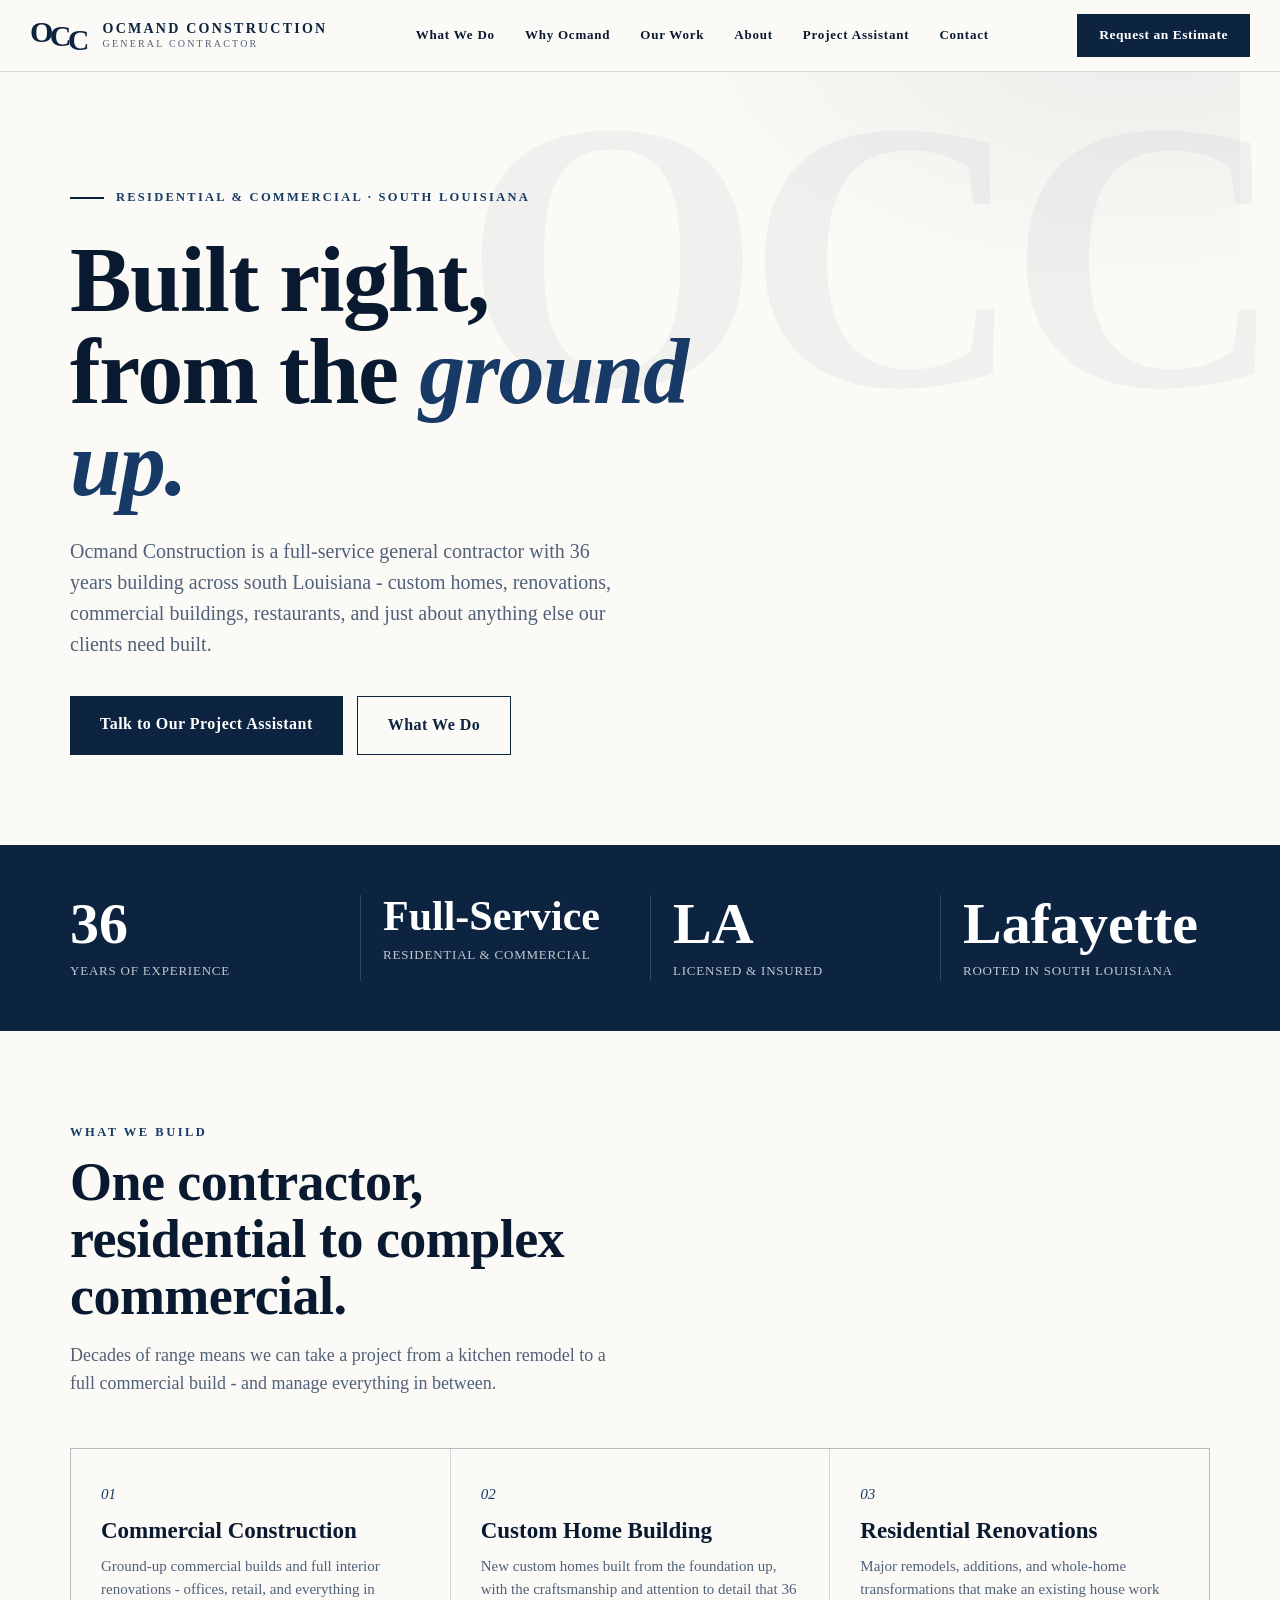
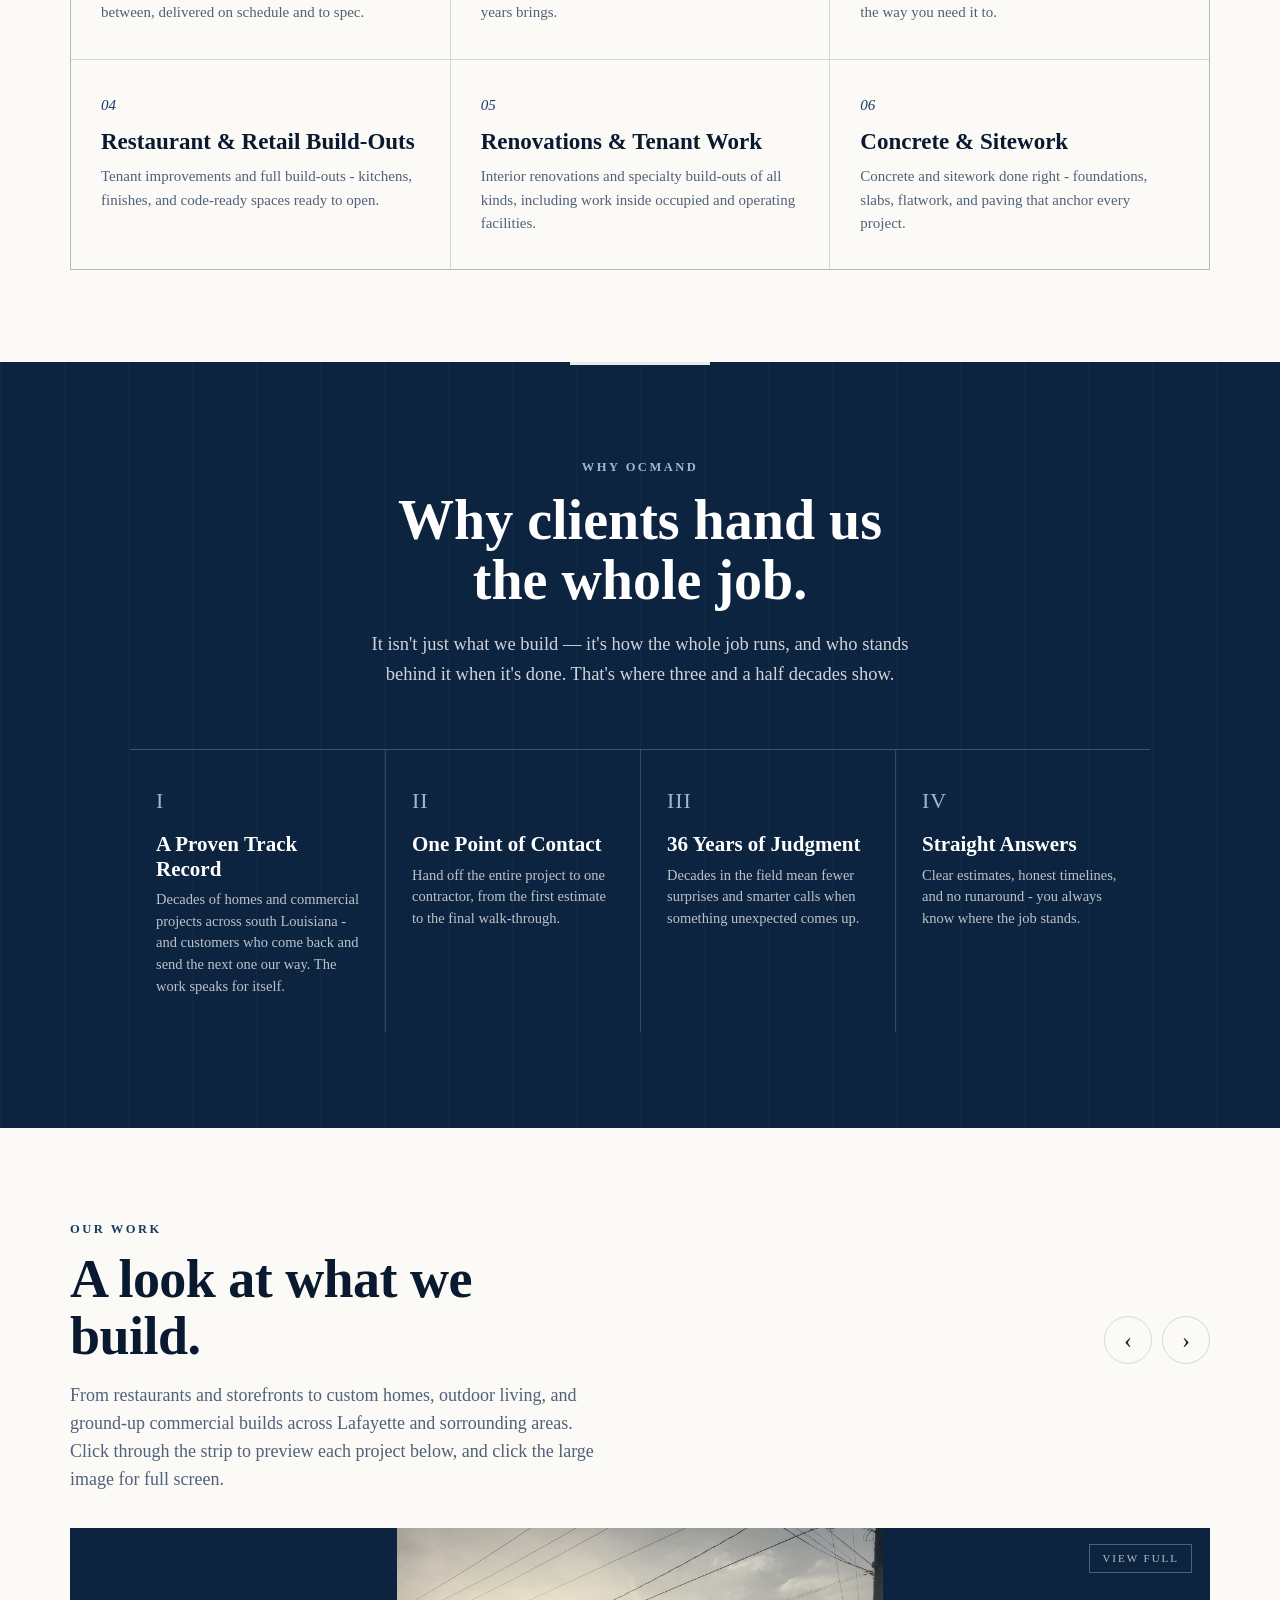
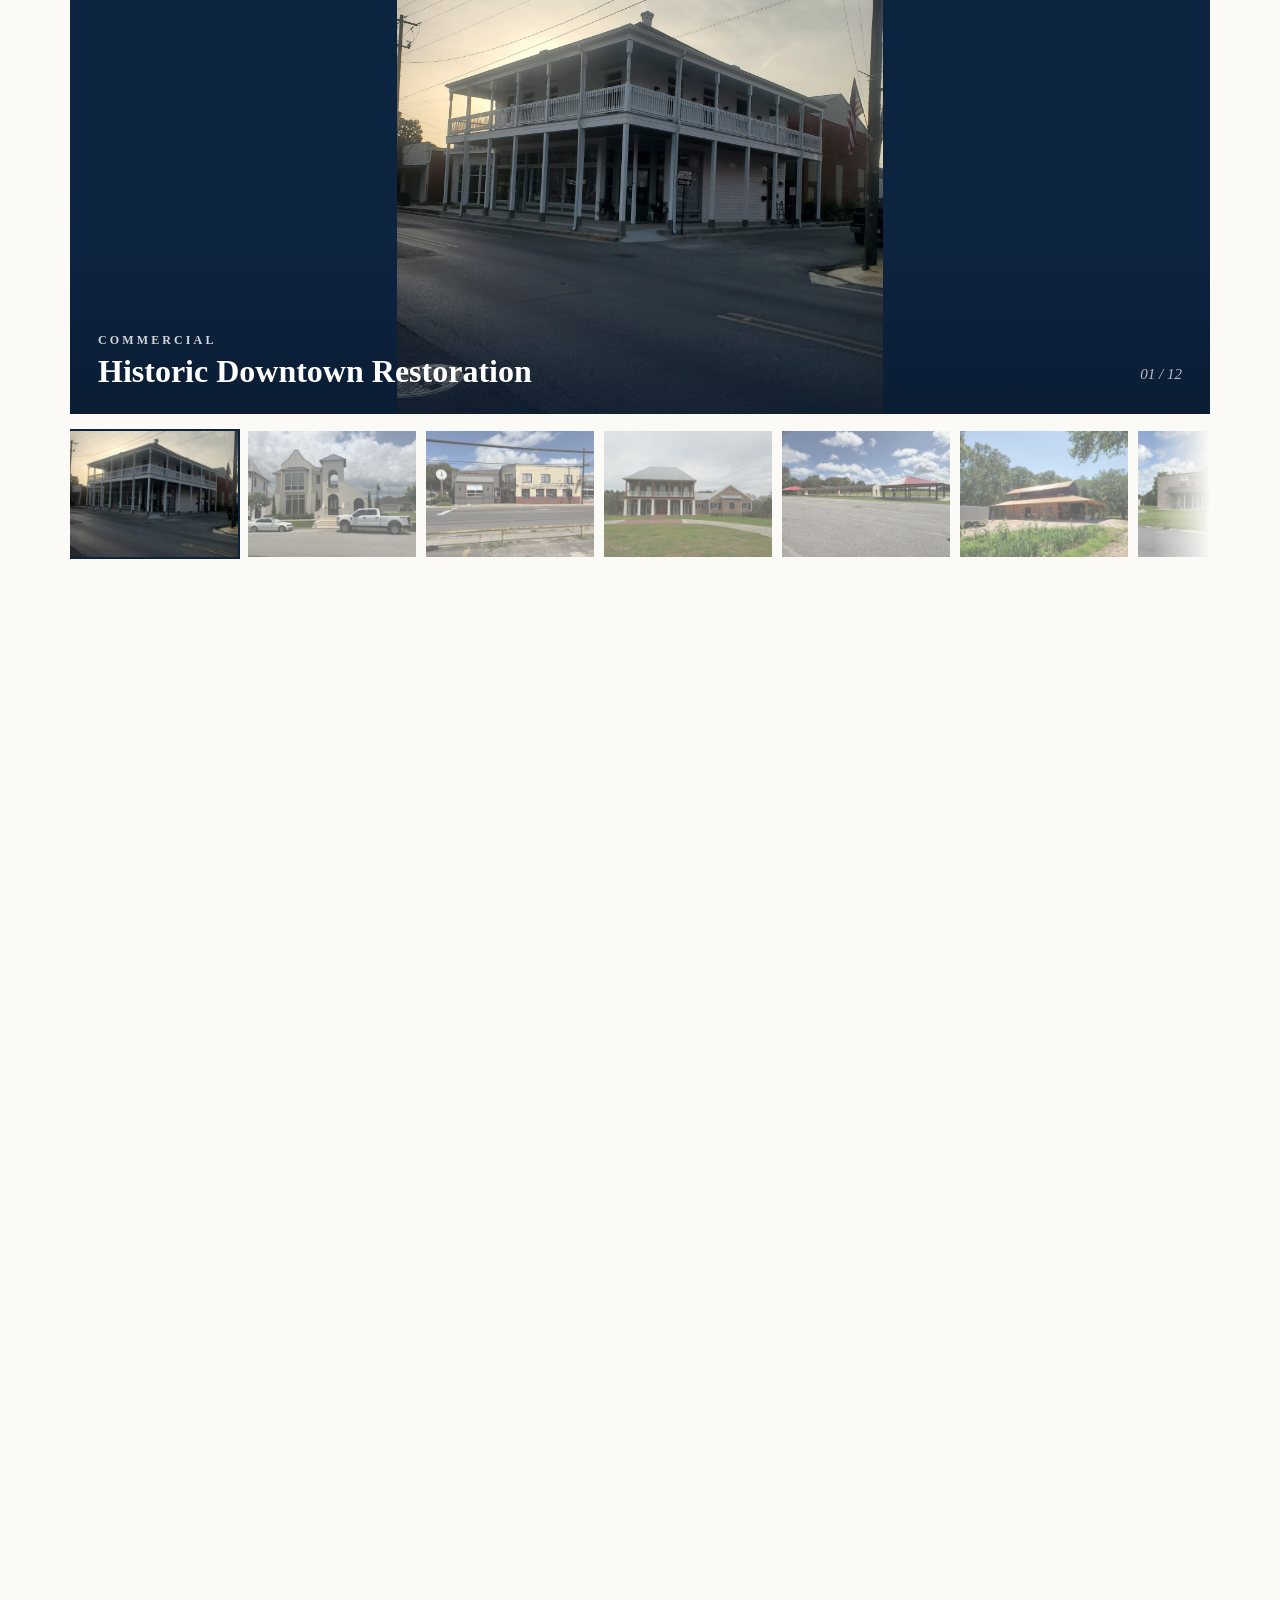
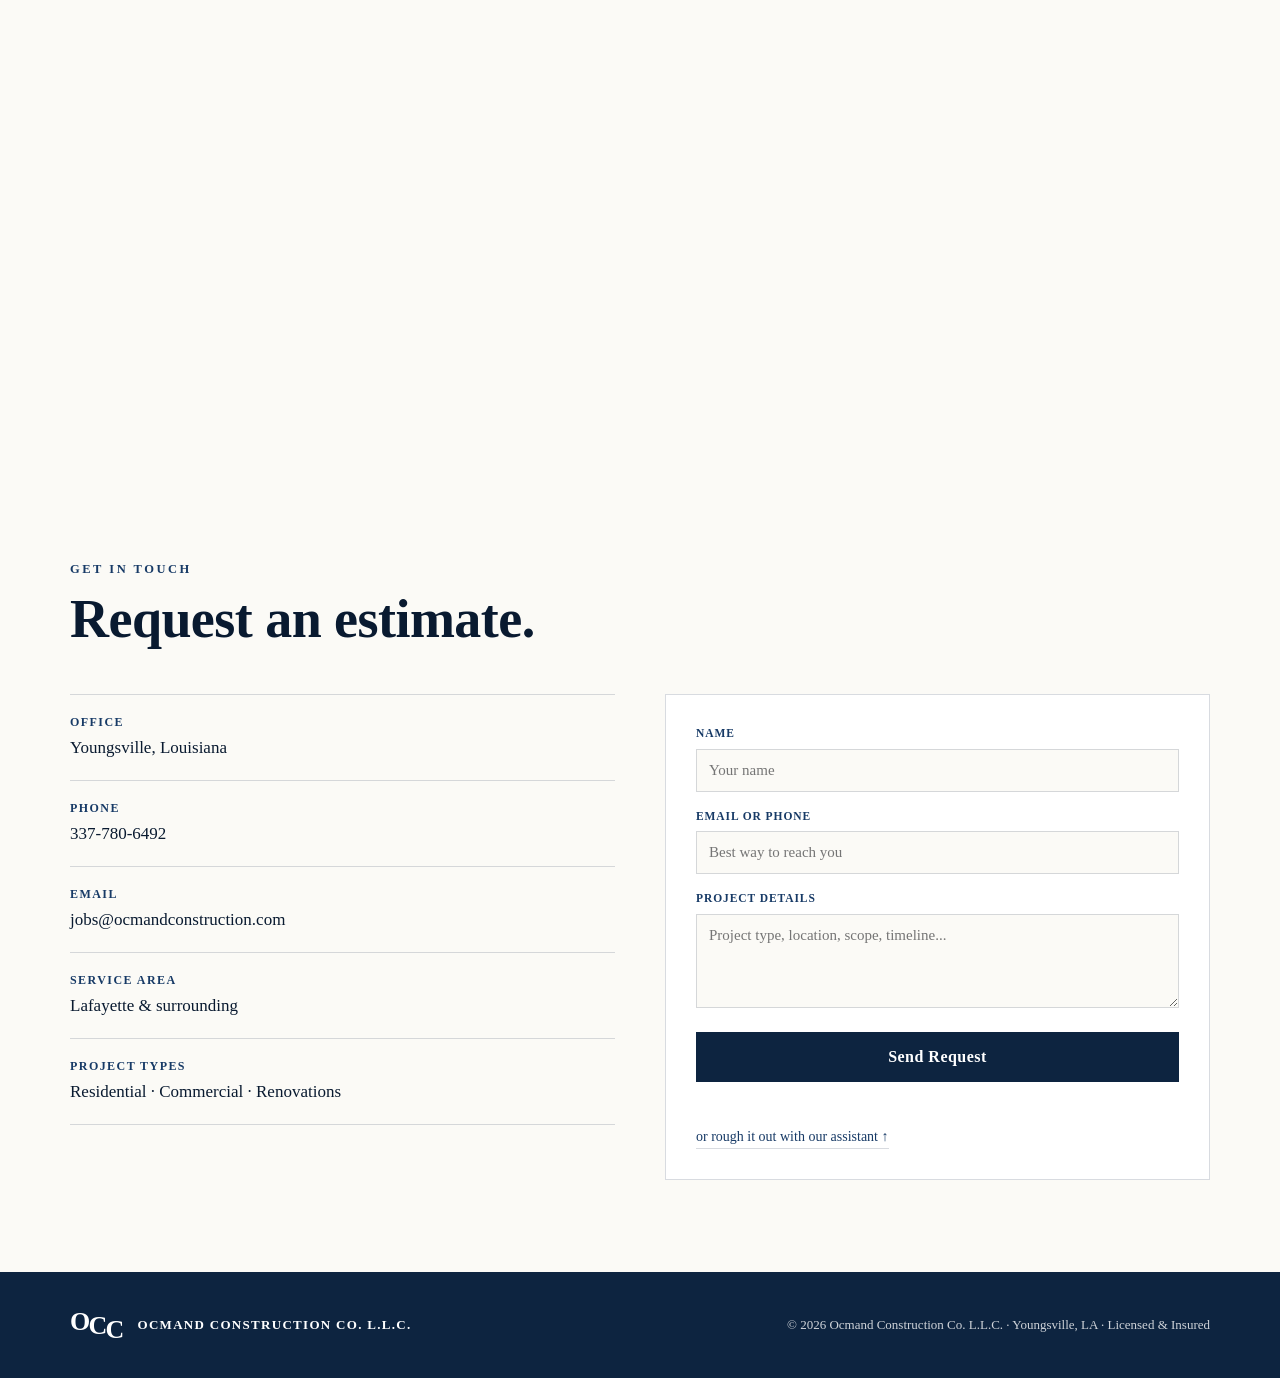
==== index.html @ 1780ab39 "Update index.html" ====
<!doctype html>
<html lang="en">
<head>
<meta charset="utf-8" />
<meta name="viewport" content="width=device-width, initial-scale=1" />
<title>Ocmand Construction Co. — General Contractor | South Louisiana</title>
<meta name="description" content="Ocmand Construction Co. is a full-service general contractor in Youngsville, Louisiana, with 36 years building residential and commercial projects across south Louisiana." />
<style>
:root{
  --navy:#0d2440; --navy-700:#173a66; --navy-ink:#091a30;
  --paper:#fbfaf6; --paper-2:#f0ece2; --paper-3:#e7e1d4;
  --line:rgba(13,36,64,.16); --muted:#516179;
}
*{box-sizing:border-box;margin:0;padding:0;}
html{scroll-behavior:smooth;}
body{
  font-family:'Times New Roman',Times,serif;color:var(--navy-ink);background:var(--paper);
  line-height:1.55;-webkit-font-smoothing:antialiased;overflow-x:hidden;
}
.serif{font-family:'Times New Roman',Times,serif;}

.occ-mono{display:inline-flex;align-items:center;font-family:'Times New Roman',Times,serif;font-weight:600;color:var(--navy);line-height:1;}
.occ-mono b{font-weight:600;display:inline-block;}
.occ-mono b:nth-child(1){transform:translateY(-3px);}
.occ-mono b:nth-child(2){margin-left:-.12em;transform:translateY(1px);}
.occ-mono b:nth-child(3){margin-left:-.12em;transform:translateY(5px);}

.oc-nav{position:sticky;top:0;z-index:40;display:flex;align-items:center;justify-content:space-between;padding:14px 30px;background:rgba(251,250,246,.86);backdrop-filter:blur(10px);border-bottom:1px solid var(--line);}
.oc-brand{display:flex;align-items:center;gap:13px;}
.oc-brand .occ-mono{font-size:30px;}
.oc-brand .wordmark{font-weight:700;font-size:14px;letter-spacing:.16em;text-transform:uppercase;color:var(--navy);line-height:1.2;}
.oc-brand .wordmark small{display:block;font-weight:500;font-size:10px;letter-spacing:.22em;color:var(--muted);}
.oc-navlinks{display:flex;gap:30px;}
.oc-navlinks a{color:var(--navy-ink);text-decoration:none;font-size:13px;font-weight:600;letter-spacing:.06em;cursor:pointer;transition:color .2s;}
.oc-navlinks a:hover{color:var(--navy-700);}
.oc-navcta{background:var(--navy);color:#fff;border:none;padding:11px 22px;font-family:'Times New Roman',Times,serif;font-weight:600;letter-spacing:.04em;font-size:13.5px;cursor:pointer;transition:background .2s,transform .15s;text-decoration:none;display:inline-block;}
.oc-navcta:hover{background:var(--navy-700);transform:translateY(-1px);}

.oc-hero{position:relative;max-width:1200px;margin:0 auto;padding:110px 30px 90px;}
.oc-hero-bg{position:absolute;inset:0;z-index:0;overflow:hidden;}
.oc-hero-bg::after{content:"";position:absolute;inset:0;background:radial-gradient(820px 480px at 92% -8%, rgba(13,36,64,.07), transparent 62%);}
.oc-hero-ghost{position:absolute;right:-30px;top:30px;font-weight:600;font-size:clamp(180px,30vw,420px);color:rgba(13,36,64,.045);line-height:.8;z-index:0;pointer-events:none;user-select:none;letter-spacing:-.04em;}
.oc-hero-inner{position:relative;z-index:1;}
.oc-eyebrow{display:inline-flex;align-items:center;gap:12px;color:var(--navy-700);font-weight:600;letter-spacing:.18em;font-size:12.5px;text-transform:uppercase;margin-bottom:26px;}
.oc-eyebrow::before{content:"";width:34px;height:2px;background:var(--navy);}
.oc-hero h1{font-weight:600;font-size:clamp(46px,7.2vw,96px);line-height:1.0;letter-spacing:-.015em;margin:0 0 26px;max-width:16ch;color:var(--navy-ink);}
.oc-hero h1 em{font-style:italic;color:var(--navy-700);}
.oc-hero p{font-size:clamp(17px,2vw,20px);color:var(--muted);max-width:56ch;margin:0 0 36px;}
.oc-hero-actions{display:flex;flex-wrap:wrap;gap:14px;}
.oc-btn-primary{background:var(--navy);color:#fff;border:none;padding:16px 30px;font-family:'Times New Roman',Times,serif;font-weight:600;letter-spacing:.03em;font-size:16px;cursor:pointer;transition:background .2s,transform .15s;text-decoration:none;display:inline-block;}
.oc-btn-primary:hover{background:var(--navy-700);transform:translateY(-2px);}
.oc-btn-ghost{background:transparent;color:var(--navy);border:1.5px solid var(--navy);padding:16px 30px;font-family:'Times New Roman',Times,serif;font-weight:600;letter-spacing:.03em;font-size:16px;cursor:pointer;transition:background .2s,color .2s;text-decoration:none;display:inline-block;}
.oc-btn-ghost:hover{background:var(--navy);color:#fff;}

.oc-stats{background:var(--navy);color:#fff;}
.oc-stats-inner{max-width:1200px;margin:0 auto;display:grid;grid-template-columns:repeat(4,1fr);padding:50px 30px;gap:20px;}
.oc-stat{border-left:1px solid rgba(255,255,255,.16);padding-left:22px;}
.oc-stat:first-child{border-left:none;padding-left:0;}
.oc-stat .num{font-weight:600;font-size:clamp(38px,5vw,58px);line-height:1;}
.oc-stat .num.fit{font-size:clamp(28px,3.3vw,42px);}
.oc-stat .lbl{font-size:13px;letter-spacing:.06em;color:rgba(255,255,255,.75);margin-top:8px;text-transform:uppercase;}

.oc-section{max-width:1200px;margin:0 auto;padding:92px 30px;}
.oc-kicker{color:var(--navy-700);font-weight:600;letter-spacing:.2em;font-size:12.5px;text-transform:uppercase;}
.oc-title{font-weight:600;font-size:clamp(32px,4.6vw,54px);line-height:1.05;letter-spacing:-.01em;margin:12px 0 0;color:var(--navy-ink);max-width:20ch;}
.oc-lead{color:var(--muted);font-size:18px;max-width:60ch;margin:18px 0 0;}

.oc-grid{display:grid;grid-template-columns:repeat(3,1fr);gap:1px;background:var(--line);border:1px solid var(--line);margin-top:50px;}
.oc-card{background:var(--paper);padding:34px 30px;transition:background .25s;}
.oc-card:hover{background:var(--paper-2);}
.oc-card .idx{font-style:italic;font-size:15px;color:var(--navy-700);}
.oc-card h3{font-weight:600;font-size:23px;margin:12px 0 10px;color:var(--navy-ink);line-height:1.15;}
.oc-card p{color:var(--muted);font-size:15px;margin:0;}

.oc-band{background:var(--navy);color:#fff;position:relative;overflow:hidden;}
.oc-band::before{content:"";position:absolute;inset:0;background:repeating-linear-gradient(90deg, rgba(255,255,255,.025) 0 1px, transparent 1px 64px);pointer-events:none;}
.oc-band::after{content:"";position:absolute;left:50%;top:0;width:140px;height:3px;background:#fff;transform:translateX(-50%);opacity:.9;}
.oc-band-inner{position:relative;max-width:1080px;margin:0 auto;padding:96px 30px;text-align:center;}
.oc-band .oc-kicker{color:#9fb6d6;}
.oc-band h2{font-weight:700;font-size:clamp(32px,4.8vw,56px);line-height:1.06;margin:14px auto 20px;max-width:18ch;}
.oc-band .band-lead{color:rgba(255,255,255,.8);font-size:18.5px;line-height:1.6;max-width:62ch;margin:0 auto;}
.oc-range-row{display:grid;grid-template-columns:repeat(4,1fr);margin-top:60px;border-top:1px solid rgba(255,255,255,.22);}
.oc-range-item{padding:34px 26px;border-left:1px solid rgba(255,255,255,.16);text-align:left;transition:background .25s;}
.oc-range-item:first-child{border-left:none;}
.oc-range-item:hover{background:rgba(255,255,255,.04);}
.oc-range-item .rn{font-size:22px;color:#9fb6d6;letter-spacing:.04em;}
.oc-range-item .h{font-weight:700;font-size:21px;margin:14px 0 8px;line-height:1.15;}
.oc-range-item .s{color:rgba(255,255,255,.72);font-size:14.5px;line-height:1.5;}

.oc-about{display:grid;grid-template-columns:1fr 1fr;gap:56px;align-items:start;}
.oc-about .body p{color:var(--muted);font-size:17px;margin:0 0 18px;}
.oc-about .body p strong{color:var(--navy-ink);}
.oc-steps{display:grid;gap:0;}
.oc-step{display:flex;gap:20px;padding:22px 0;border-top:1px solid var(--line);}
.oc-step:last-child{border-bottom:1px solid var(--line);}
.oc-step .n{font-weight:600;font-size:30px;color:var(--navy-700);line-height:1;min-width:46px;}
.oc-step h4{font-weight:600;font-size:19px;margin:0 0 5px;color:var(--navy-ink);}
.oc-step p{color:var(--muted);font-size:14.5px;margin:0;}

.oc-assistant{background:var(--paper-2);border-top:1px solid var(--line);border-bottom:1px solid var(--line);}
.oc-ai-wrap{max-width:1200px;margin:0 auto;padding:88px 30px;display:grid;grid-template-columns:.82fr 1.18fr;gap:50px;align-items:start;}
.oc-ai-copy h2{font-weight:600;font-size:clamp(30px,4.4vw,48px);line-height:1.06;margin:12px 0 16px;color:var(--navy-ink);}
.oc-ai-copy p{color:var(--muted);font-size:17px;max-width:44ch;}
.oc-ai-bullets{list-style:none;padding:0;margin:24px 0 0;}
.oc-ai-bullets li{display:flex;gap:12px;align-items:flex-start;margin-bottom:13px;color:var(--navy-ink);font-size:15.5px;}
.oc-ai-bullets li::before{content:"";flex:0 0 auto;margin-top:8px;width:8px;height:8px;background:var(--navy);border-radius:50%;}

.oc-chat{background:var(--paper);border:1px solid var(--line);display:flex;flex-direction:column;height:560px;box-shadow:0 28px 56px -34px rgba(13,36,64,.45);}
.oc-chat-head{display:flex;align-items:center;gap:11px;padding:15px 20px;background:var(--navy);color:#fff;}
.oc-chat-head .occ-mono{font-size:22px;}
.oc-chat-head .occ-mono b{color:#fff;}
.oc-chat-title{font-weight:700;letter-spacing:.05em;font-size:14px;}
.oc-chat-sub{margin-left:auto;display:flex;align-items:center;gap:7px;font-size:11px;color:rgba(255,255,255,.75);letter-spacing:.08em;text-transform:uppercase;}
.oc-dot{width:8px;height:8px;border-radius:50%;background:#5fd08a;box-shadow:0 0 9px #5fd08a;}
.oc-chat-log{flex:1;overflow-y:auto;padding:22px 20px;display:flex;flex-direction:column;gap:14px;}
.oc-msg{max-width:84%;padding:13px 16px;font-size:14.5px;line-height:1.55;white-space:pre-wrap;}
.oc-msg.user{align-self:flex-end;background:var(--navy);color:#fff;}
.oc-msg.bot{align-self:flex-start;background:#fff;border:1px solid var(--line);color:var(--navy-ink);}
.oc-suggest{display:flex;flex-wrap:wrap;gap:8px;padding:0 20px 14px;}
.oc-chip{background:#fff;border:1px solid var(--line);color:var(--navy-700);font-size:12.5px;padding:8px 13px;cursor:pointer;font-family:'Times New Roman',Times,serif;transition:all .2s;}
.oc-chip:hover{border-color:var(--navy);background:var(--navy);color:#fff;}
.oc-chat-input{display:flex;gap:10px;padding:14px;border-top:1px solid var(--line);background:#fff;}
.oc-chat-input input{flex:1;background:var(--paper);border:1px solid var(--line);color:var(--navy-ink);padding:12px 14px;font-family:'Times New Roman',Times,serif;font-size:15px;outline:none;}
.oc-chat-input input:focus{border-color:var(--navy);}
.oc-send{background:var(--navy);color:#fff;border:none;padding:0 22px;cursor:pointer;font-family:'Times New Roman',Times,serif;font-weight:600;font-size:14px;transition:background .2s;}
.oc-send:hover{background:var(--navy-700);}
.oc-send:disabled{opacity:.5;cursor:not-allowed;}
.oc-typing span{display:inline-block;width:7px;height:7px;border-radius:50%;background:var(--muted);margin-right:4px;animation:ocb 1s infinite;}
.oc-typing span:nth-child(2){animation-delay:.15s;}
.oc-typing span:nth-child(3){animation-delay:.3s;}
@keyframes ocb{0%,60%,100%{opacity:.25;transform:translateY(0);}30%{opacity:1;transform:translateY(-4px);}}

.oc-contact-grid{display:grid;grid-template-columns:1fr 1fr;gap:50px;align-items:start;margin-top:46px;}
.oc-info-row{padding:18px 0;border-top:1px solid var(--line);}
.oc-info-row:last-child{border-bottom:1px solid var(--line);}
.oc-info-row .k{font-weight:600;letter-spacing:.12em;text-transform:uppercase;color:var(--navy-700);font-size:12px;}
.oc-info-row .v{font-size:17px;color:var(--navy-ink);margin-top:4px;}
.oc-form{background:#fff;border:1px solid var(--line);padding:30px;}
.oc-field{display:block;margin-bottom:16px;}
.oc-field label{display:block;font-weight:600;letter-spacing:.08em;text-transform:uppercase;font-size:11.5px;color:var(--navy-700);margin-bottom:6px;}
.oc-field input,.oc-field textarea{width:100%;background:var(--paper);border:1px solid var(--line);color:var(--navy-ink);padding:12px;font-family:'Times New Roman',Times,serif;font-size:15px;outline:none;}
.oc-field input:focus,.oc-field textarea:focus{border-color:var(--navy);}

.oc-footer{background:var(--navy);color:rgba(255,255,255,.8);}
.oc-footer-inner{max-width:1200px;margin:0 auto;padding:40px 30px;display:flex;justify-content:space-between;align-items:center;flex-wrap:wrap;gap:18px;font-size:13px;}
.oc-footer .occ-mono{font-size:26px;}
.oc-footer .occ-mono b{color:#fff;}
.oc-footer .fbrand{display:flex;align-items:center;gap:12px;font-weight:700;letter-spacing:.1em;text-transform:uppercase;color:#fff;font-size:13px;}

.oc-form-status{font-size:13.5px;margin-top:12px;min-height:18px;}
.oc-form-status.ok{color:#1f7a44;}
.oc-form-status.err{color:#b3261e;}
.oc-form-alt{display:inline-block;margin-top:14px;color:var(--navy-700);font-size:14px;text-decoration:none;border-bottom:1px solid var(--line);}
.oc-form-alt:hover{color:var(--navy);}
.oc-hp{position:absolute;left:-9999px;width:1px;height:1px;opacity:0;}
.oc-leadbar{padding:0 14px 12px;}
.oc-leadbtn{width:100%;background:#fff;border:1px solid var(--navy);color:var(--navy);padding:11px;font-family:'Times New Roman',Times,serif;font-weight:700;font-size:14px;cursor:pointer;transition:background .2s,color .2s;}
.oc-leadbtn:hover{background:var(--navy);color:#fff;}

@media(max-width:900px){
  .oc-navlinks{display:none;}
  .oc-grid{grid-template-columns:1fr 1fr;}
  .oc-stats-inner{grid-template-columns:1fr 1fr;gap:30px 20px;}
  .oc-stat:nth-child(3){border-left:none;padding-left:0;}
  .oc-range-row{grid-template-columns:1fr 1fr;}
  .oc-range-item:nth-child(3){border-left:none;}
  .oc-range-item:nth-child(3),.oc-range-item:nth-child(4){border-top:1px solid rgba(255,255,255,.16);}
  .oc-about{grid-template-columns:1fr;}
  .oc-ai-wrap{grid-template-columns:1fr;}
  .oc-contact-grid{grid-template-columns:1fr;}
}
@media(max-width:560px){
  .oc-grid{grid-template-columns:1fr;}
  .oc-range-row{grid-template-columns:1fr;}
  .oc-range-item{border-left:none;border-top:1px solid rgba(255,255,255,.16);}
}

/* --- WORK GALLERY (main viewer + filmstrip) --- */
.oc-work-head{display:flex;justify-content:space-between;align-items:flex-end;gap:24px;}
.oc-arrows{display:flex;gap:10px;flex:0 0 auto;}
.oc-arrow{width:48px;height:48px;border-radius:50%;border:1px solid var(--line);background:transparent;
  color:var(--navy);font-family:'Times New Roman',Times,serif;font-size:24px;line-height:1;cursor:pointer;
  display:flex;align-items:center;justify-content:center;
  transition:background .2s,color .2s,border-color .2s;}
.oc-arrow:hover{background:var(--navy);color:#fff;border-color:var(--navy);}

/* main viewer (the large window on top) */
.oc-stage{position:relative;margin-top:34px;background:var(--navy);overflow:hidden;cursor:zoom-in;
  height:clamp(280px,54vh,560px);}
.oc-stage img{width:100%;height:100%;object-fit:contain;display:block;
  opacity:0;transition:opacity .4s ease;}
.oc-stage img.ready{opacity:1;}
.oc-stage::after{content:"";position:absolute;inset:0;pointer-events:none;
  background:linear-gradient(to top, rgba(9,26,48,.72) 0%, rgba(9,26,48,.06) 34%, transparent 55%);}
.oc-stage-cap{position:absolute;left:0;right:0;bottom:0;z-index:2;padding:0 28px 24px;
  display:flex;align-items:flex-end;justify-content:space-between;gap:16px;}
.oc-stage-cap .rule{width:40px;height:2px;background:#fff;opacity:.85;margin-bottom:12px;}
.oc-stage-cap .cat{font-family:'Times New Roman',Times,serif;font-size:12px;font-weight:600;
  letter-spacing:.26em;text-transform:uppercase;color:rgba(255,255,255,.82);display:block;margin-bottom:4px;}
.oc-stage-cap .ttl{font-family:'Times New Roman',Times,serif;font-weight:600;color:#fff;
  line-height:1.12;font-size:clamp(22px,3vw,32px);}
.oc-stage-count{font-family:'Times New Roman',Times,serif;font-style:italic;font-size:15px;
  color:rgba(255,255,255,.72);white-space:nowrap;padding-bottom:4px;}
.oc-stage-zoom{position:absolute;top:16px;right:18px;z-index:2;font-family:'Times New Roman',Times,serif;
  font-size:11px;letter-spacing:.18em;text-transform:uppercase;color:#fff;opacity:.7;
  border:1px solid rgba(255,255,255,.4);padding:5px 12px;transition:opacity .2s,background .2s;}
.oc-stage:hover .oc-stage-zoom{opacity:1;background:rgba(255,255,255,.12);}

/* filmstrip of thumbnails */
.oc-carousel{position:relative;margin-top:14px;}
.oc-track{display:flex;gap:10px;overflow-x:auto;scroll-behavior:smooth;
  padding:3px 0 6px;-ms-overflow-style:none;scrollbar-width:none;}
.oc-track::-webkit-scrollbar{display:none;}
.oc-shot{flex:0 0 auto;width:clamp(116px,20vw,168px);aspect-ratio:4/3;
  position:relative;overflow:hidden;cursor:pointer;background:var(--navy);border:none;padding:0;
  opacity:.62;transition:opacity .3s ease;}
.oc-shot:hover{opacity:.85;}
.oc-shot.active{opacity:1;outline:2px solid var(--navy);outline-offset:0;}
.oc-shot img{width:100%;height:100%;object-fit:cover;display:block;
  transition:transform .6s cubic-bezier(.2,.7,.2,1);}
.oc-shot:hover img{transform:scale(1.05);}
.oc-shot .oc-cap,.oc-shot .oc-num,.oc-shot .oc-view{display:none;}
.oc-carousel::after{content:"";position:absolute;top:0;bottom:6px;right:0;width:56px;pointer-events:none;
  background:linear-gradient(to right, transparent, var(--paper));}

/* lightbox */
.oc-lb{position:fixed;inset:0;z-index:80;display:none;align-items:center;justify-content:center;
  background:rgba(6,18,34,.95);padding:40px 30px 64px;}
.oc-lb.open{display:flex;}
.oc-lb-stage{position:relative;max-width:1100px;width:100%;display:flex;flex-direction:column;align-items:center;}
.oc-lb img{max-width:90vw;max-height:74vh;object-fit:contain;box-shadow:0 40px 90px -25px rgba(0,0,0,.7);}
.oc-lb-meta{margin-top:20px;text-align:center;color:#fff;}
.oc-lb-meta .cat{font-family:'Times New Roman',Times,serif;font-size:12px;font-weight:600;
  letter-spacing:.26em;text-transform:uppercase;color:rgba(255,255,255,.7);display:block;margin-bottom:6px;}
.oc-lb-meta .ttl{font-family:'Times New Roman',Times,serif;font-size:22px;color:#fff;}
.oc-lb-count{position:absolute;top:-30px;left:50%;transform:translateX(-50%);color:rgba(255,255,255,.6);
  font-family:'Times New Roman',Times,serif;font-style:italic;font-size:14px;letter-spacing:.1em;}
.oc-lb-x{position:fixed;top:22px;right:30px;color:#fff;font-size:34px;line-height:1;cursor:pointer;
  background:none;border:none;font-family:'Times New Roman',Times,serif;opacity:.8;transition:opacity .2s;}
.oc-lb-x:hover{opacity:1;}
.oc-lb-nav{position:fixed;top:50%;transform:translateY(-50%);color:#fff;font-size:52px;line-height:1;
  cursor:pointer;background:none;border:none;padding:0 26px;font-family:'Times New Roman',Times,serif;
  opacity:.65;transition:opacity .2s;user-select:none;}
.oc-lb-nav:hover{opacity:1;}
.oc-lb-prev{left:4px;} .oc-lb-next{right:4px;}

@media(max-width:900px){
  .oc-lb-nav{font-size:38px;padding:0 12px;}
}
@media(max-width:560px){
  .oc-work-head{flex-direction:column;align-items:flex-start;gap:18px;}
  .oc-carousel::after{display:none;}
  .oc-shot{width:84vw;}
}
/* --- SCROLL REVEAL --- */
.reveal{opacity:0;transform:translateY(30px);
  transition:opacity .7s ease, transform .8s cubic-bezier(.2,.7,.2,1);}
.reveal.in{opacity:1;transform:none;}
@media (prefers-reduced-motion: reduce){
  .reveal,.reveal.in{opacity:1 !important;transform:none !important;transition:none !important;}
}
</style>
</head>
<body>

<!-- NAV -->
<nav class="oc-nav">
  <div class="oc-brand">
    <span class="occ-mono"><b>O</b><b>C</b><b>C</b></span>
    <div class="wordmark">Ocmand Construction<small>General Contractor</small></div>
  </div>
  <div class="oc-navlinks">
    <a href="#services">What We Do</a>
    <a href="#range">Why Ocmand</a>
    <a href="#work">Our Work</a>
    <a href="#about">About</a>
    <a href="#assistant">Project Assistant</a>
    <a href="#contact">Contact</a>
  </div>
  <a class="oc-navcta" href="#contact">Request an Estimate</a>
</nav>

<!-- HERO -->
<header class="oc-hero">
  <div class="oc-hero-bg"></div>
  <div class="oc-hero-ghost serif">OCC</div>
  <div class="oc-hero-inner">
    <div class="oc-eyebrow">Residential &amp; Commercial · South Louisiana</div>
    <h1 class="serif">Built right,<br />from the <em>ground up.</em></h1>
    <p>Ocmand Construction is a full-service general contractor with 36 years building across south Louisiana - custom homes, renovations, commercial buildings, restaurants, and just about anything else our clients need built.</p>
    <div class="oc-hero-actions">
      <a class="oc-btn-primary" href="#assistant">Talk to Our Project Assistant</a>
      <a class="oc-btn-ghost" href="#services">What We Do</a>
    </div>
  </div>
</header>

<!-- STATS -->
<div class="oc-stats">
  <div class="oc-stats-inner">
    <div class="oc-stat"><div class="num">36</div><div class="lbl">Years of Experience</div></div>
    <div class="oc-stat"><div class="num fit">Full-Service</div><div class="lbl">Residential &amp; Commercial</div></div>
    <div class="oc-stat"><div class="num">LA</div><div class="lbl">Licensed &amp; Insured</div></div>
    <div class="oc-stat"><div class="num">Lafayette</div><div class="lbl">Rooted in South Louisiana</div></div>
  </div>
</div>

<!-- SERVICES -->
<section class="oc-section" id="services">
  <div class="oc-kicker">What We Build</div>
  <h2 class="oc-title">One contractor, residential to complex commercial.</h2>
  <p class="oc-lead">Decades of range means we can take a project from a kitchen remodel to a full commercial build - and manage everything in between.</p>
  <div class="oc-grid">
    <div class="oc-card"><div class="idx">01</div><h3>Commercial Construction</h3><p>Ground-up commercial builds and full interior renovations - offices, retail, and everything in between, delivered on schedule and to spec.</p></div>
    <div class="oc-card"><div class="idx">02</div><h3>Custom Home Building</h3><p>New custom homes built from the foundation up, with the craftsmanship and attention to detail that 36 years brings.</p></div>
    <div class="oc-card"><div class="idx">03</div><h3>Residential Renovations</h3><p>Major remodels, additions, and whole-home transformations that make an existing house work the way you need it to.</p></div>
    <div class="oc-card"><div class="idx">04</div><h3>Restaurant &amp; Retail Build-Outs</h3><p>Tenant improvements and full build-outs - kitchens, finishes, and code-ready spaces ready to open.</p></div>
    <div class="oc-card"><div class="idx">05</div><h3>Renovations &amp; Tenant Work</h3><p>Interior renovations and specialty build-outs of all kinds, including work inside occupied and operating facilities.</p></div>
    <div class="oc-card"><div class="idx">06</div><h3>Concrete &amp; Sitework</h3><p>Concrete and sitework done right - foundations, slabs, flatwork, and paving that anchor every project.</p></div>
  </div>
</section>

<!-- WHY OCMAND BAND -->
<section class="oc-band" id="range">
  <div class="oc-band-inner">
    <div class="oc-kicker">Why Ocmand</div>
    <h2 class="serif">Why clients hand us the whole job.</h2>
    <p class="band-lead">It isn't just what we build — it's how the whole job runs, and who stands behind it when it's done. That's where three and a half decades show.</p>
    <div class="oc-range-row">
      <div class="oc-range-item"><div class="rn serif">I</div><div class="h serif">A Proven Track Record</div><div class="s">Decades of homes and commercial projects across south Louisiana - and customers who come back and send the next one our way. The work speaks for itself.</div></div>
      <div class="oc-range-item"><div class="rn serif">II</div><div class="h serif">One Point of Contact</div><div class="s">Hand off the entire project to one contractor, from the first estimate to the final walk-through.</div></div>
      <div class="oc-range-item"><div class="rn serif">III</div><div class="h serif">36 Years of Judgment</div><div class="s">Decades in the field mean fewer surprises and smarter calls when something unexpected comes up.</div></div>
      <div class="oc-range-item"><div class="rn serif">IV</div><div class="h serif">Straight Answers</div><div class="s">Clear estimates, honest timelines, and no runaround - you always know where the job stands.</div></div>
    </div>
  </div>
</section>

<!-- OUR WORK -->
<section class="oc-section" id="work">
  <div class="oc-work-head">
    <div>
      <div class="oc-kicker">Our Work</div>
      <h2 class="oc-title">A look at what we build.</h2>
    </div>
    <div class="oc-arrows">
      <button class="oc-arrow" id="galPrev" aria-label="Previous projects">&#8249;</button>
      <button class="oc-arrow" id="galNext" aria-label="More projects">&#8250;</button>
    </div>
  </div>
  <p class="oc-lead">From restaurants and storefronts to custom homes, outdoor living, and ground-up commercial builds across Lafayette and sorrounding areas. Click through the strip to preview each project below, and click the large image for full screen.</p>
  <div class="oc-stage" id="stage">
    <img id="stageImg" src="" alt="" />
    <span class="oc-stage-zoom">View full</span>
    <div class="oc-stage-cap">
      <div>
        <span class="rule"></span>
        <span class="cat" id="stageCat"></span>
        <span class="ttl" id="stageTtl"></span>
      </div>
      <span class="oc-stage-count" id="stageCount"></span>
    </div>
  </div>
  <div class="oc-carousel">
    <div class="oc-track" id="gallery"></div>
  </div>
</section>

<!-- LIGHTBOX (image popup) -->
<div class="oc-lb" id="lightbox">
  <button class="oc-lb-x" id="lbClose" aria-label="Close">&times;</button>
  <button class="oc-lb-nav oc-lb-prev" id="lbPrev" aria-label="Previous">&#8249;</button>
  <button class="oc-lb-nav oc-lb-next" id="lbNext" aria-label="Next">&#8250;</button>
  <div class="oc-lb-stage">
    <div class="oc-lb-count" id="lbCount"></div>
    <img id="lbImg" src="" alt="" />
    <div class="oc-lb-meta">
      <span class="cat" id="lbCat"></span>
      <span class="ttl" id="lbTtl"></span>
    </div>
  </div>
</div>

<!-- ABOUT + PROCESS -->
<section class="oc-section" id="about">
  <div class="oc-about">
    <div>
      <div class="oc-kicker">About Ocmand Construction</div>
      <h2 class="oc-title" style="margin-bottom:22px;">Experience you can build on.</h2>
      <div class="body">
        <p><strong>Led by Shawn Ocmand, with 36 years in the trade,</strong> Ocmand Construction is a family-run business that has spent decades doing a little of everything.</p>
        <p>From custom home building and major residential renovations to restaurants, retail build-outs, and commercial projects of all kinds, we bring the same hands-on standard to every job. As a family-run business, we manage every trade and every detail that turns a plan into a finished space.</p>
        <p>The result is a single contractor you can hand the whole project to — residential or commercial — and trust to get it done right.</p>
      </div>
    </div>
    <div>
      <div class="oc-kicker" style="margin-bottom:18px;">How We Work</div>
      <div class="oc-steps">
        <div class="oc-step"><div class="n serif">01</div><div><h4>Estimate &amp; Plan</h4><p>We review the scope, price it clearly, and map a realistic schedule before a hammer swings.</p></div></div>
        <div class="oc-step"><div class="n serif">02</div><div><h4>Coordinate</h4><p>Permits, trades, and equipment vendors lined up so nothing stalls the job.</p></div></div>
        <div class="oc-step"><div class="n serif">03</div><div><h4>Build</h4><p>Managed hands-on in the field, with the quality control that 36 years brings to every detail.</p></div></div>
        <div class="oc-step"><div class="n serif">04</div><div><h4>Deliver &amp; Close Out</h4><p>Inspections passed, punch list cleared, and a finished space handed over clean.</p></div></div>
      </div>
    </div>
  </div>
</section>

<!-- ASSISTANT -->
<section class="oc-assistant" id="assistant">
  <div class="oc-ai-wrap">
    <div class="oc-ai-copy">
      <div class="oc-kicker">Powered by Claude</div>
      <h2 class="serif">Tell us about your project.</h2>
      <p>Ask what we do or describe what you're planning, and our assistant will help you put together a clear estimate request - no phone tag.</p>
      <ul class="oc-ai-bullets">
        <li>Find out if your project is in our wheelhouse</li>
        <li>Get help framing a clear scope of work</li>
        <li>Hand us a complete request, ready to price</li>
      </ul>
    </div>

    <div class="oc-chat">
      <div class="oc-chat-head">
        <span class="occ-mono"><b>O</b><b>C</b><b>C</b></span>
        <span class="oc-chat-title">Project Assistant</span>
        <span class="oc-chat-sub"><span class="oc-dot"></span>Online</span>
      </div>
      <div class="oc-chat-log" id="chatLog"></div>
      <div class="oc-suggest" id="suggest"></div>
      <div class="oc-leadbar" id="leadBar"></div>
      <div class="oc-chat-input">
        <input id="chatInput" placeholder="Describe your project..." autocomplete="off" />
        <button class="oc-send" id="chatSend">Send</button>
      </div>
    </div>
  </div>
</section>

<!-- CONTACT -->
<section class="oc-section" id="contact">
  <div class="oc-kicker">Get in Touch</div>
  <h2 class="oc-title">Request an estimate.</h2>
  <div class="oc-contact-grid">
    <div>
      <div class="oc-info-row"><div class="k">Office</div><div class="v">Youngsville, Louisiana</div></div>
      <div class="oc-info-row"><div class="k">Phone</div><div class="v">337-780-6492</div></div>
      <div class="oc-info-row"><div class="k">Email</div><div class="v">jobs@ocmandconstruction.com</div></div>
      <div class="oc-info-row"><div class="k">Service Area</div><div class="v">Lafayette &amp; surrounding</div></div>
      <div class="oc-info-row"><div class="k">Project Types</div><div class="v">Residential · Commercial · Renovations</div></div>
    </div>
    <div class="oc-form">
      <div class="oc-field"><label>Name</label><input id="cfName" placeholder="Your name" /></div>
      <div class="oc-field"><label>Email or Phone</label><input id="cfReach" placeholder="Best way to reach you" /></div>
      <div class="oc-field"><label>Project Details</label><textarea id="cfDetails" rows="4" placeholder="Project type, location, scope, timeline..."></textarea></div>
      <input type="text" id="cfHp" class="oc-hp" tabindex="-1" autocomplete="off" aria-hidden="true" />
      <button class="oc-btn-primary" id="cfSend" style="width:100%;">Send Request</button>
      <div id="cfStatus" class="oc-form-status"></div>
      <a href="#assistant" class="oc-form-alt">or rough it out with our assistant ↑</a>
    </div>
  </div>
</section>

<!-- FOOTER -->
<footer class="oc-footer">
  <div class="oc-footer-inner">
    <div class="fbrand"><span class="occ-mono"><b>O</b><b>C</b><b>C</b></span> Ocmand Construction Co. L.L.C.</div>
    <div id="footerLine">© Ocmand Construction Co. L.L.C. · Youngsville, LA · Licensed &amp; Insured</div>
  </div>
</footer>

<script>
(function(){
  var GREETING = "Hi — I'm Ocmand Construction's project assistant. Tell me about your project, whether it's a commercial build, a renovation, or a new home. Or ask what we do, and I can help you rough out an estimate request right here.";
  var SUGGESTIONS = [
    "What kinds of projects do you take on?",
    "Can you handle a commercial renovation?",
    "Do you build custom homes?",
    "Help me put together an estimate request"
  ];

  var log = document.getElementById('chatLog');
  var suggest = document.getElementById('suggest');
  var input = document.getElementById('chatInput');
  var sendBtn = document.getElementById('chatSend');
  var leadBar = document.getElementById('leadBar');

  // ====== LEAD NOTIFICATIONS ======
  // Get a FREE access key at https://web3forms.com (enter jobs@ocmandconstruction.com),
  // they email you a key, paste it below. One key powers BOTH the contact form and the chat.
  var WEB3FORMS_KEY = "7ebf5b2b-bfba-48a3-a382-c277ca3a5970";
  var leadSent = false;
  function emailConfigured(){ return WEB3FORMS_KEY && WEB3FORMS_KEY.indexOf("PASTE_") !== 0; }

  // messages we keep for display + sending (the greeting is display-only on the server side)
  var messages = [{ role: 'assistant', content: GREETING }];
  var loading = false;

  document.getElementById('footerLine').textContent =
    "© " + new Date().getFullYear() + " Ocmand Construction Co. L.L.C. · Youngsville, LA · Licensed & Insured";

  function render(){
    log.innerHTML = '';
    messages.forEach(function(m){
      var d = document.createElement('div');
      d.className = 'oc-msg ' + (m.role === 'user' ? 'user' : 'bot');
      d.textContent = m.content;
      log.appendChild(d);
    });
    if (loading){
      var t = document.createElement('div');
      t.className = 'oc-msg bot oc-typing';
      t.innerHTML = '<span></span><span></span><span></span>';
      log.appendChild(t);
    }
    log.scrollTop = log.scrollHeight;
    renderLeadBar();
  }

  function renderSuggest(){
    suggest.innerHTML = '';
    if (messages.length > 1) return;
    SUGGESTIONS.forEach(function(s){
      var b = document.createElement('button');
      b.className = 'oc-chip';
      b.textContent = s;
      b.onclick = function(){ send(s); };
      suggest.appendChild(b);
    });
  }

  function send(text){
    var content = (text != null ? text : input.value).trim();
    if (!content || loading) return;
    messages.push({ role: 'user', content: content });
    input.value = '';
    loading = true;
    render(); renderSuggest();
    sendBtn.disabled = true;

    fetch('/api/chat', {
      method: 'POST',
      headers: { 'Content-Type': 'application/json' },
      body: JSON.stringify({ messages: messages.map(function(m){ return { role: m.role, content: m.content }; }) })
    })
    .then(function(r){ return r.json(); })
    .then(function(data){
      loading = false; sendBtn.disabled = false;
      messages.push({ role: 'assistant', content: (data && data.reply) ? data.reply : "Sorry — could you rephrase that?" });
      render();
    })
    .catch(function(){
      loading = false; sendBtn.disabled = false;
      messages.push({ role: 'assistant', content: "I'm having trouble connecting right now. You can reach the office directly using the contact details below and we'll get right back to you." });
      render();
    });
  }

  function renderLeadBar(){
    if (!leadBar) return;
    leadBar.innerHTML = '';
    var hasUserMsg = messages.some(function(m){ return m.role === 'user'; });
    if (!hasUserMsg || leadSent) return;
    var b = document.createElement('button');
    b.className = 'oc-leadbtn';
    b.textContent = 'Send this conversation to Ocmand';
    b.onclick = sendLead;
    leadBar.appendChild(b);
  }

  function sendLead(){
    if (leadSent) return;
    if (!messages.some(function(m){ return m.role === 'user'; })) return;
    if (!emailConfigured()){
      messages.push({ role:'assistant', content:"(Site owner: add your Web3Forms access key in index.html to turn on sending.)" });
      render(); return;
    }
    leadSent = true;
    render();

    var transcript = messages.map(function(m){ return (m.role === 'user' ? 'Visitor: ' : 'Assistant: ') + m.content; }).join('\n\n');

    function deliver(summary){
      fetch('https://api.web3forms.com/submit', {
        method:'POST',
        headers:{ 'Content-Type':'application/json', 'Accept':'application/json' },
        body: JSON.stringify({
          access_key: WEB3FORMS_KEY,
          subject: 'New website lead — Ocmand',
          from_name: 'Ocmand Website Assistant',
          summary: summary || '(summary unavailable — see full conversation below)',
          full_conversation: transcript
        })
      })
      .then(function(r){ return r.json(); })
      .then(function(data){
        if (data && data.success){
          messages.push({ role:'assistant', content:"Thanks — I've sent your request to Ocmand along with a summary of what you're after. Someone will follow up using the contact details you shared. Anything else I can help with?" });
        } else {
          leadSent = false;
          messages.push({ role:'assistant', content:"I couldn't send that just now. You can reach the office directly at 337-780-6492 or jobs@ocmandconstruction.com." });
        }
        render();
      })
      .catch(function(){
        leadSent = false;
        messages.push({ role:'assistant', content:"I couldn't send that just now. You can reach the office directly at 337-780-6492 or jobs@ocmandconstruction.com." });
        render();
      });
    }

    // First ask the assistant to summarize the conversation, then email summary + transcript.
    fetch('/api/chat', {
      method:'POST',
      headers:{ 'Content-Type':'application/json' },
      body: JSON.stringify({ mode:'summary', messages: messages.map(function(m){ return { role: m.role, content: m.content }; }) })
    })
    .then(function(r){ return r.json(); })
    .then(function(s){ deliver(s && s.reply ? s.reply : ''); })
    .catch(function(){ deliver(''); });
  }

  // Contact form -> email
  var cfBtn = document.getElementById('cfSend');
  if (cfBtn){
    cfBtn.onclick = function(){
      var name = document.getElementById('cfName').value.trim();
      var reach = document.getElementById('cfReach').value.trim();
      var details = document.getElementById('cfDetails').value.trim();
      var status = document.getElementById('cfStatus');
      var hp = document.getElementById('cfHp');
      if (hp && hp.value){ return; }
      if (!name || !reach){ status.className='oc-form-status err'; status.textContent='Please add your name and a way to reach you.'; return; }
      if (!emailConfigured()){ status.className='oc-form-status err'; status.textContent="Form isn't set up yet — add your Web3Forms key in index.html."; return; }
      status.className='oc-form-status'; status.textContent='Sending…';
      cfBtn.disabled = true;
      fetch('https://api.web3forms.com/submit', {
        method:'POST', headers:{ 'Content-Type':'application/json', 'Accept':'application/json' },
        body: JSON.stringify({ access_key: WEB3FORMS_KEY, subject:'New estimate request — Ocmand website', from_name:'Ocmand Website', name:name, contact:reach, project_details:details })
      })
      .then(function(r){ return r.json(); })
      .then(function(data){
        cfBtn.disabled = false;
        if (data && data.success){
          status.className='oc-form-status ok';
          status.textContent="Thanks! Your request was sent — we'll be in touch soon.";
          document.getElementById('cfName').value=''; document.getElementById('cfReach').value=''; document.getElementById('cfDetails').value='';
        } else {
          status.className='oc-form-status err';
          status.textContent='Something went wrong — please call 337-780-6492 or email jobs@ocmandconstruction.com.';
        }
      })
      .catch(function(){
        cfBtn.disabled = false;
        status.className='oc-form-status err';
        status.textContent='Something went wrong — please call 337-780-6492 or email jobs@ocmandconstruction.com.';
      });
    };
  }

  sendBtn.onclick = function(){ send(); };
  input.addEventListener('keydown', function(e){ if (e.key === 'Enter') send(); });

  render();
  renderSuggest();
})();
</script>
<script>
/* ============================================================
   PHOTO GALLERY
   To add a photo later: (1) upload the image into the repo (the same
   place as index.html), then (2) add one line below in this list.
   Format:
     { src: "FILENAME.jpg", category: "Commercial", title: "Project Name" },
   They appear in the carousel in the order listed here. Use &amp; for an "&" in a title.
   ============================================================ */
(function(){
  var PROJECTS = [
    { src: "project-01.jpg", category: "Commercial",  title: "Historic Downtown Restoration" },
    { src: "project-14.jpg", category: "Residential", title: "Mediterranean-Style Custom Home" },
    { src: "project-10.jpg", category: "Commercial",  title: "Buck &amp; Johnny's Restaurant" },
    { src: "project-02.jpg", category: "Residential", title: "Custom Home" },
    { src: "project-12.jpg", category: "Commercial",  title: "Parc Hardy Pavilion" },
    { src: "project-03.jpg", category: "Residential", title: "Custom Barn-Style Home" },
    { src: "project-11.jpg", category: "Commercial",  title: "Breaux Bridge Eye Care" },
    { src: "project-13.jpg", category: "Residential", title: "Outdoor Kitchen &amp; Living Space" },
    { src: "project-09.jpg", category: "Commercial",  title: "Historic Acadian Cottage" },
    { src: "project-05.jpg", category: "Residential", title: "Custom Home Interior" },
    { src: "project-08.jpg", category: "Commercial",  title: "Retail &amp; Office Center" },
    { src: "project-06.jpg", category: "Residential", title: "Outdoor Living Addition" },
  ];

  function pad(n){ return (n < 10 ? "0" : "") + n; }

  var track   = document.getElementById('gallery');
  var stage   = document.getElementById('stage');
  var stageImg= document.getElementById('stageImg');
  var stageCat= document.getElementById('stageCat');
  var stageTtl= document.getElementById('stageTtl');
  var stageCt = document.getElementById('stageCount');
  var lb      = document.getElementById('lightbox');
  var lbImg   = document.getElementById('lbImg');
  var lbCat   = document.getElementById('lbCat');
  var lbTtl   = document.getElementById('lbTtl');
  var lbCount = document.getElementById('lbCount');
  var thumbs  = [];
  var active  = 0;

  /* build the thumbnail filmstrip */
  PROJECTS.forEach(function(p, i){
    var b = document.createElement('button');
    b.className = 'oc-shot';
    b.setAttribute('aria-label', p.title.replace(/&amp;/g, '&'));
    b.innerHTML = '<img src="' + p.src + '" alt="' + p.title.replace(/&amp;/g, '&') + '" loading="lazy" />';
    b.onclick = function(){ setActive(i, true); };
    track.appendChild(b);
    thumbs.push(b);
  });

  /* show a project in the big viewer (and sync the popup if it's open) */
  function setActive(i, doScroll){
    active = (i + PROJECTS.length) % PROJECTS.length;
    var p = PROJECTS[active];
    stageImg.classList.remove('ready');
    stageImg.alt = p.title.replace(/&amp;/g, '&');
    stageImg.src = p.src;
    if (stageImg.complete) stageImg.classList.add('ready');
    else stageImg.onload = function(){ stageImg.classList.add('ready'); };
    stageCat.textContent = p.category;
    stageTtl.innerHTML = p.title;
    stageCt.textContent = pad(active + 1) + " / " + pad(PROJECTS.length);
    thumbs.forEach(function(t, ti){ t.classList.toggle('active', ti === active); });
    if (doScroll) centerThumb(thumbs[active]);
    if (lb.classList.contains('open')) refreshLightbox();
  }

  function centerThumb(el){
    if (!el) return;
    var tRect = track.getBoundingClientRect(), eRect = el.getBoundingClientRect();
    var delta = (eRect.left - tRect.left) - (track.clientWidth - el.clientWidth) / 2;
    track.scrollBy({ left: delta, behavior: 'smooth' });
  }

  /* arrows step through the photos */
  document.getElementById('galPrev').onclick = function(){ setActive(active - 1, true); };
  document.getElementById('galNext').onclick = function(){ setActive(active + 1, true); };

  /* click the big viewer to open the full-screen popup */
  stage.onclick = function(){ refreshLightbox(); lb.classList.add('open'); };

  function refreshLightbox(){
    var p = PROJECTS[active];
    lbImg.src = p.src;
    lbImg.alt = p.title.replace(/&amp;/g, '&');
    lbCat.textContent = p.category;
    lbTtl.innerHTML = p.title;
    lbCount.textContent = pad(active + 1) + " / " + pad(PROJECTS.length);
  }
  function close(){ lb.classList.remove('open'); }

  document.getElementById('lbClose').onclick = close;
  document.getElementById('lbPrev').onclick = function(e){ e.stopPropagation(); setActive(active - 1, true); };
  document.getElementById('lbNext').onclick = function(e){ e.stopPropagation(); setActive(active + 1, true); };
  lb.onclick = function(e){ if (e.target === lb || e.target === lbImg) close(); };
  document.addEventListener('keydown', function(e){
    if (!lb.classList.contains('open')) return;
    if (e.key === 'Escape') close();
    else if (e.key === 'ArrowLeft') setActive(active - 1, true);
    else if (e.key === 'ArrowRight') setActive(active + 1, true);
  });

  /* start on the first project */
  setActive(0, false);
})();
</script>
<script>
/* Scroll animations: sections rise/fade in as they enter view, and back out as they leave.
   Falls back to fully-visible if the browser doesn't support it (no JS = everything shows). */
(function(){
  var targets = [].slice.call(document.querySelectorAll(
    'header.oc-hero, .oc-stats, #services, #range, #work, #about, .oc-assistant, #contact, .oc-footer'
  ));
  if (!('IntersectionObserver' in window) || !targets.length) return;
  targets.forEach(function(el){ el.classList.add('reveal'); });
  var io = new IntersectionObserver(function(entries){
    entries.forEach(function(e){
      if (e.isIntersecting) e.target.classList.add('in');
      else e.target.classList.remove('in');
    });
  }, { threshold: 0.12, rootMargin: '0px 0px -6% 0px' });
  targets.forEach(function(el){ io.observe(el); });
})();
</script>
</body>
</html>
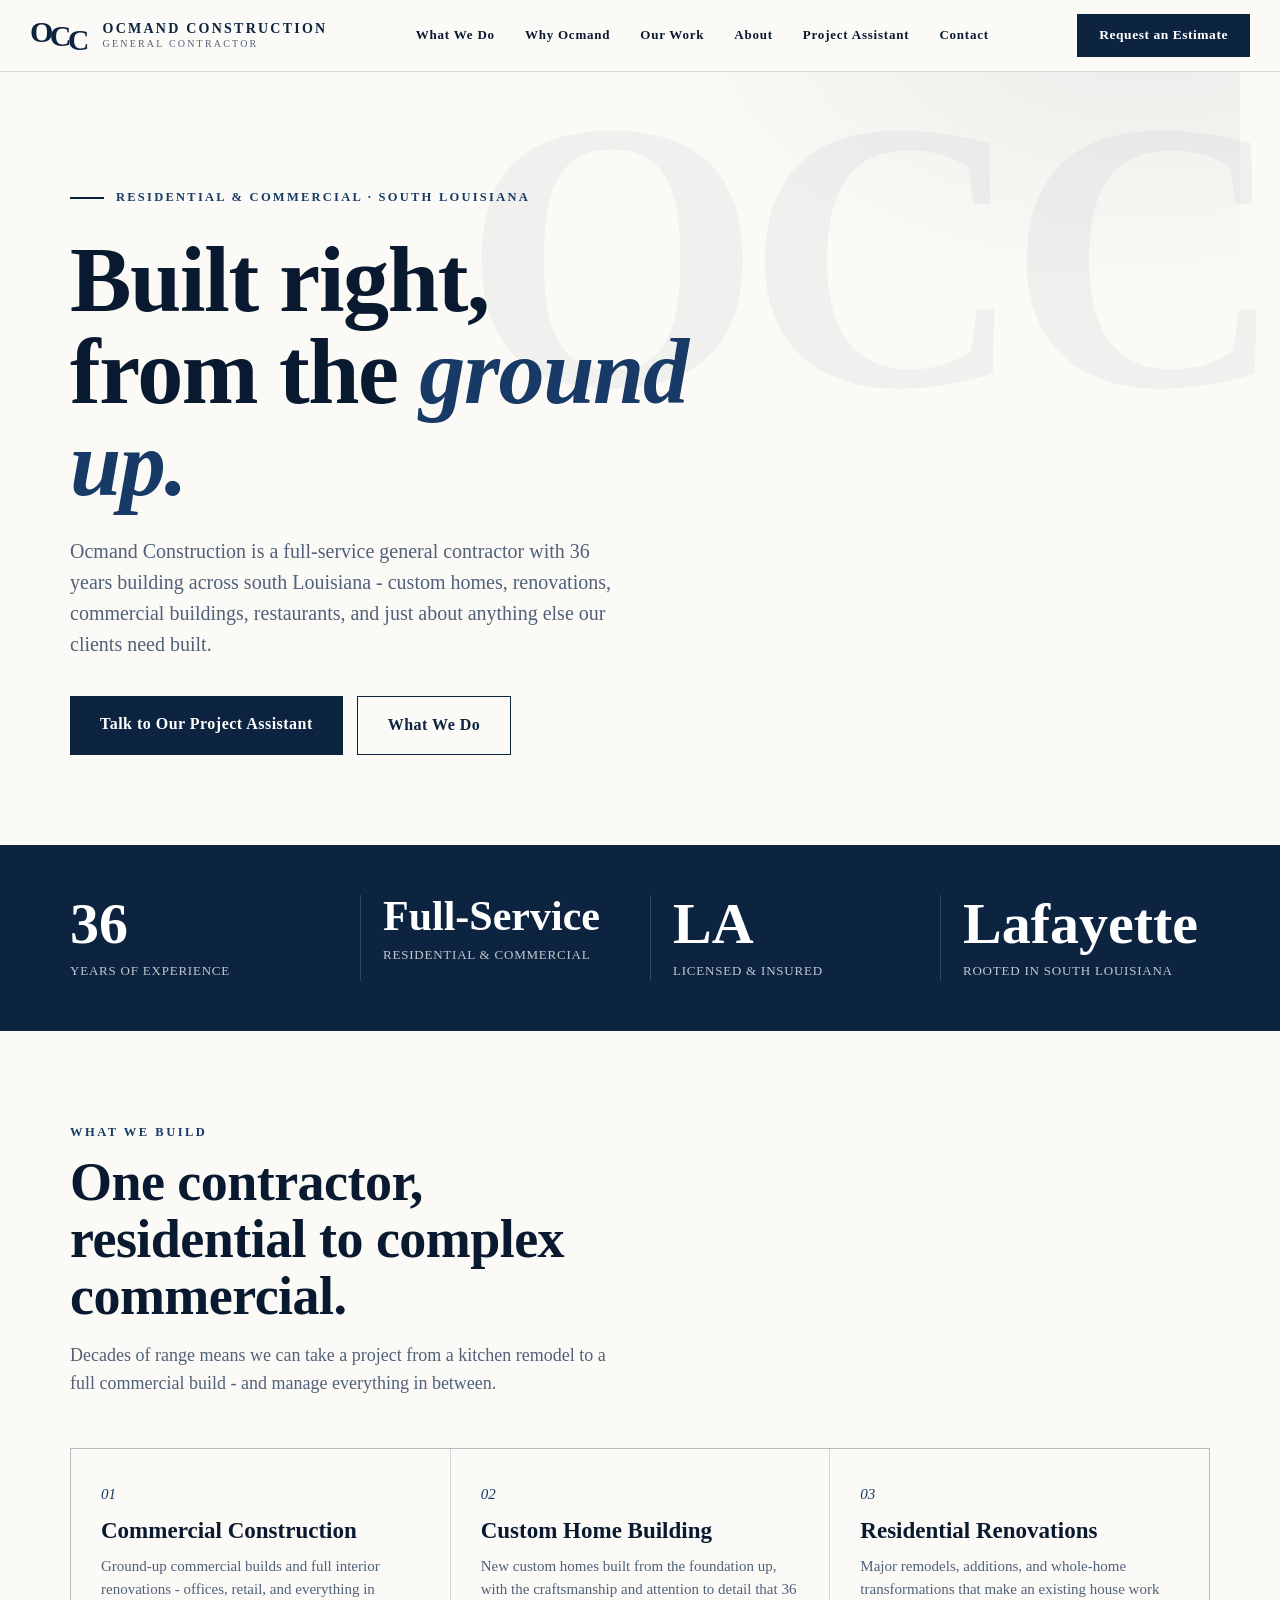
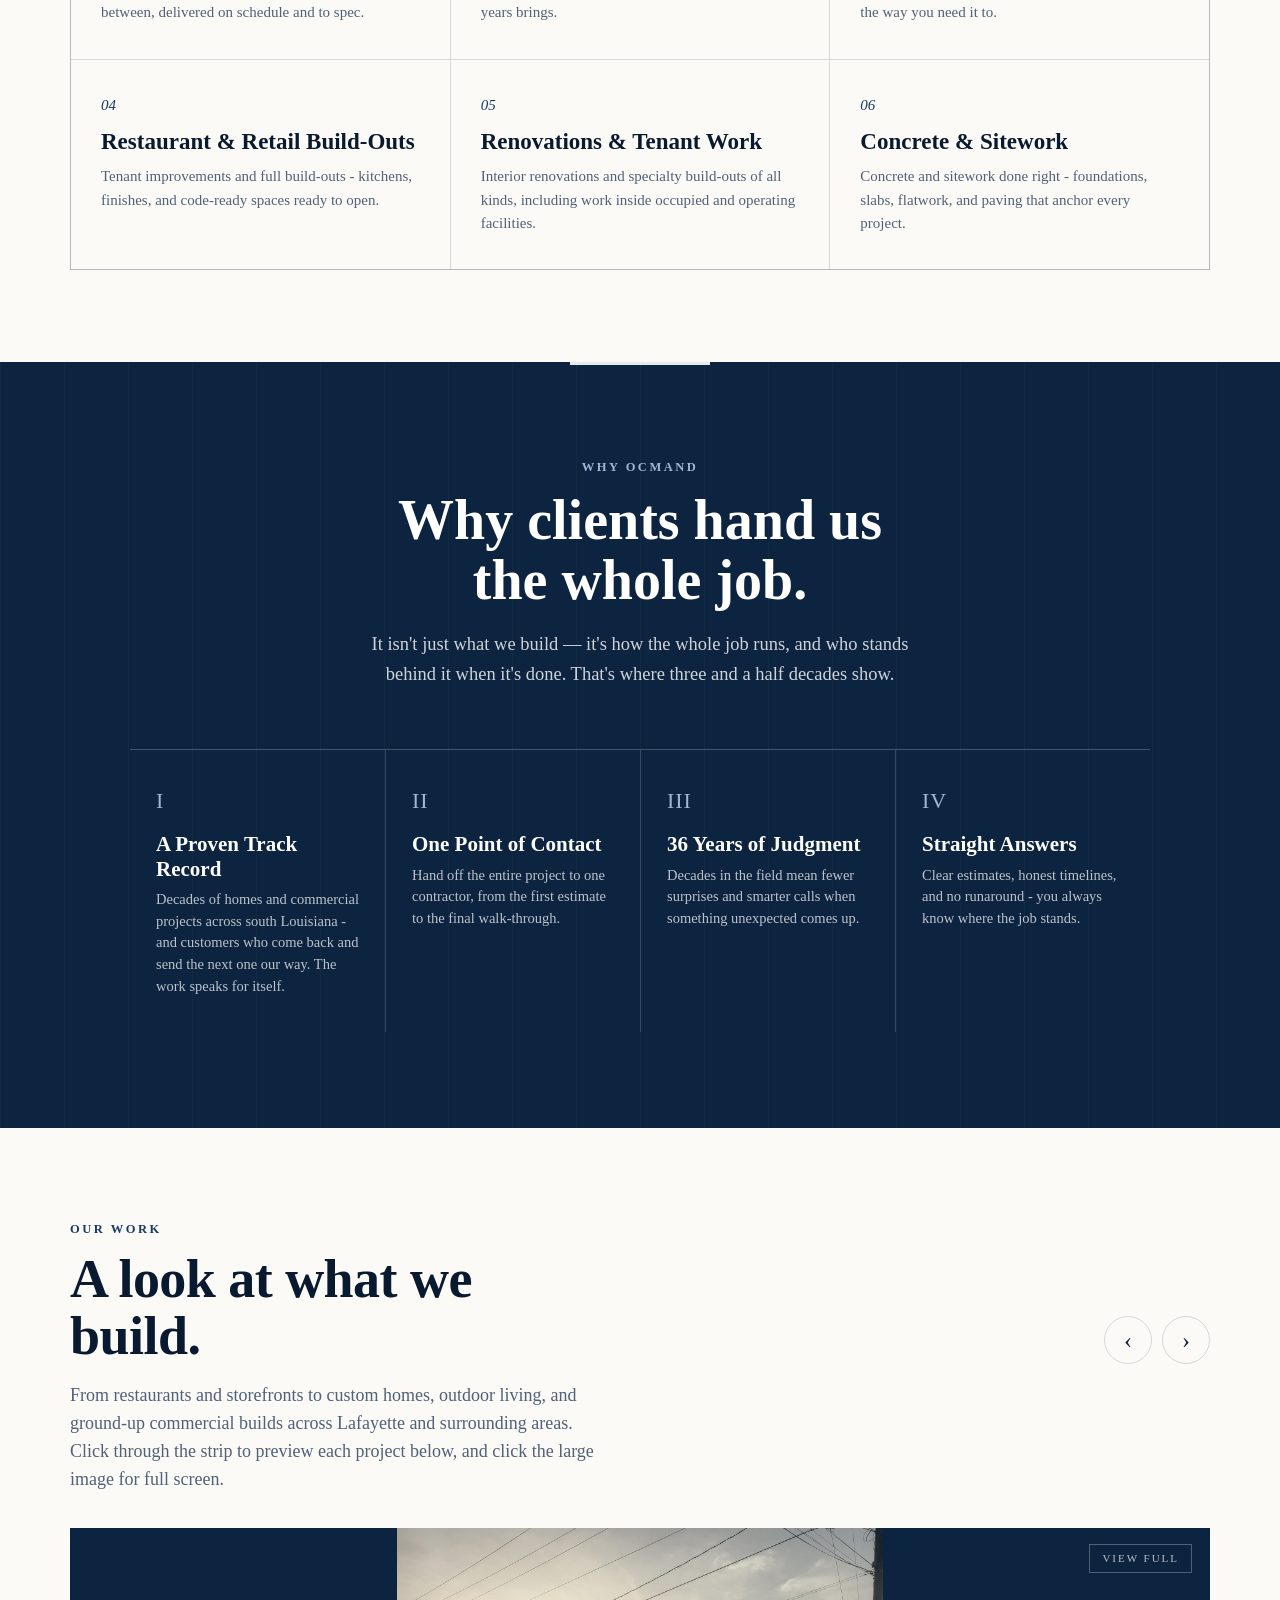
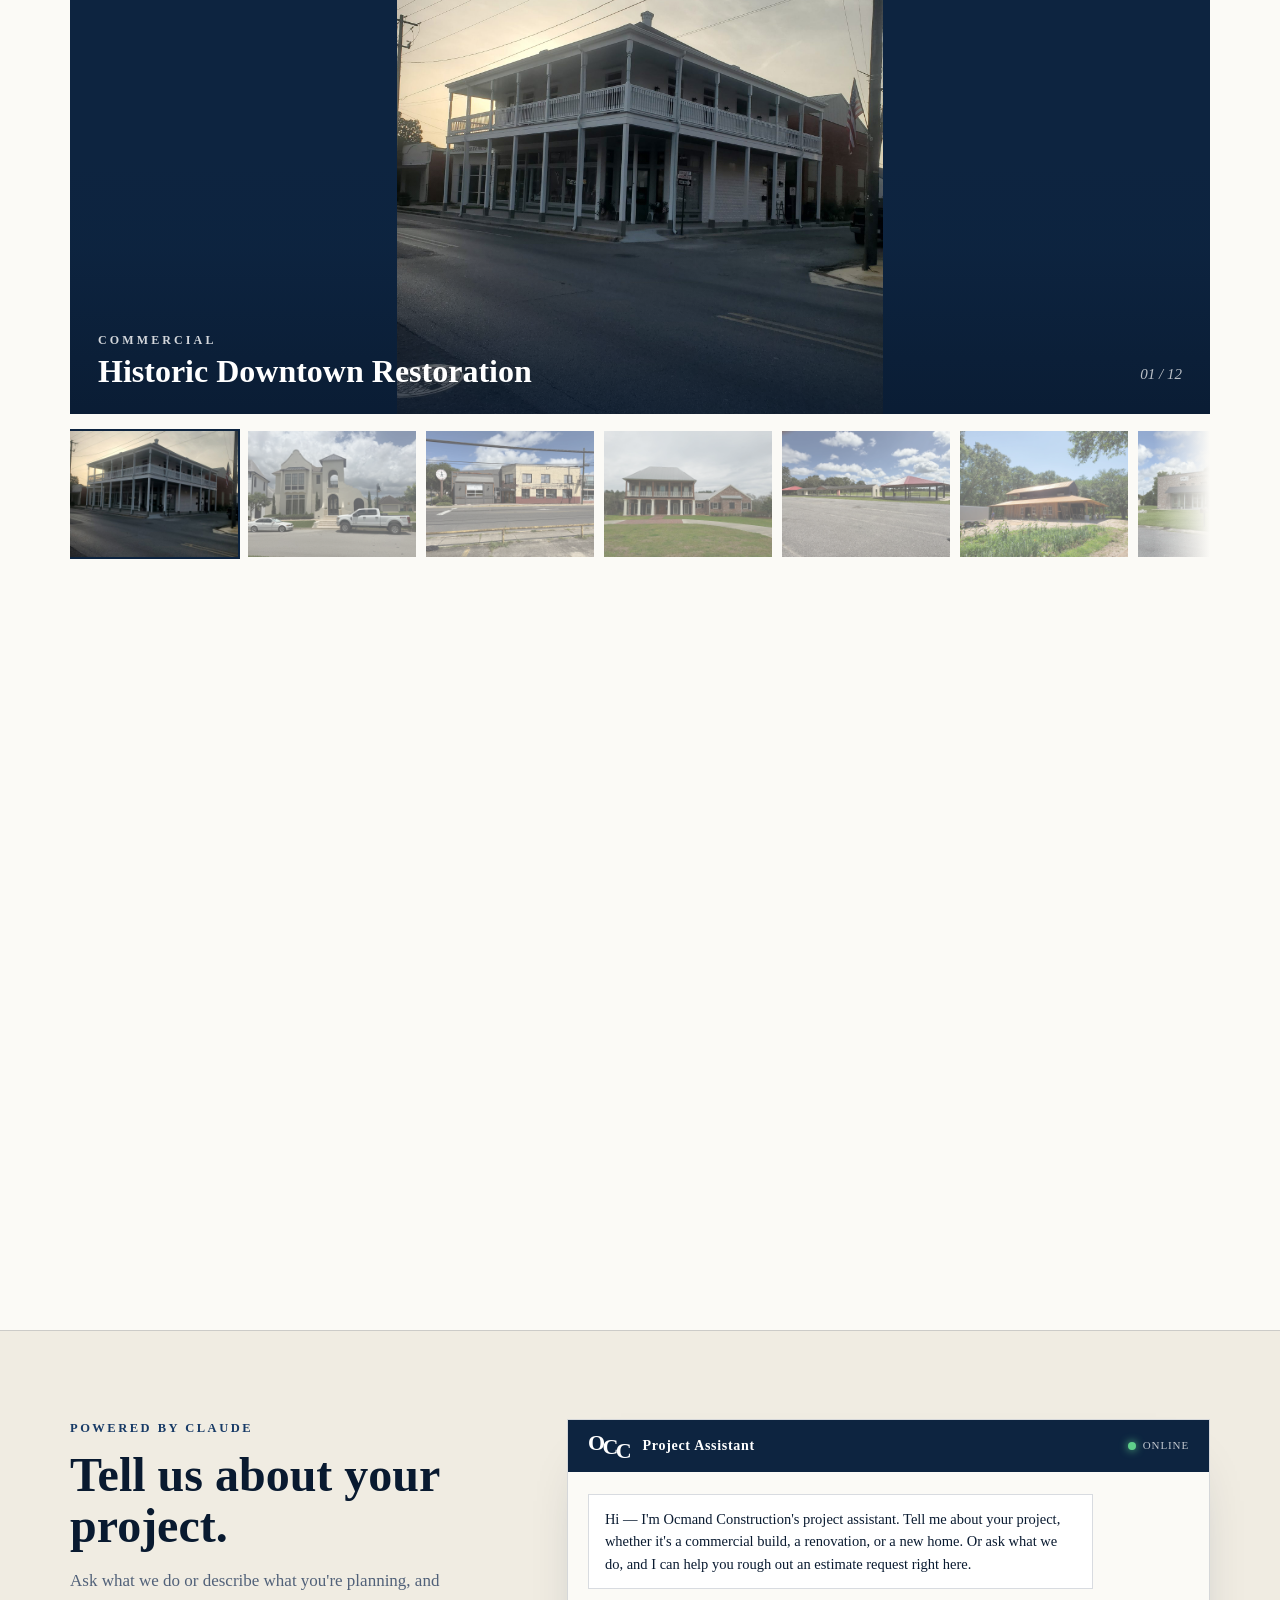
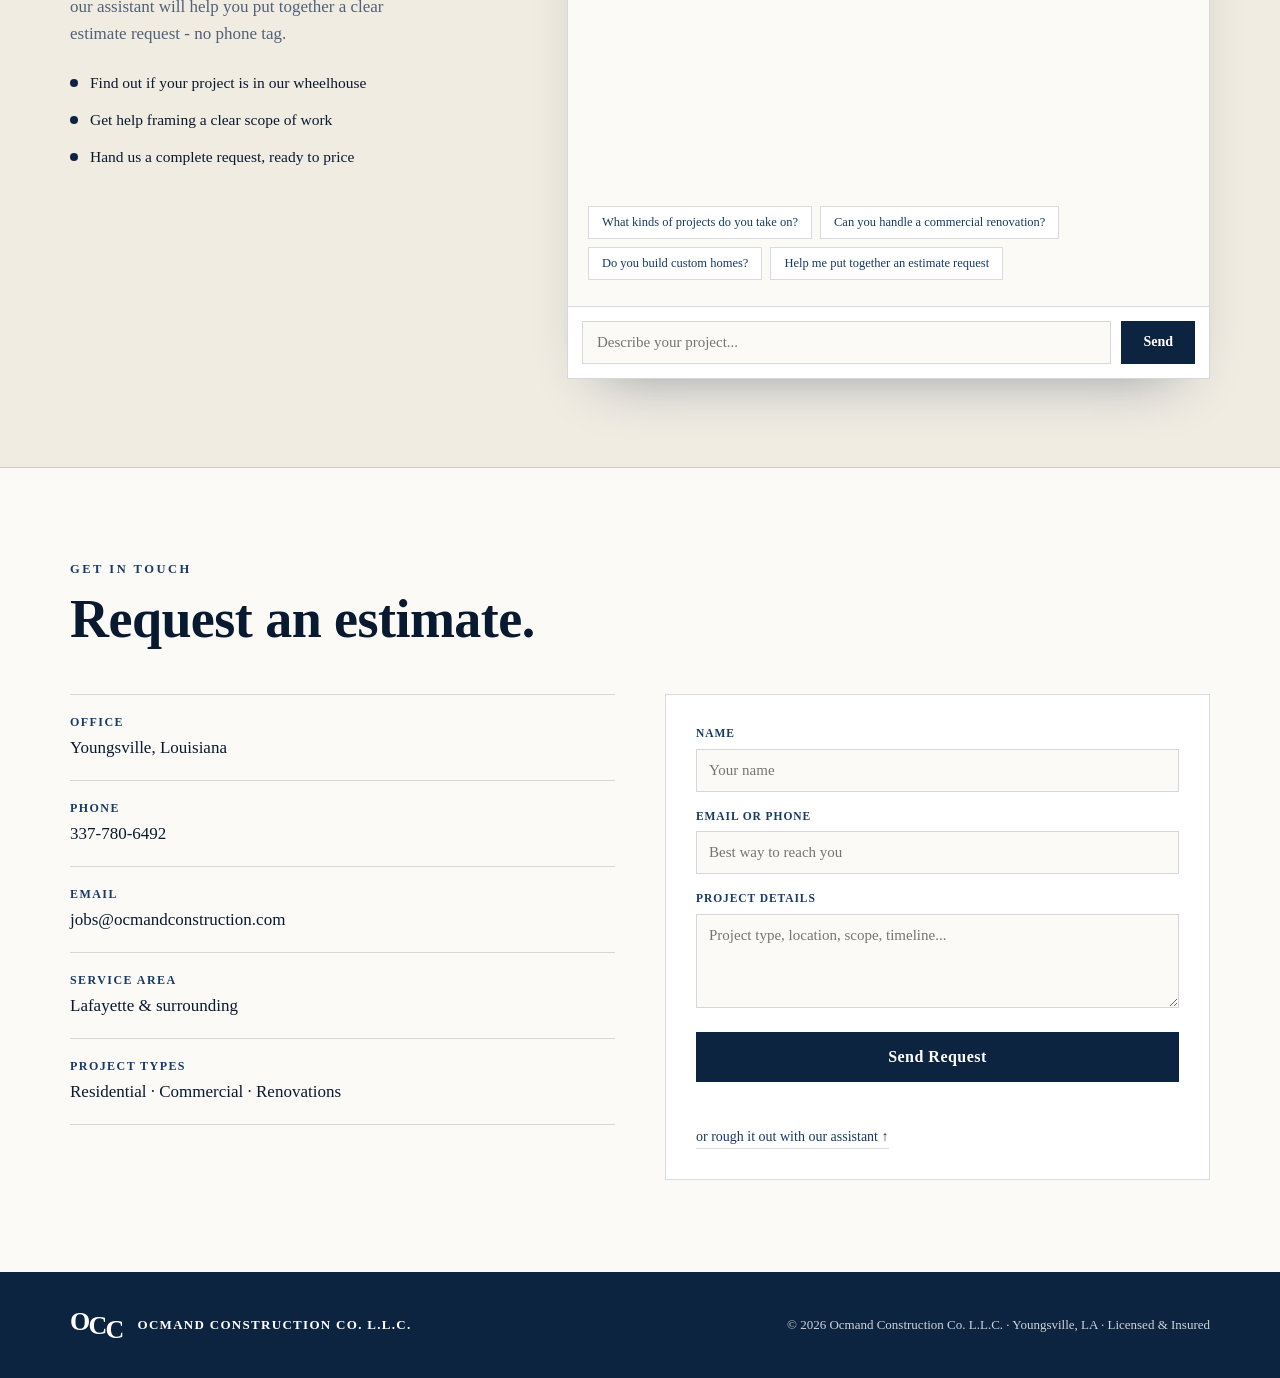
==== commit db7f7fe7: "Update index.html" ====
--- a/index.html
+++ b/index.html
@@ -3,6 +3,14 @@
 <head>
 <meta charset="utf-8" />
 <meta name="viewport" content="width=device-width, initial-scale=1" />
+<!-- Google tag (gtag.js) -->
+<script async src="https://www.googletagmanager.com/gtag/js?id=G-M17NYKK31T"></script>
+<script>
+  window.dataLayer = window.dataLayer || [];
+  function gtag(){dataLayer.push(arguments);}
+  gtag('js', new Date());
+  gtag('config', 'G-M17NYKK31T');
+</script>
 <title>Ocmand Construction Co. — General Contractor | South Louisiana</title>
 <meta name="description" content="Ocmand Construction Co. is a full-service general contractor in Youngsville, Louisiana, with 36 years building residential and commercial projects across south Louisiana." />
 <style>
@@ -347,7 +355,7 @@
       <button class="oc-arrow" id="galNext" aria-label="More projects">&#8250;</button>
     </div>
   </div>
-  <p class="oc-lead">From restaurants and storefronts to custom homes, outdoor living, and ground-up commercial builds across Lafayette and sorrounding areas. Click through the strip to preview each project below, and click the large image for full screen.</p>
+  <p class="oc-lead">From restaurants and storefronts to custom homes, outdoor living, and ground-up commercial builds across Lafayette and surrounding areas. Click through the strip to preview each project below, and click the large image for full screen.</p>
   <div class="oc-stage" id="stage">
     <img id="stageImg" src="" alt="" />
     <span class="oc-stage-zoom">View full</span>
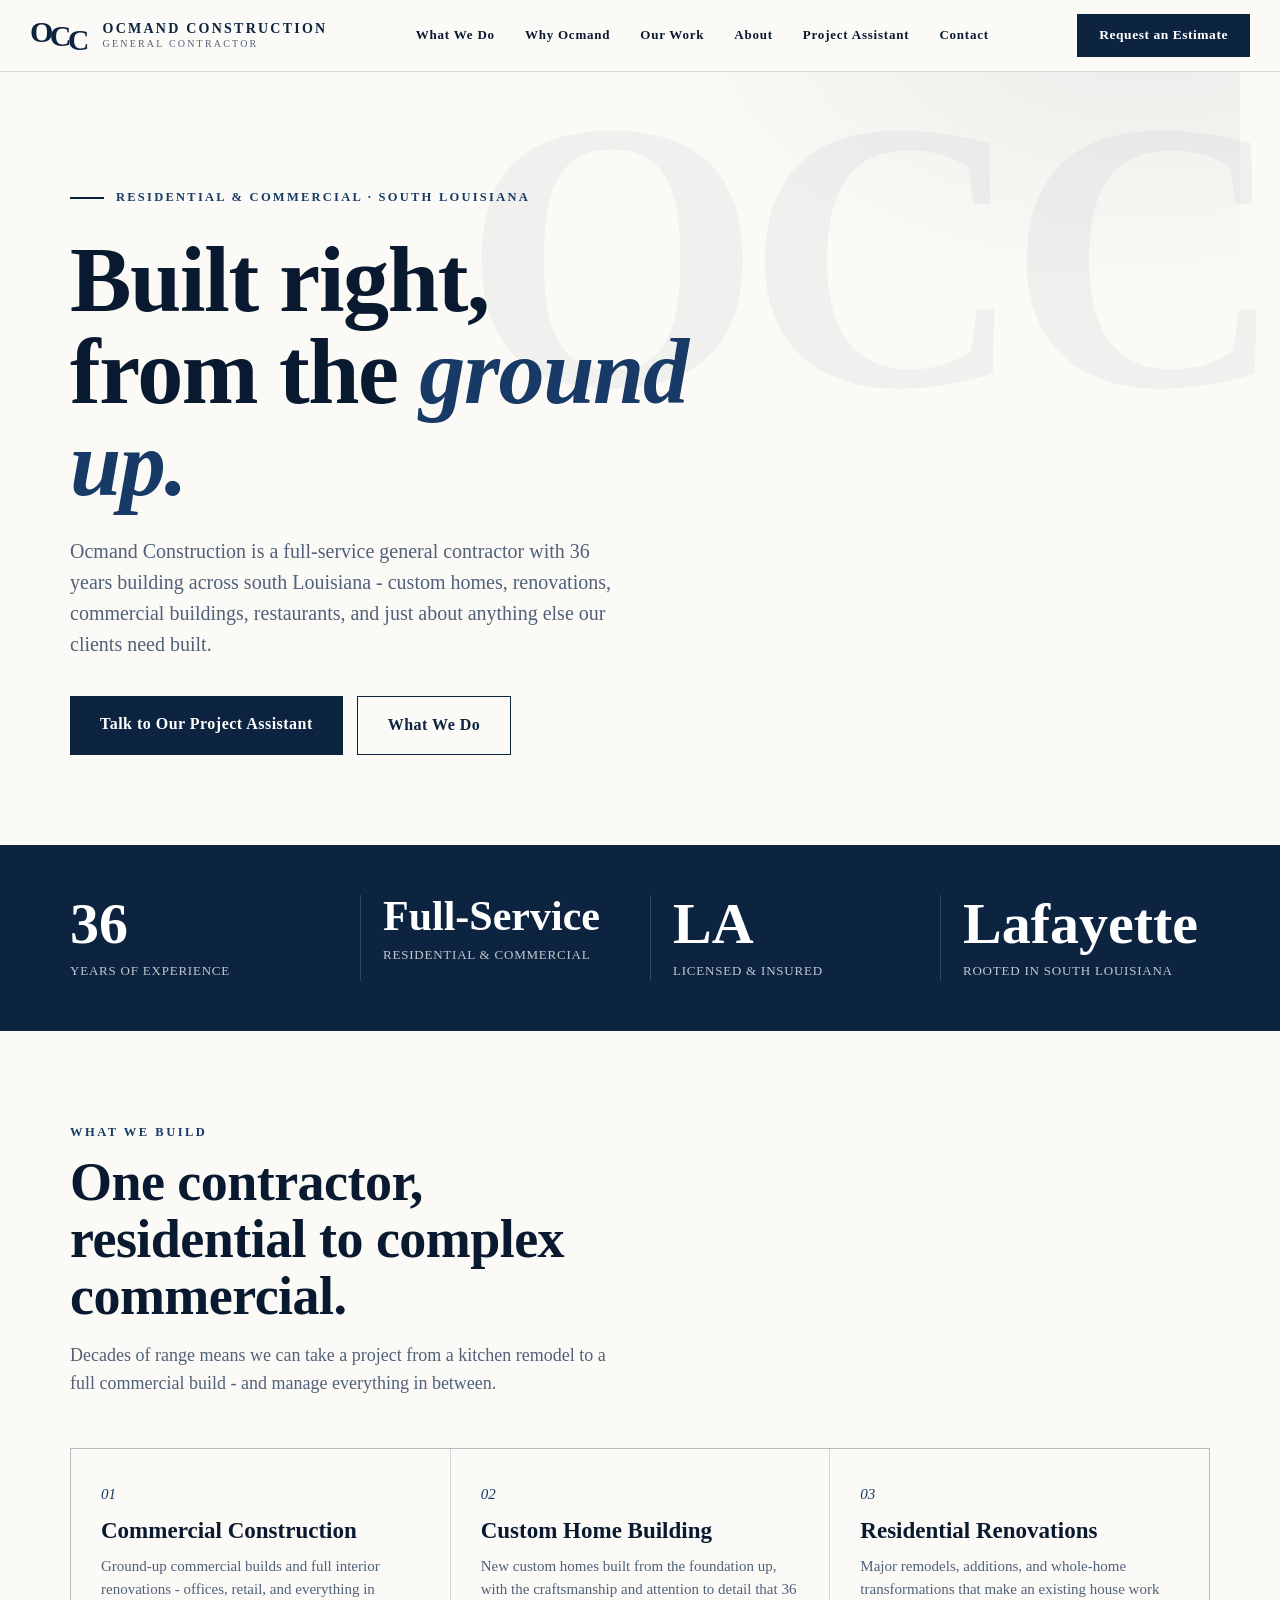
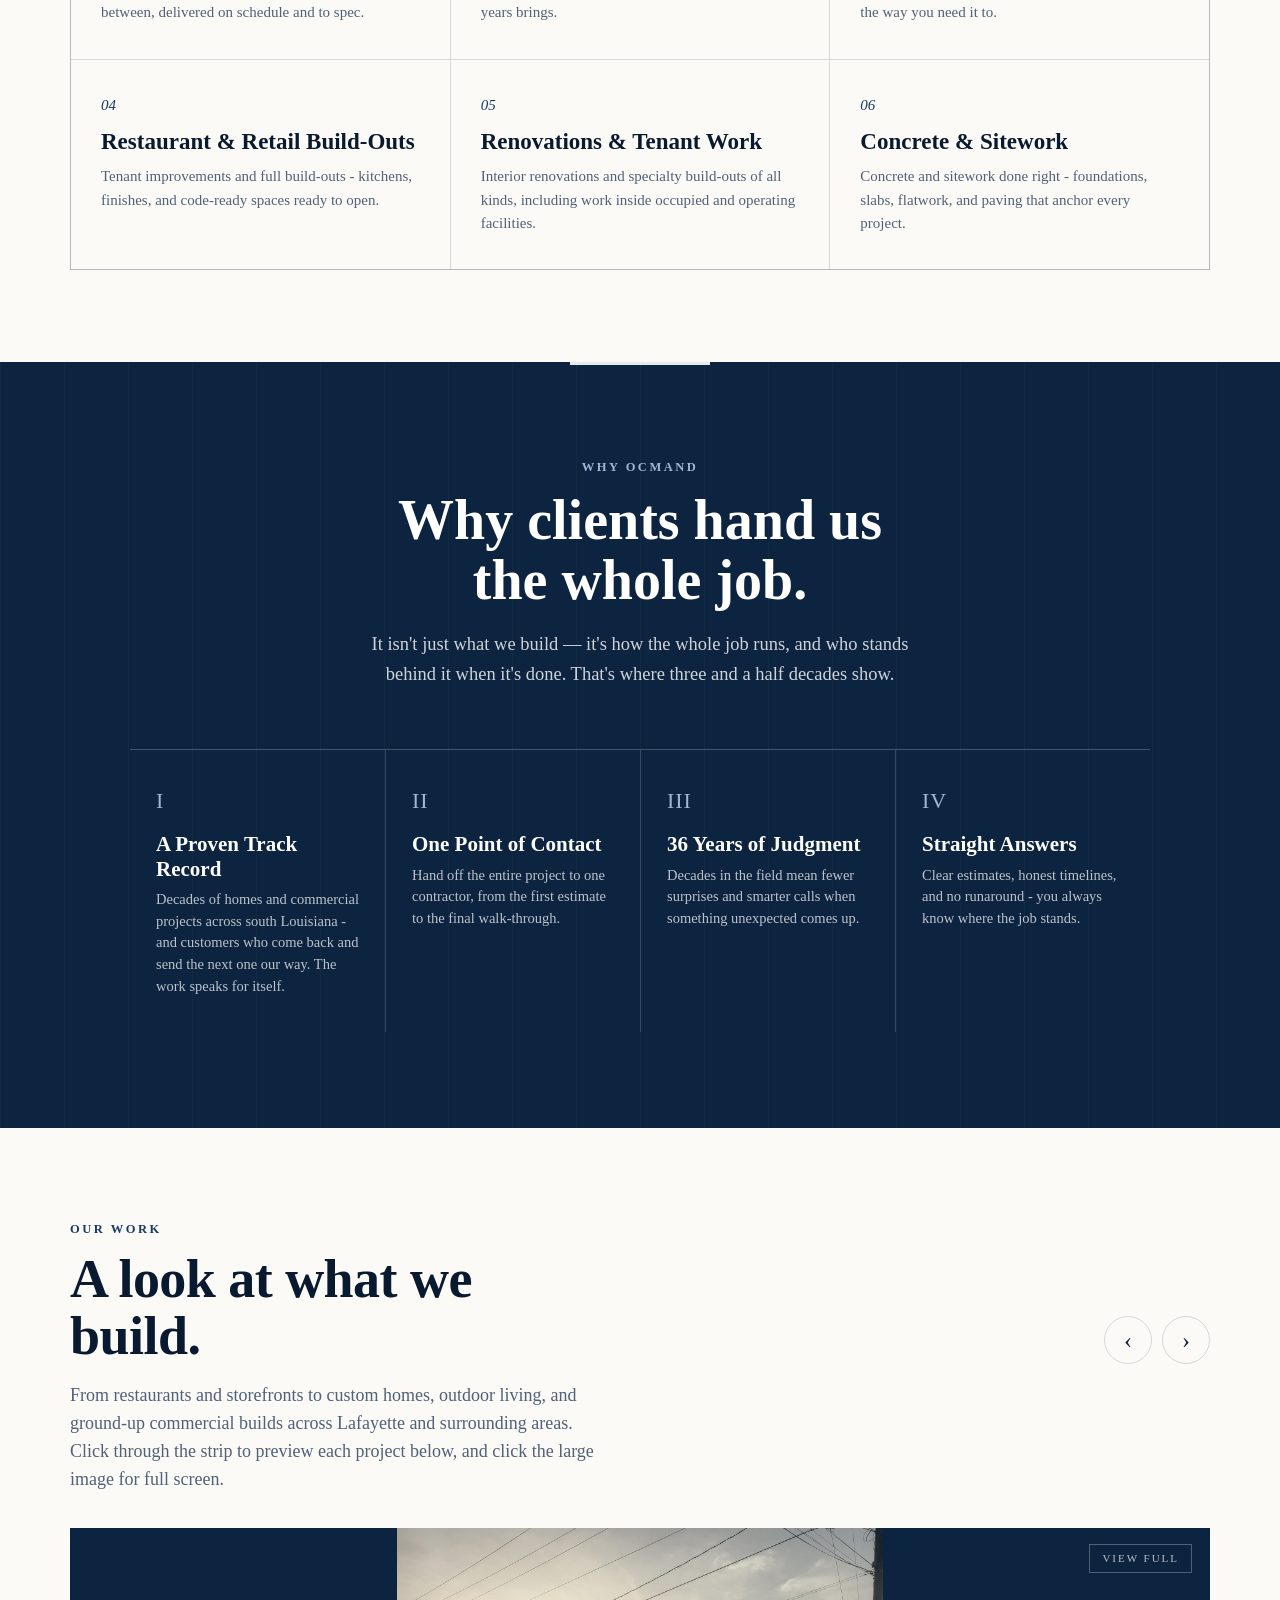
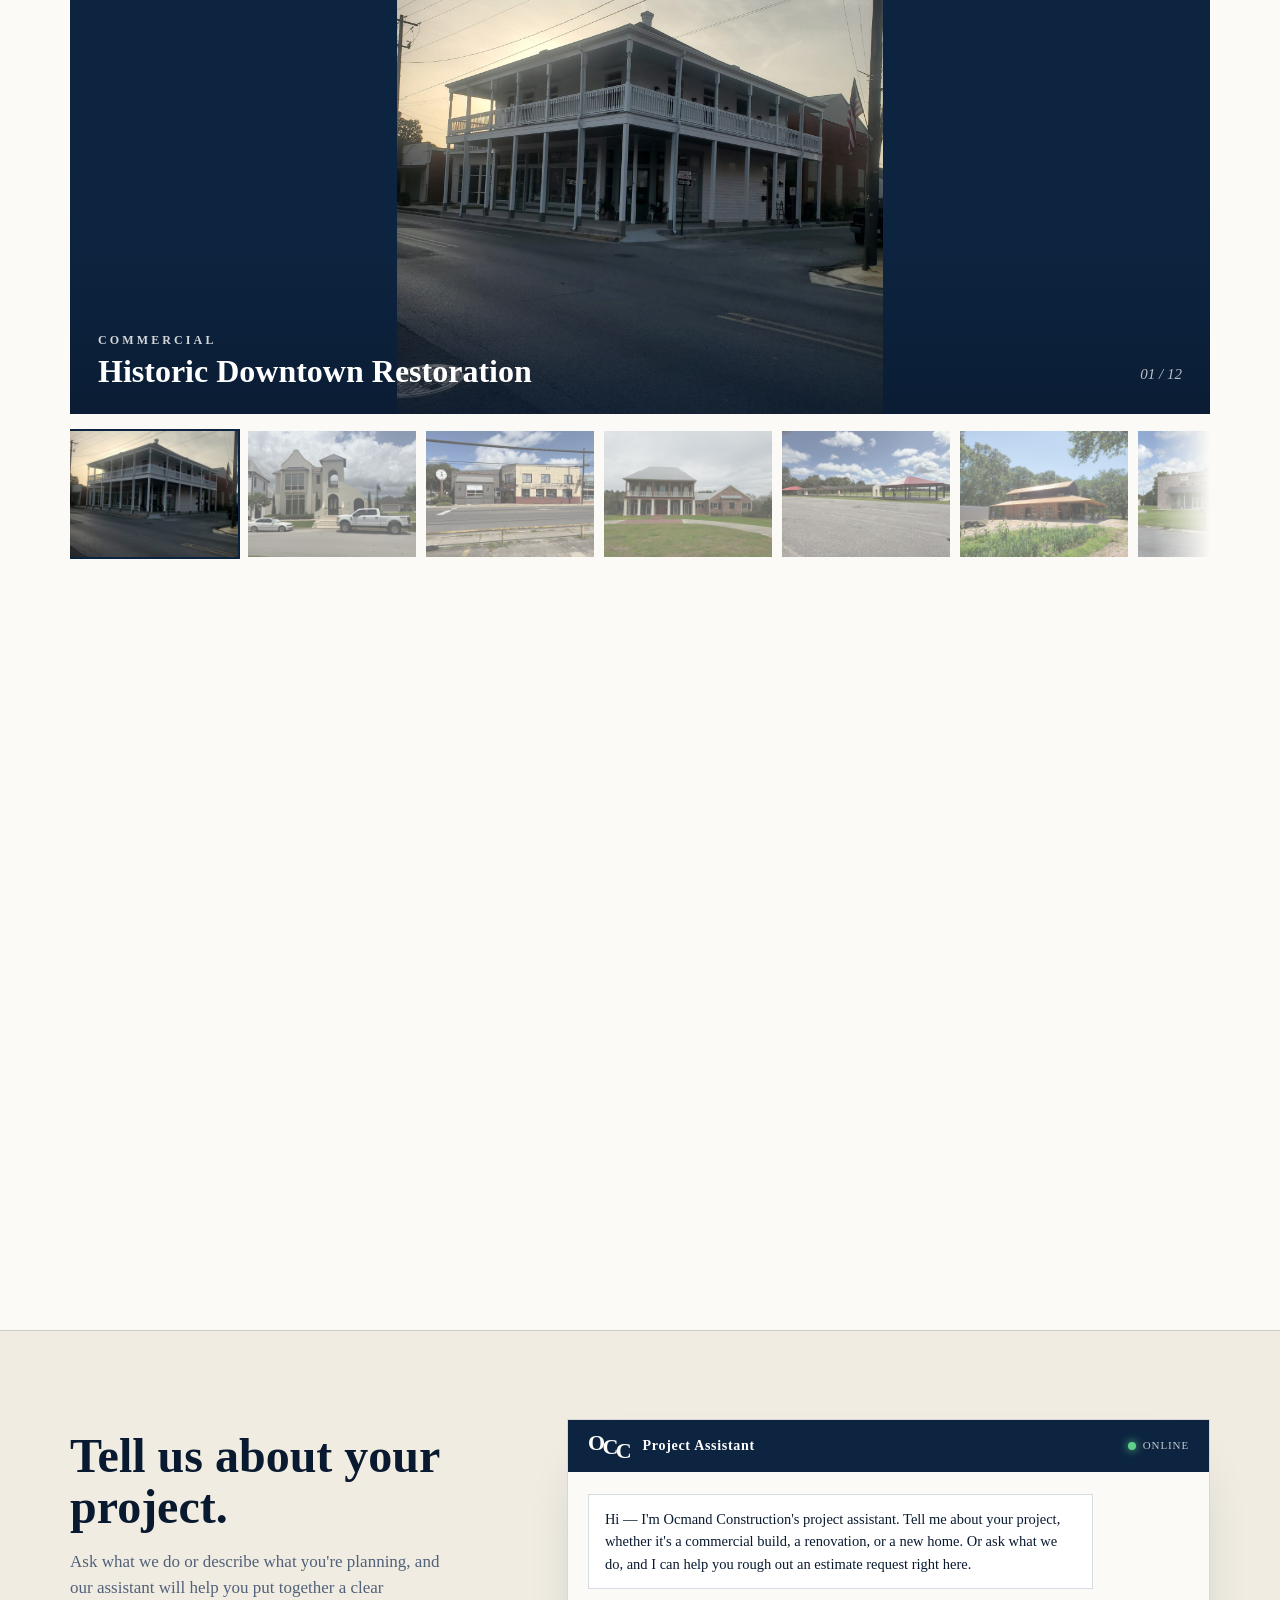
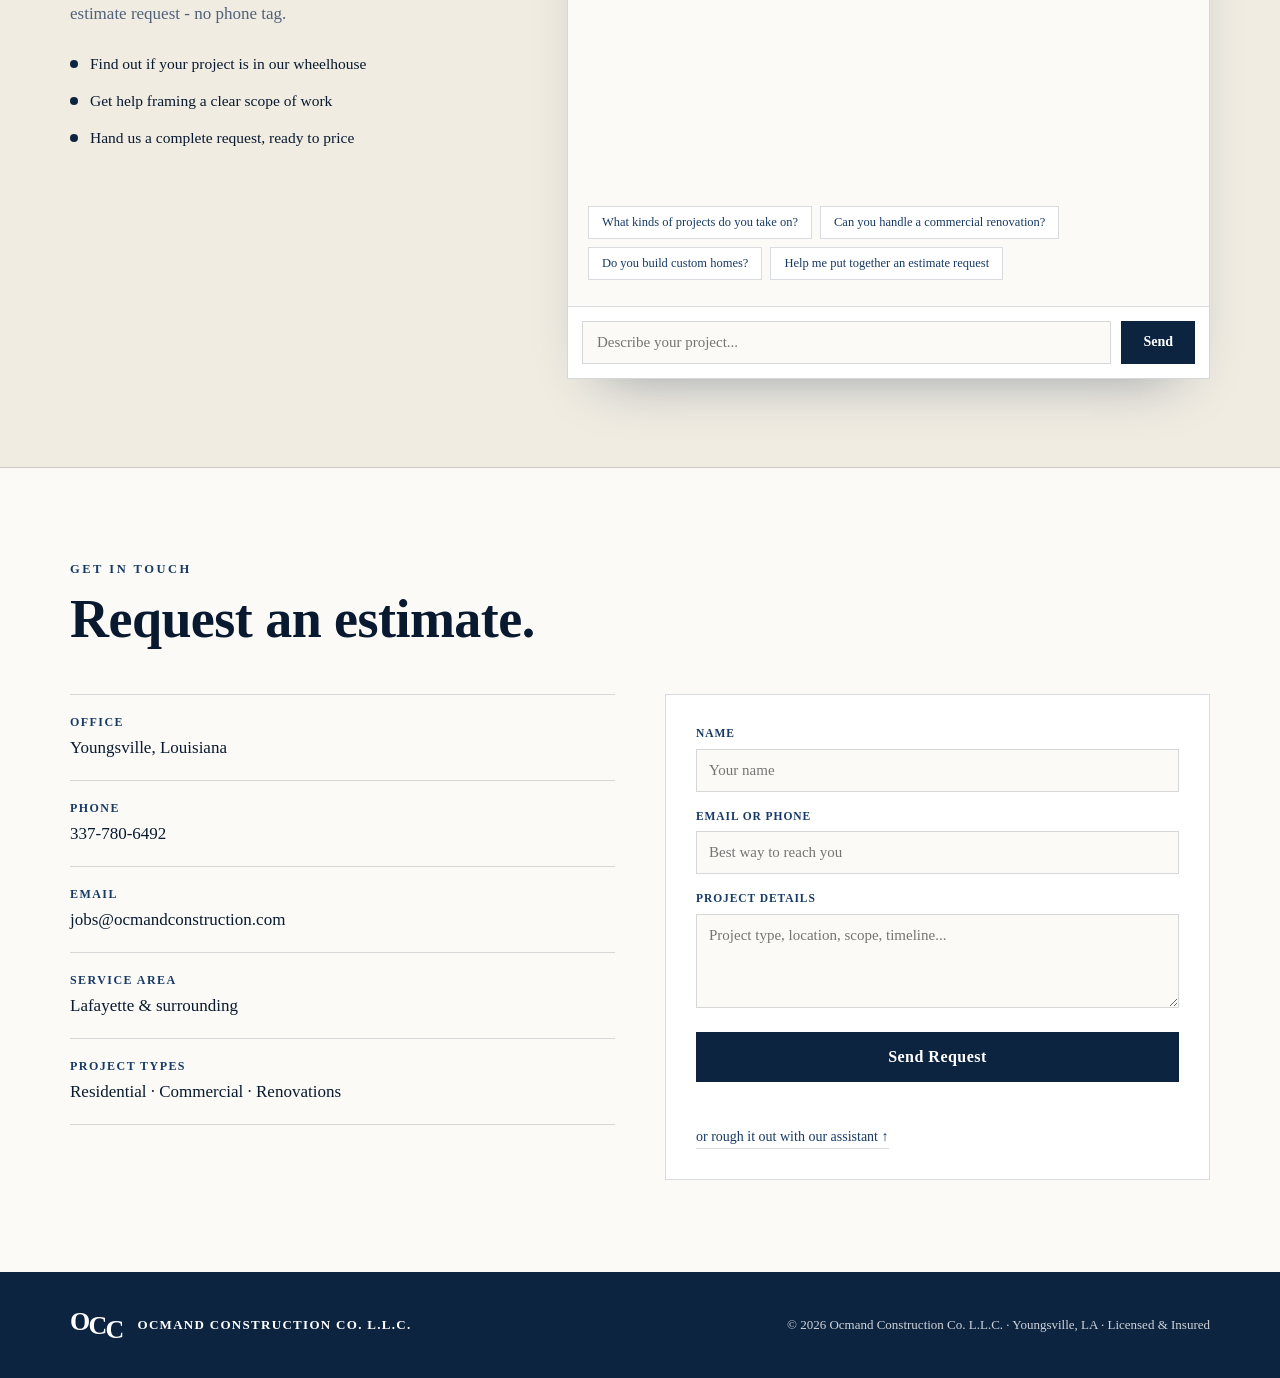
==== commit eef6692b: "Update index.html" ====
--- a/index.html
+++ b/index.html
@@ -416,7 +416,6 @@
 <section class="oc-assistant" id="assistant">
   <div class="oc-ai-wrap">
     <div class="oc-ai-copy">
-      <div class="oc-kicker">Powered by Claude</div>
       <h2 class="serif">Tell us about your project.</h2>
       <p>Ask what we do or describe what you're planning, and our assistant will help you put together a clear estimate request - no phone tag.</p>
       <ul class="oc-ai-bullets">
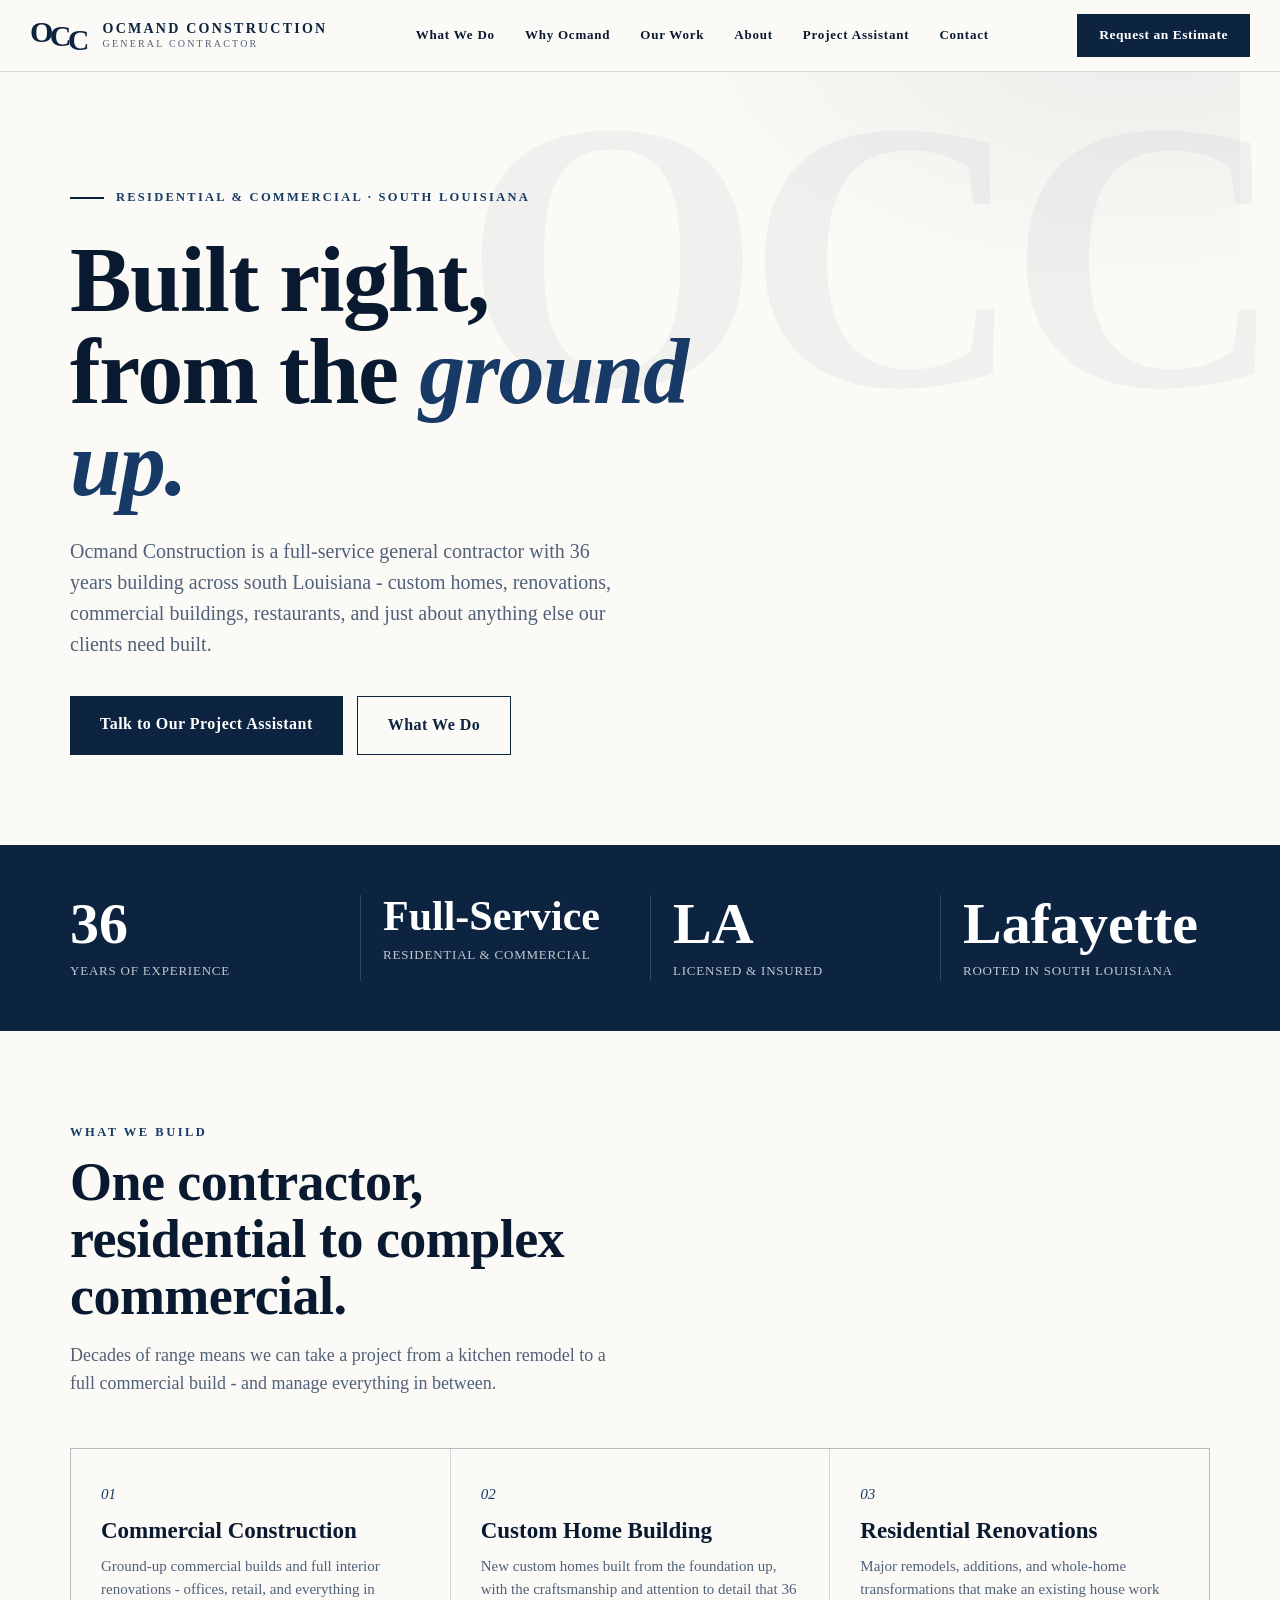
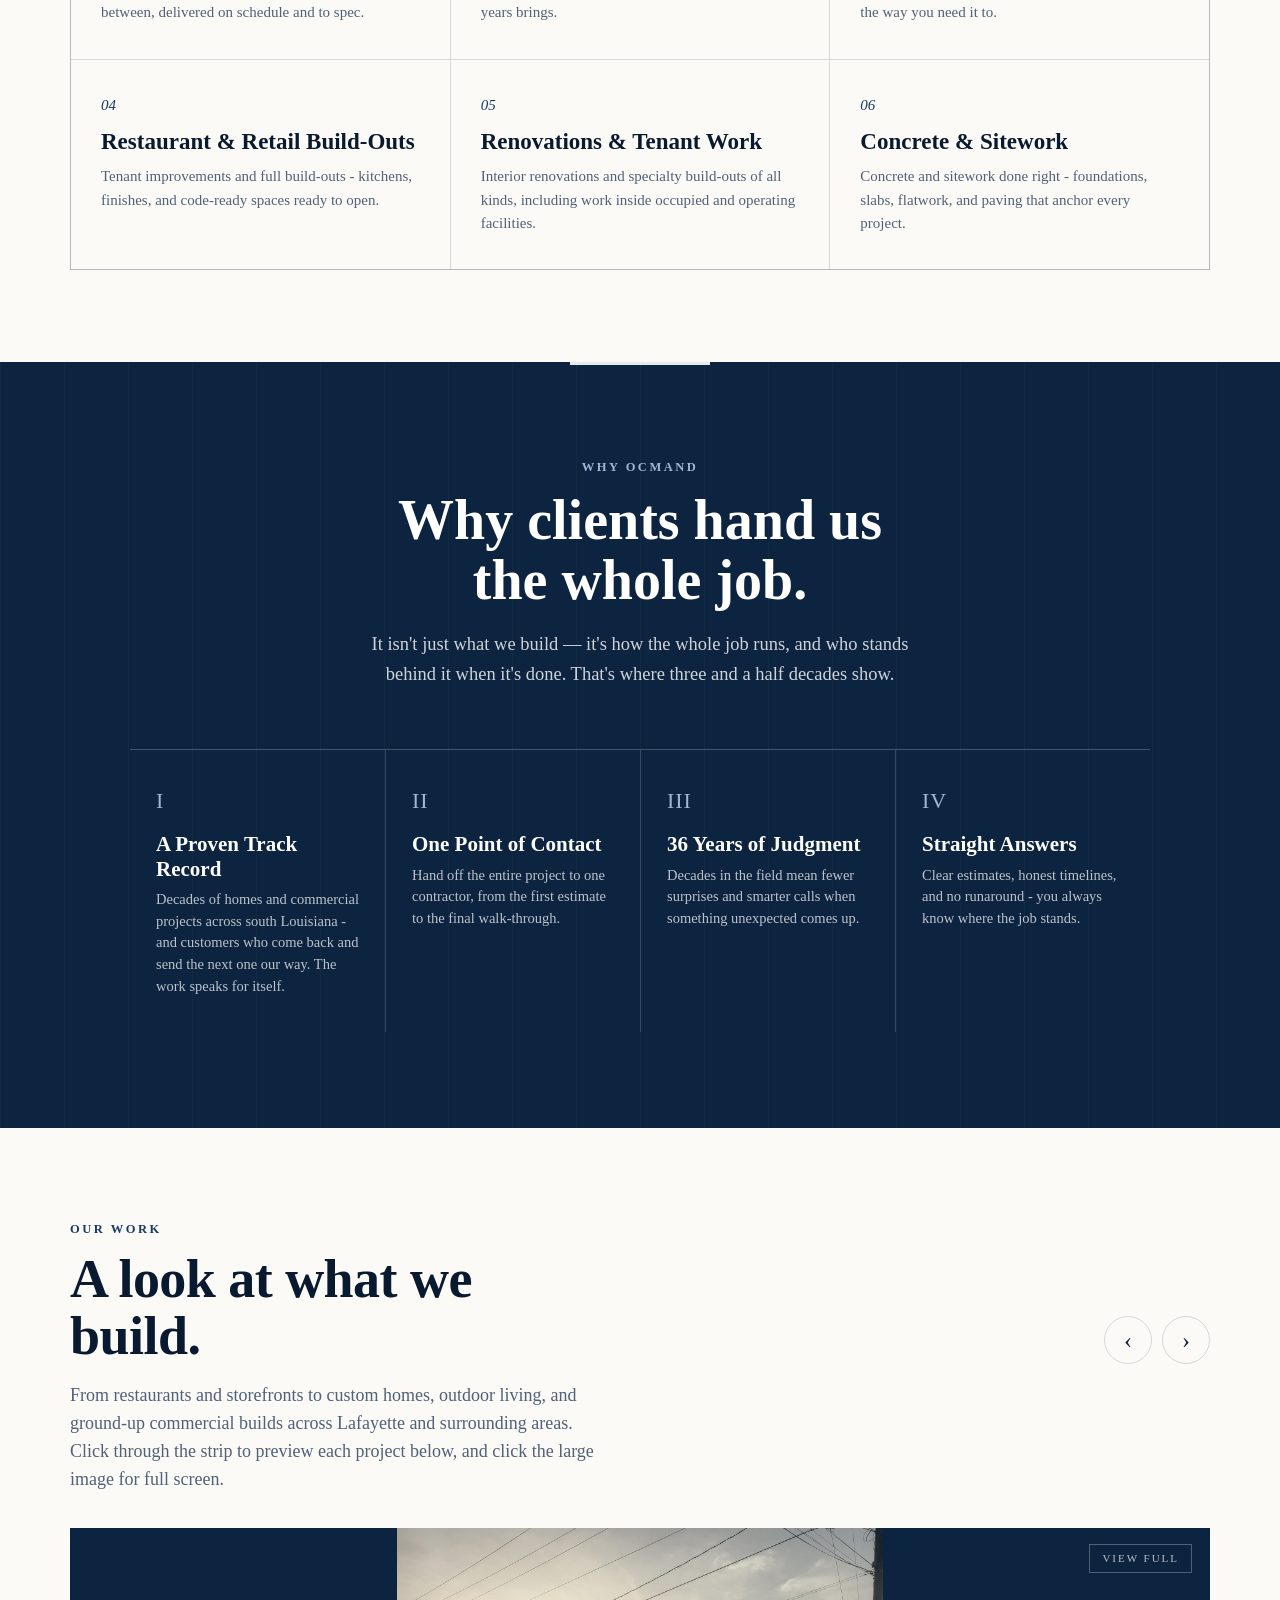
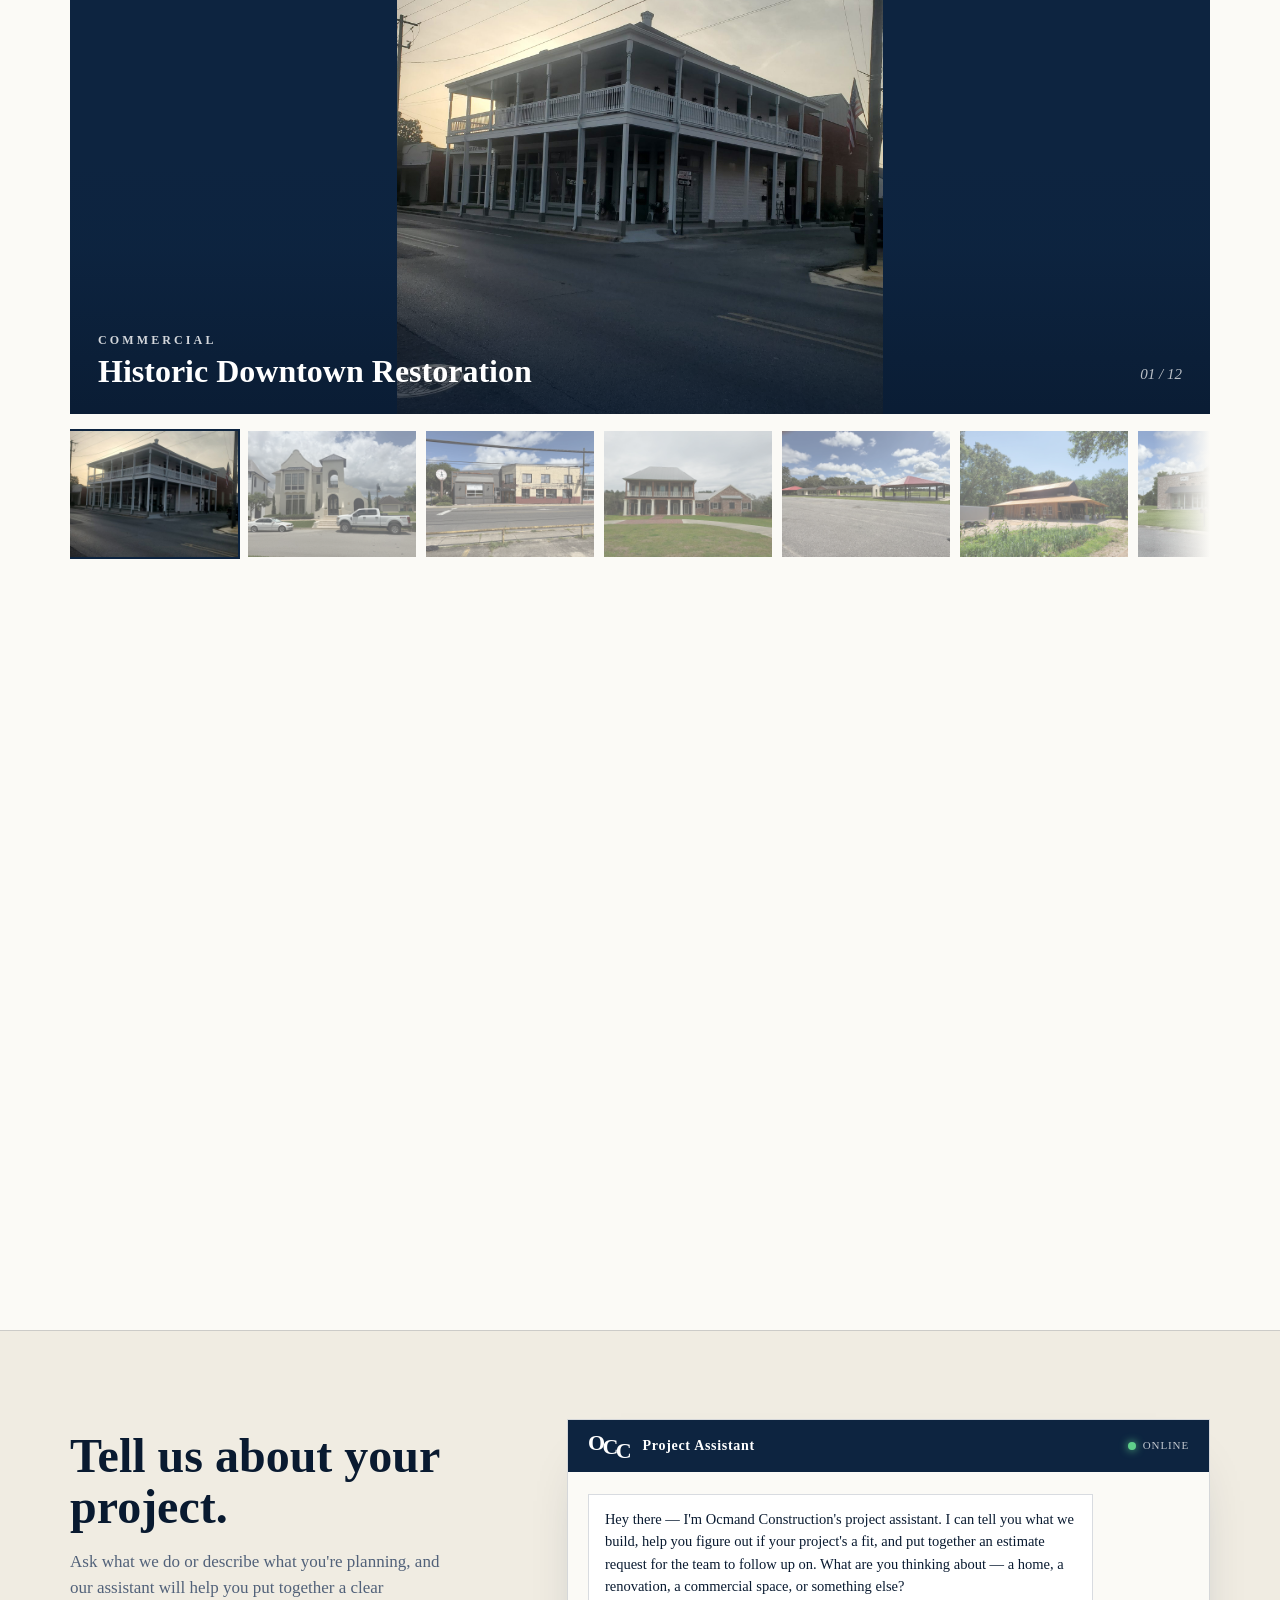
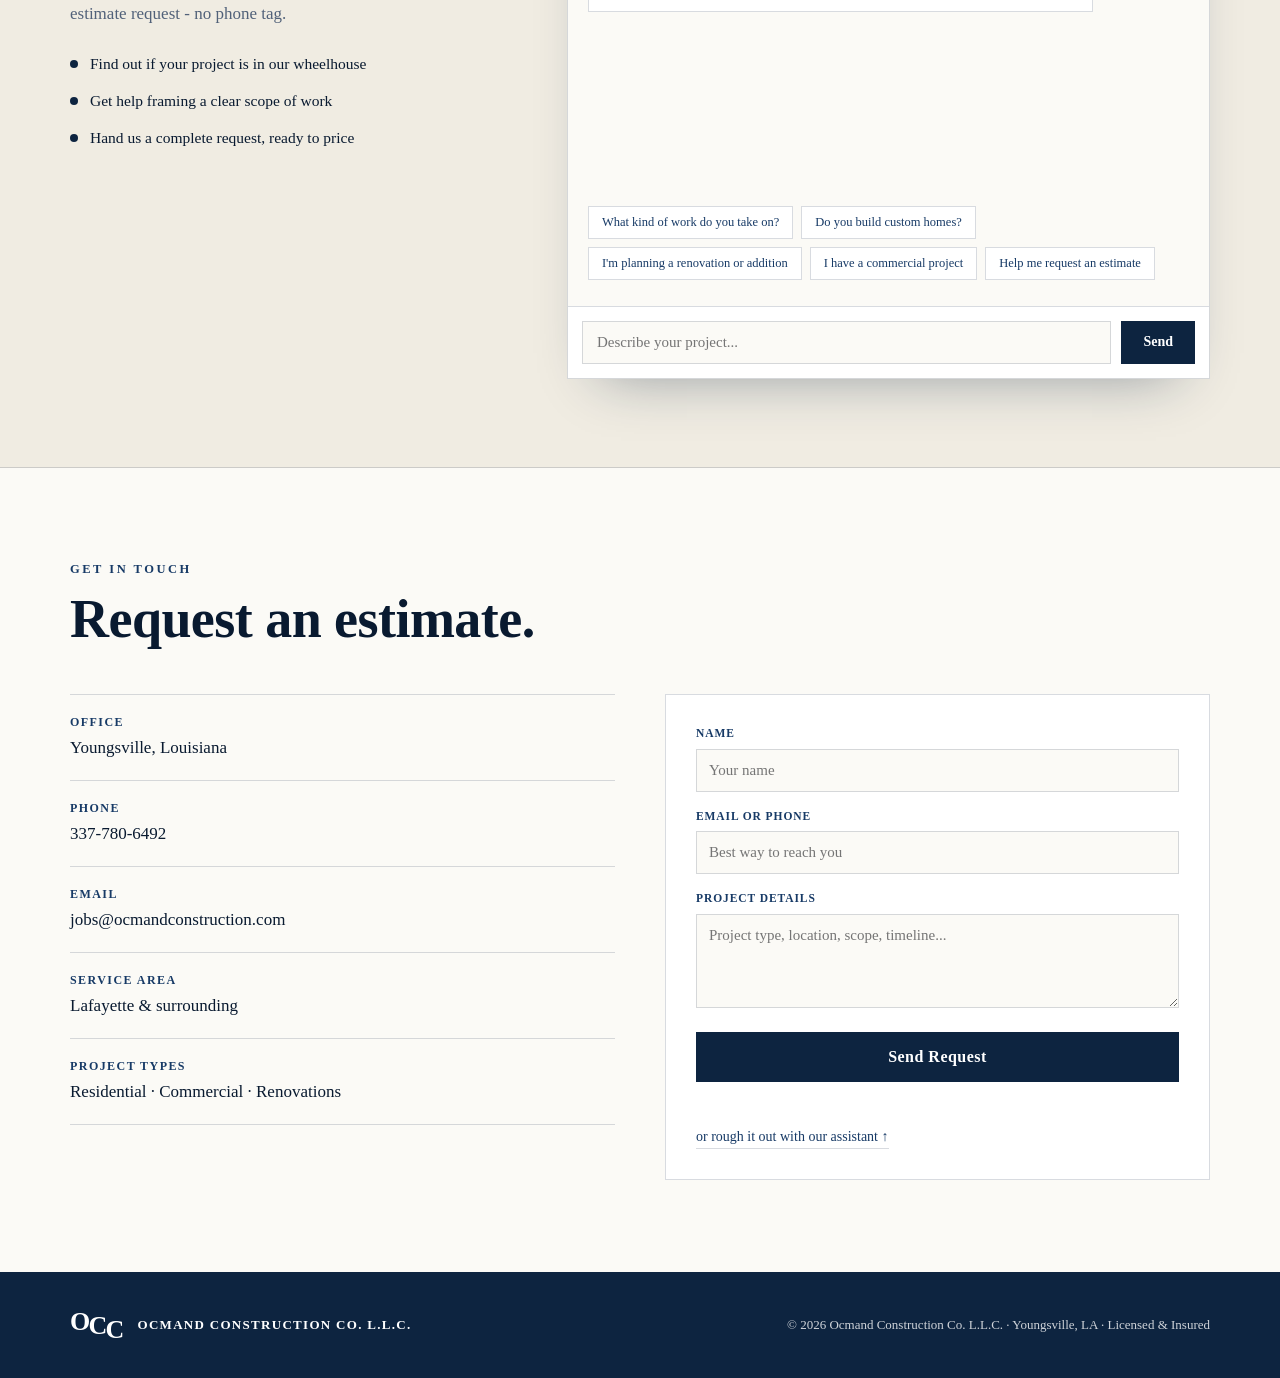
==== commit d768682b: "Update index.html" ====
--- a/index.html
+++ b/index.html
@@ -476,12 +476,13 @@
 
 <script>
 (function(){
-  var GREETING = "Hi — I'm Ocmand Construction's project assistant. Tell me about your project, whether it's a commercial build, a renovation, or a new home. Or ask what we do, and I can help you rough out an estimate request right here.";
+  var GREETING = "Hey there — I'm Ocmand Construction's project assistant. I can tell you what we build, help you figure out if your project's a fit, and put together an estimate request for the team to follow up on. What are you thinking about — a home, a renovation, a commercial space, or something else?";
   var SUGGESTIONS = [
-    "What kinds of projects do you take on?",
-    "Can you handle a commercial renovation?",
+    "What kind of work do you take on?",
     "Do you build custom homes?",
-    "Help me put together an estimate request"
+    "I'm planning a renovation or addition",
+    "I have a commercial project",
+    "Help me request an estimate"
   ];
 
   var log = document.getElementById('chatLog');
@@ -568,7 +569,7 @@
     if (!hasUserMsg || leadSent) return;
     var b = document.createElement('button');
     b.className = 'oc-leadbtn';
-    b.textContent = 'Send this conversation to Ocmand';
+    b.textContent = 'Send to Ocmand Construction Team';
     b.onclick = sendLead;
     leadBar.appendChild(b);
   }
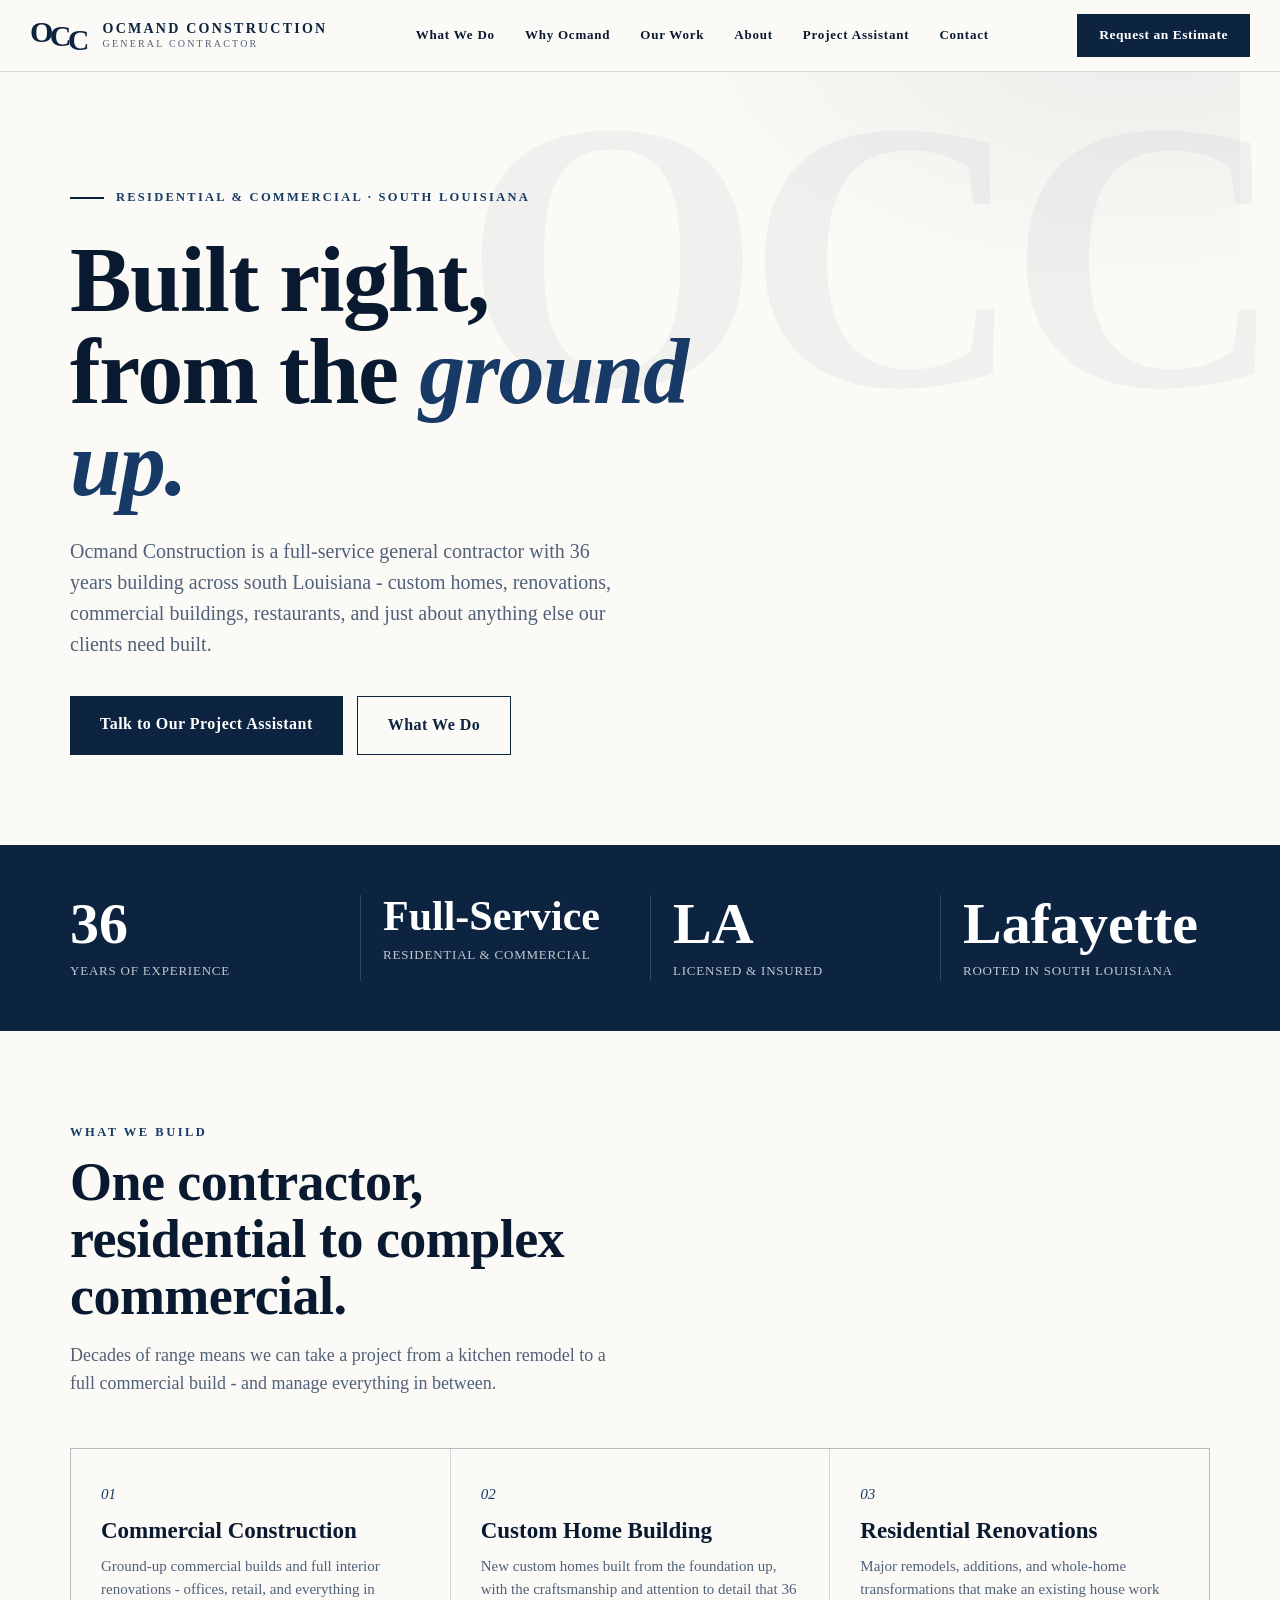
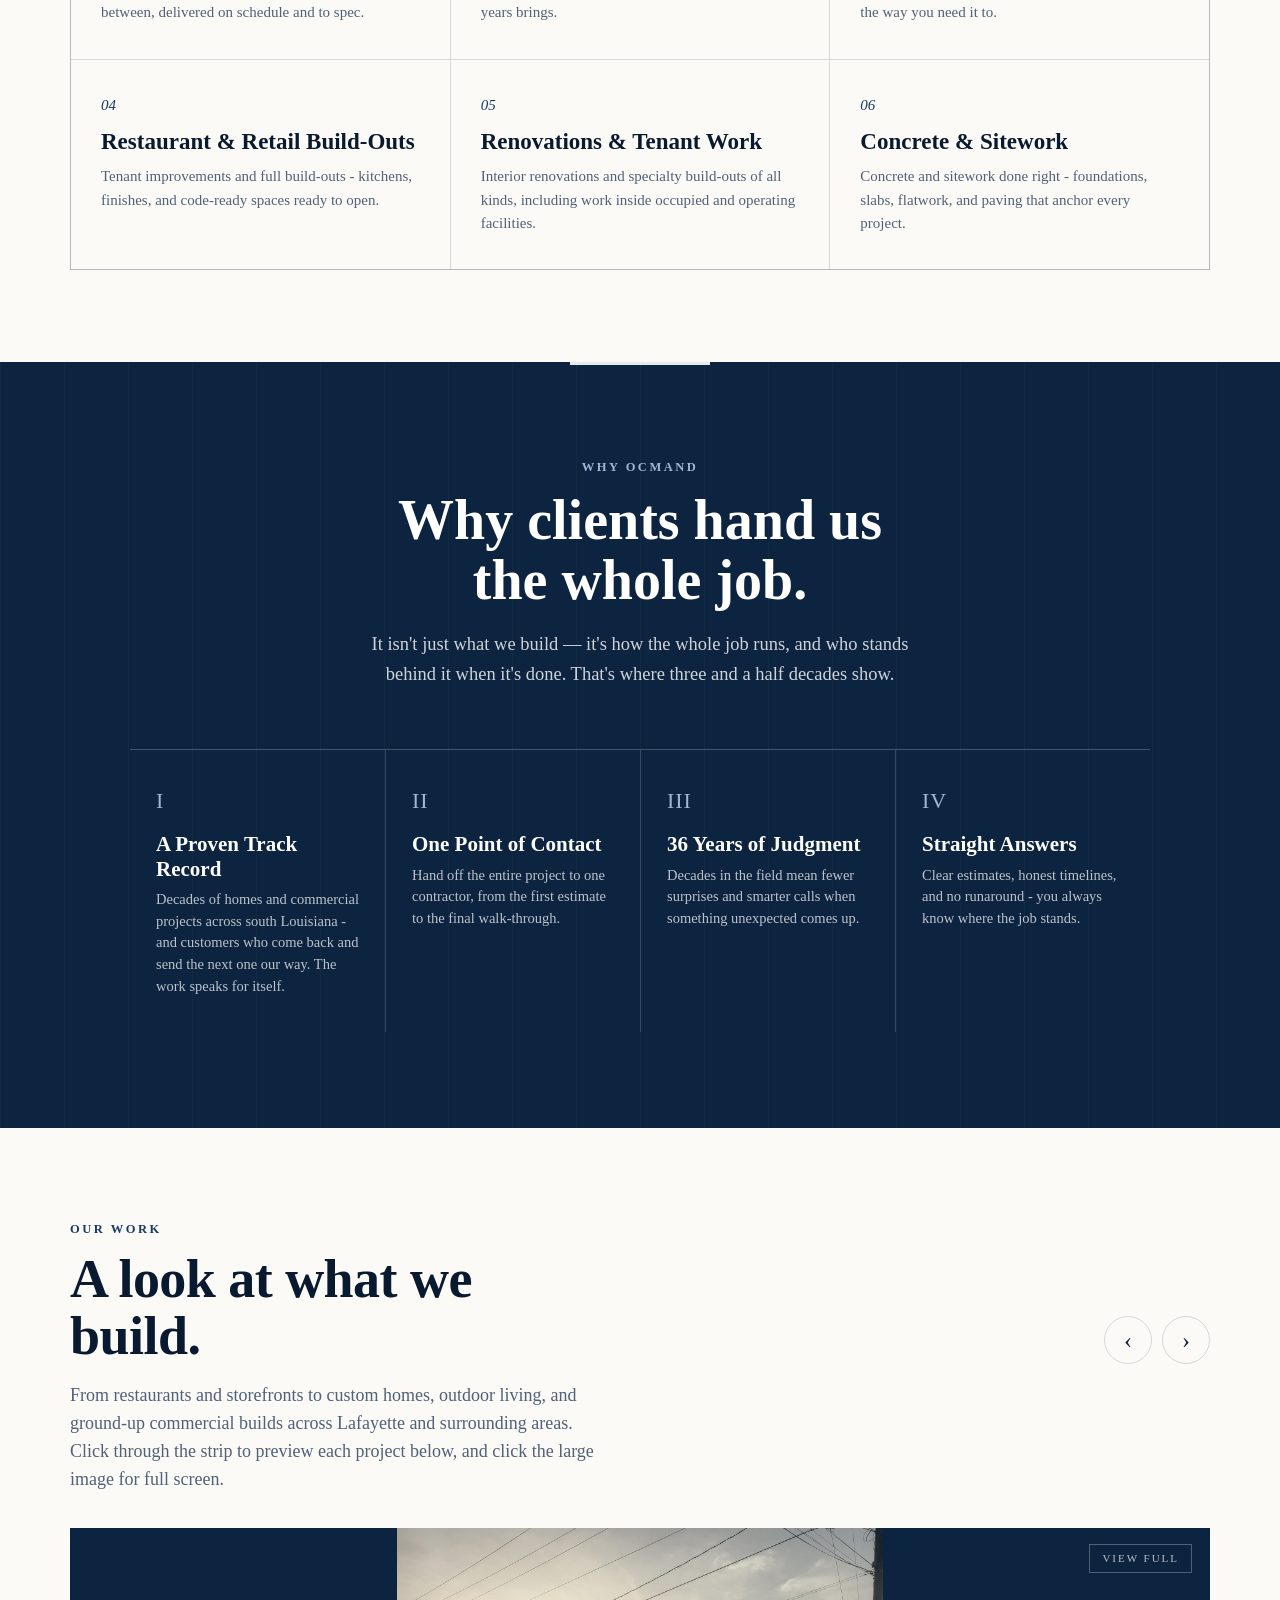
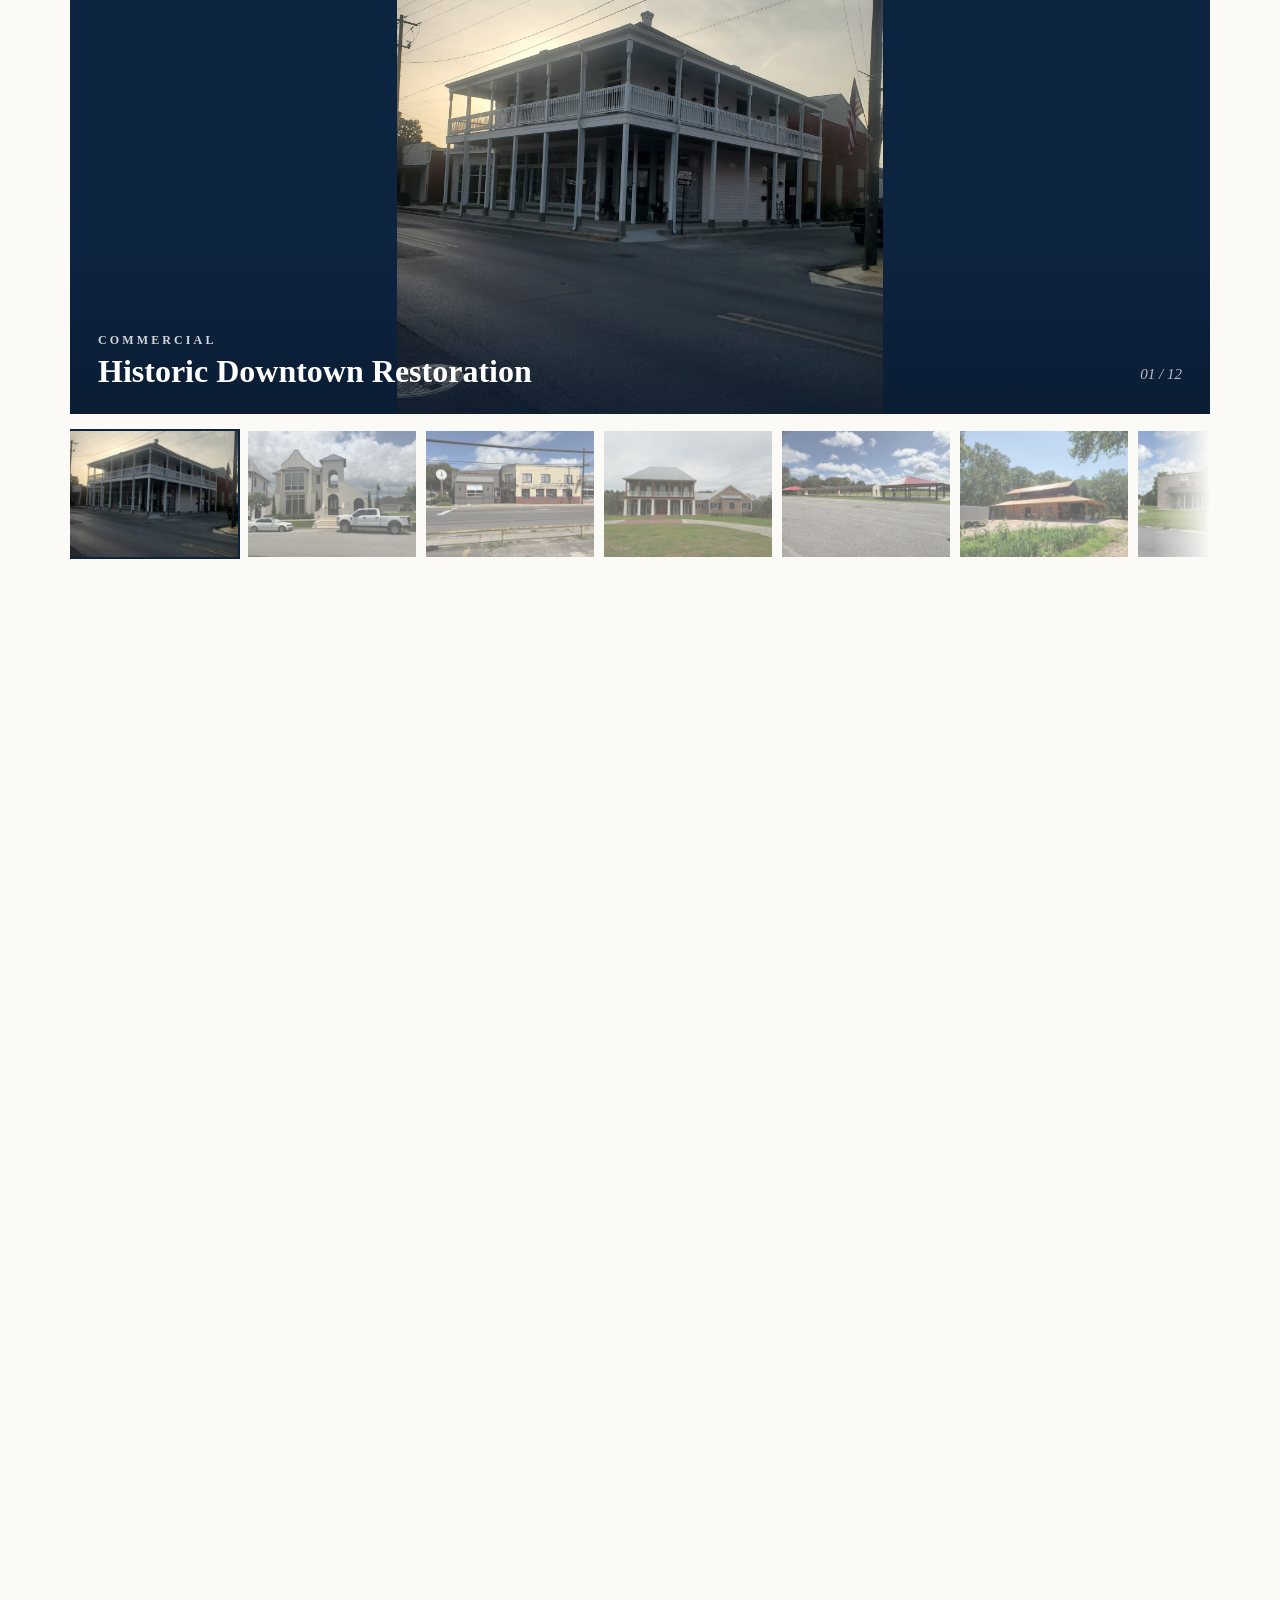
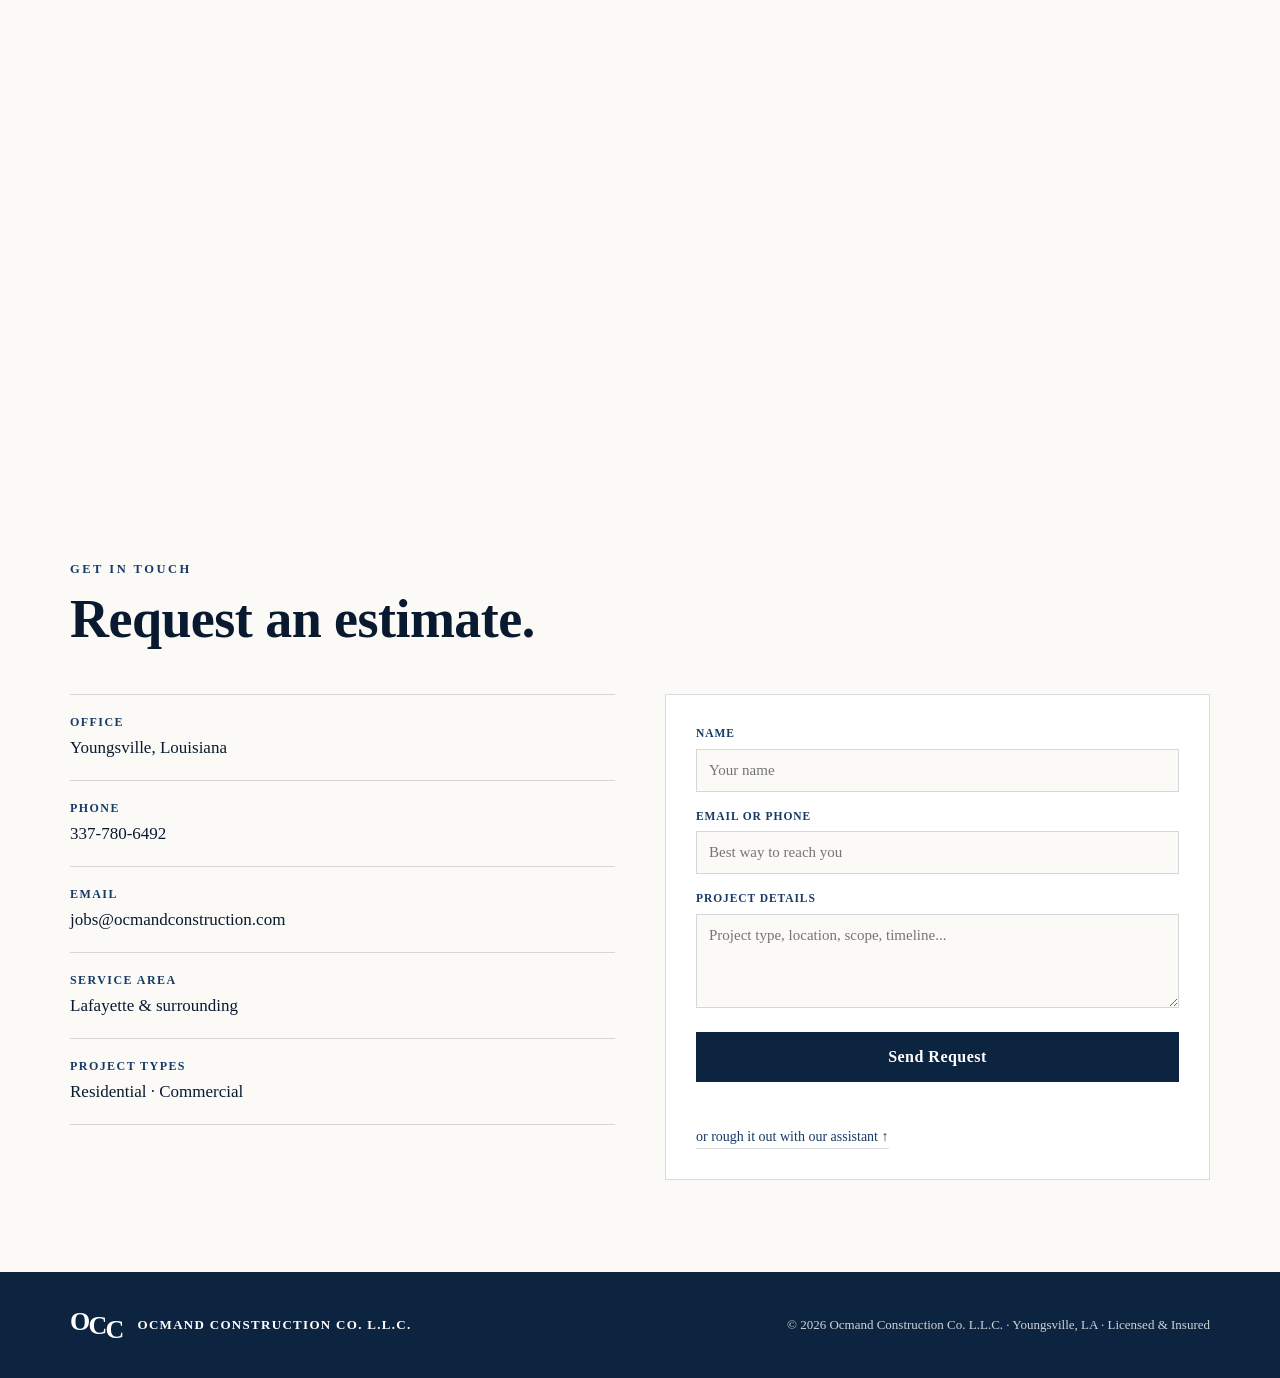
==== commit 53247617: "Update index.html" ====
--- a/index.html
+++ b/index.html
@@ -452,7 +452,7 @@
       <div class="oc-info-row"><div class="k">Phone</div><div class="v">337-780-6492</div></div>
       <div class="oc-info-row"><div class="k">Email</div><div class="v">jobs@ocmandconstruction.com</div></div>
       <div class="oc-info-row"><div class="k">Service Area</div><div class="v">Lafayette &amp; surrounding</div></div>
-      <div class="oc-info-row"><div class="k">Project Types</div><div class="v">Residential · Commercial · Renovations</div></div>
+      <div class="oc-info-row"><div class="k">Project Types</div><div class="v">Residential · Commercial </div></div>
     </div>
     <div class="oc-form">
       <div class="oc-field"><label>Name</label><input id="cfName" placeholder="Your name" /></div>
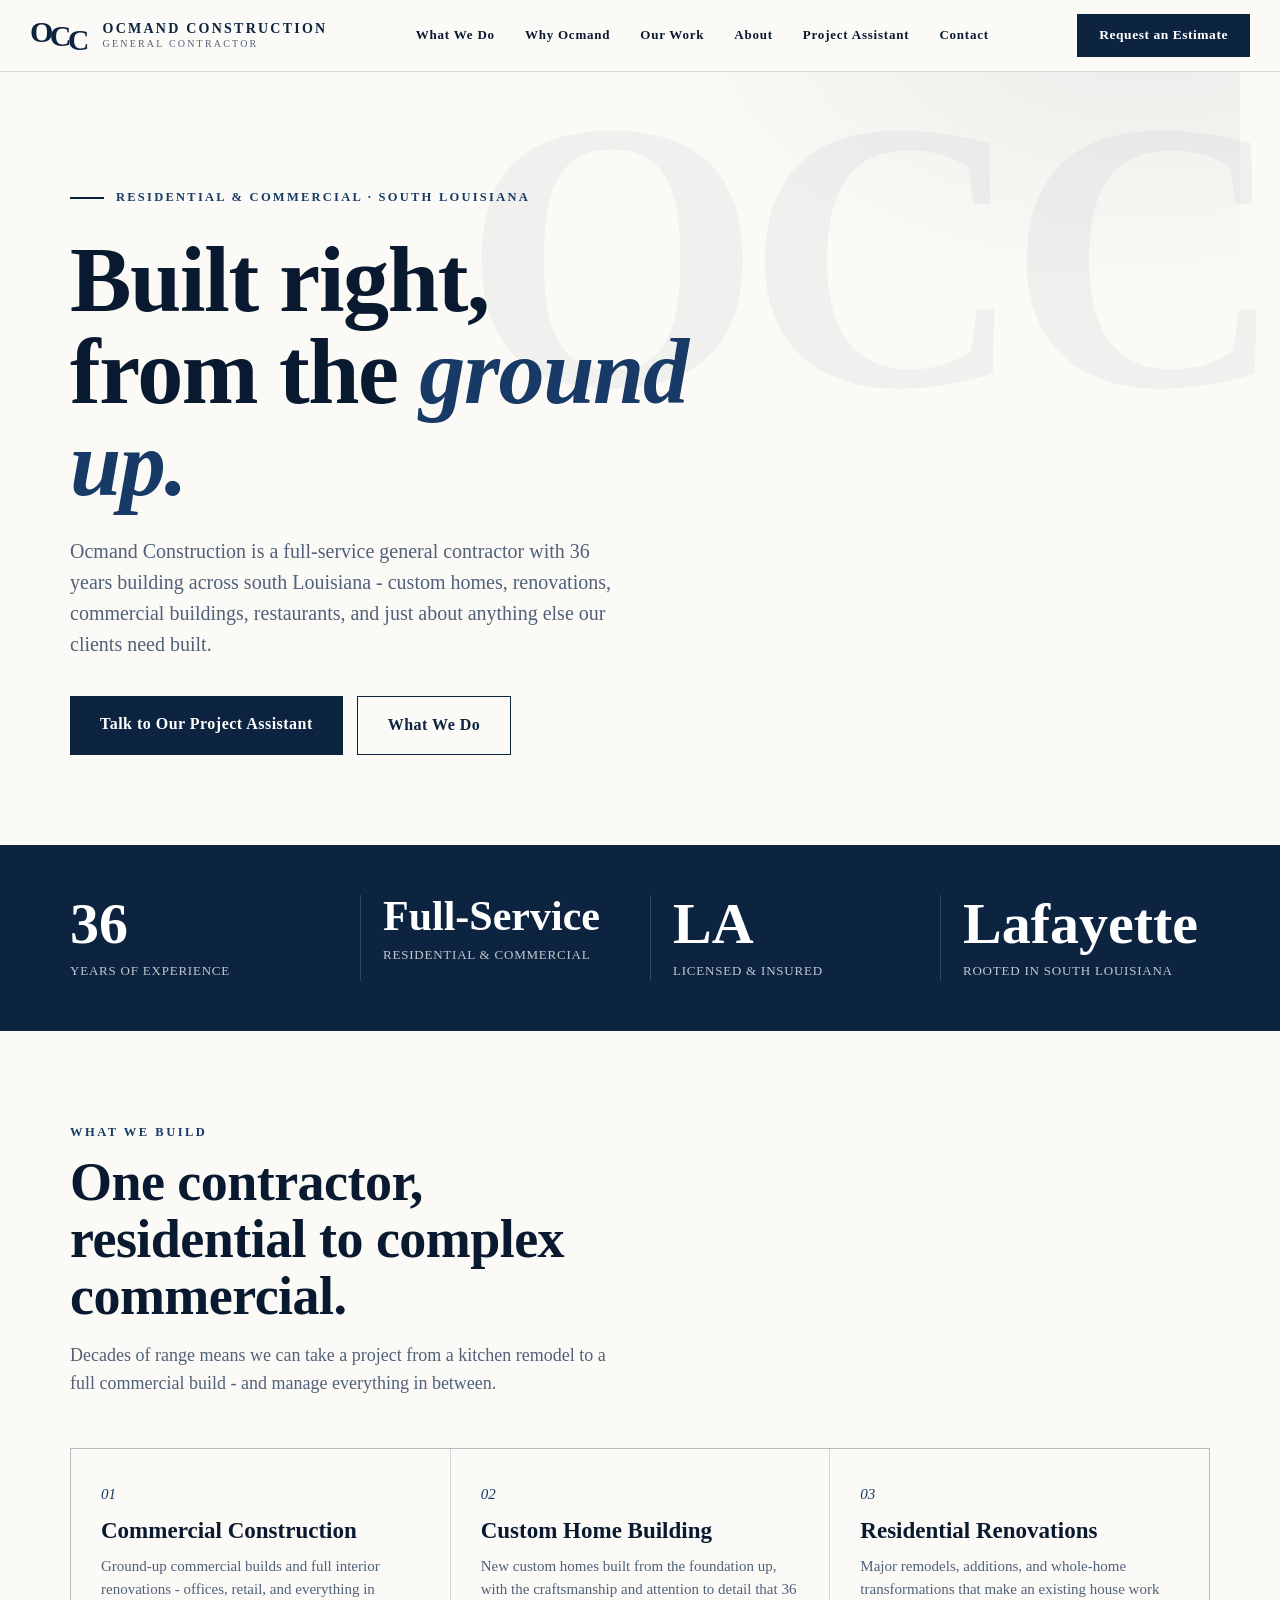
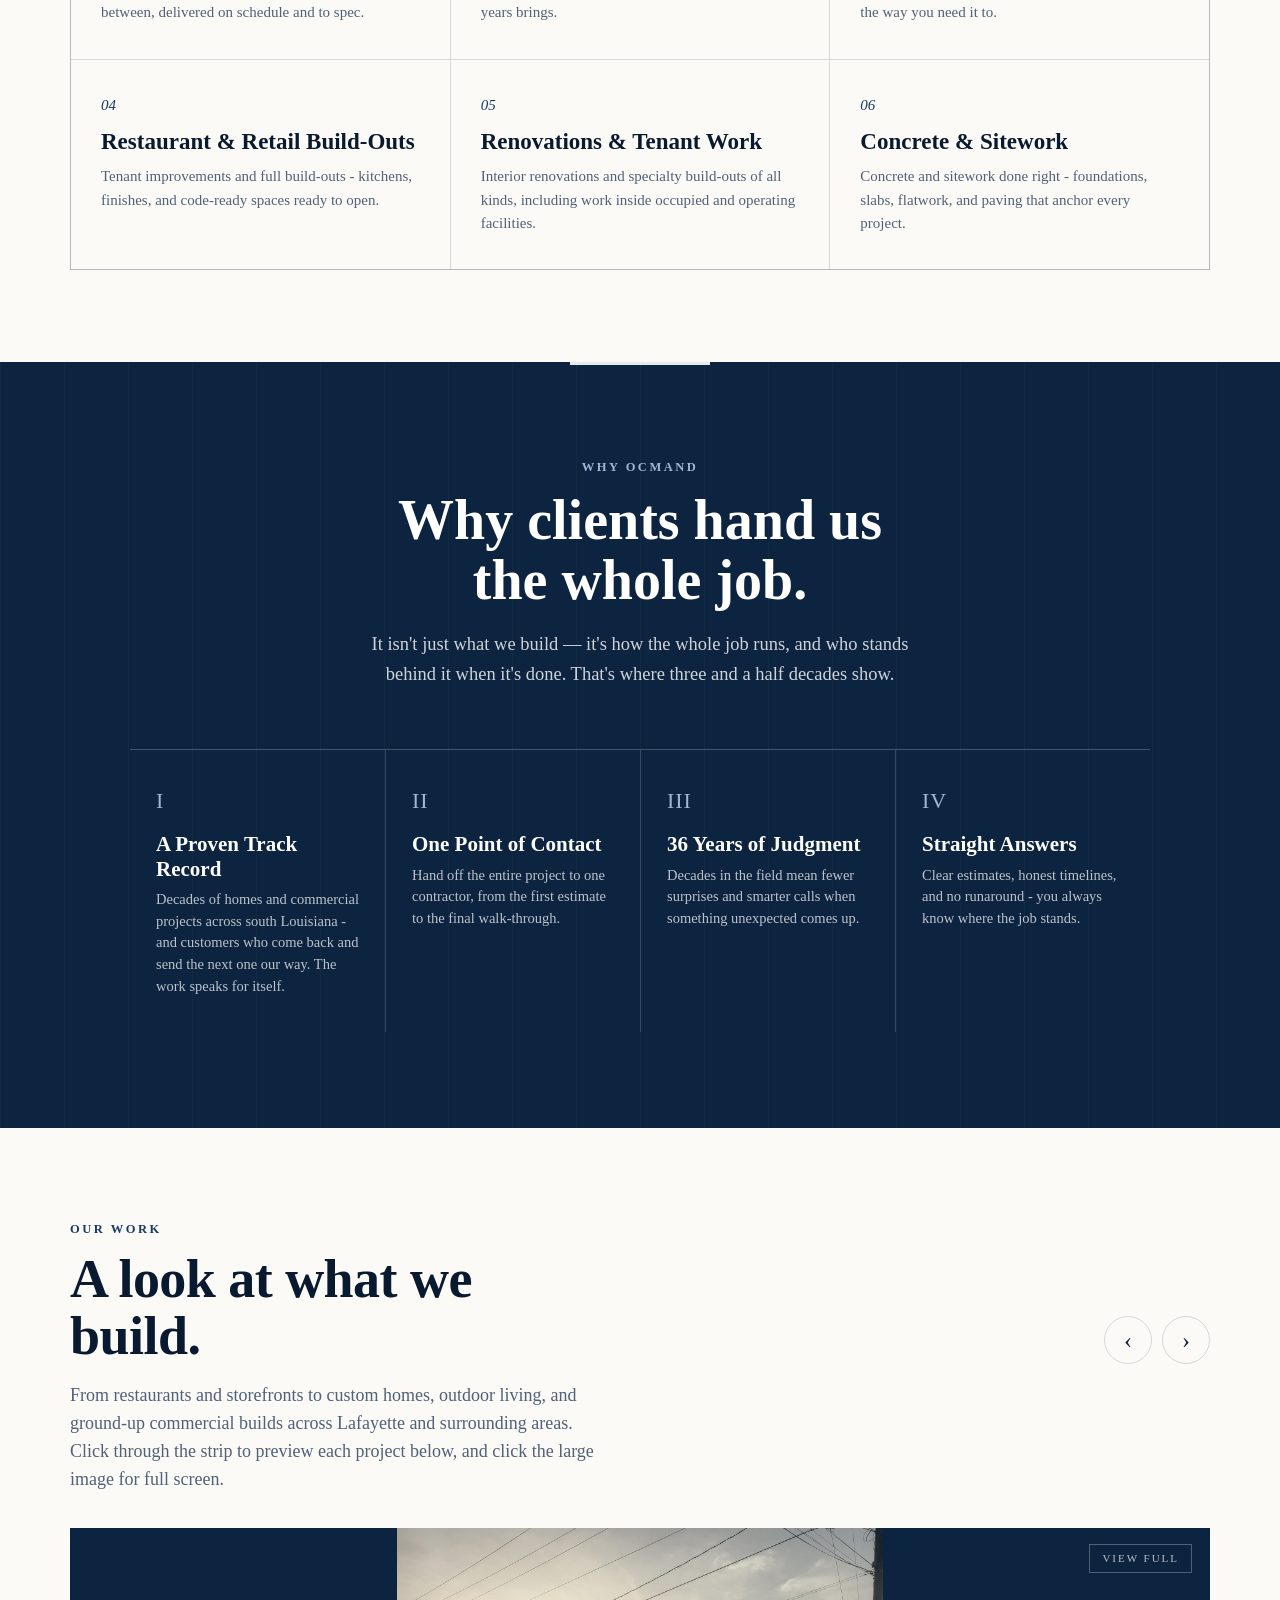
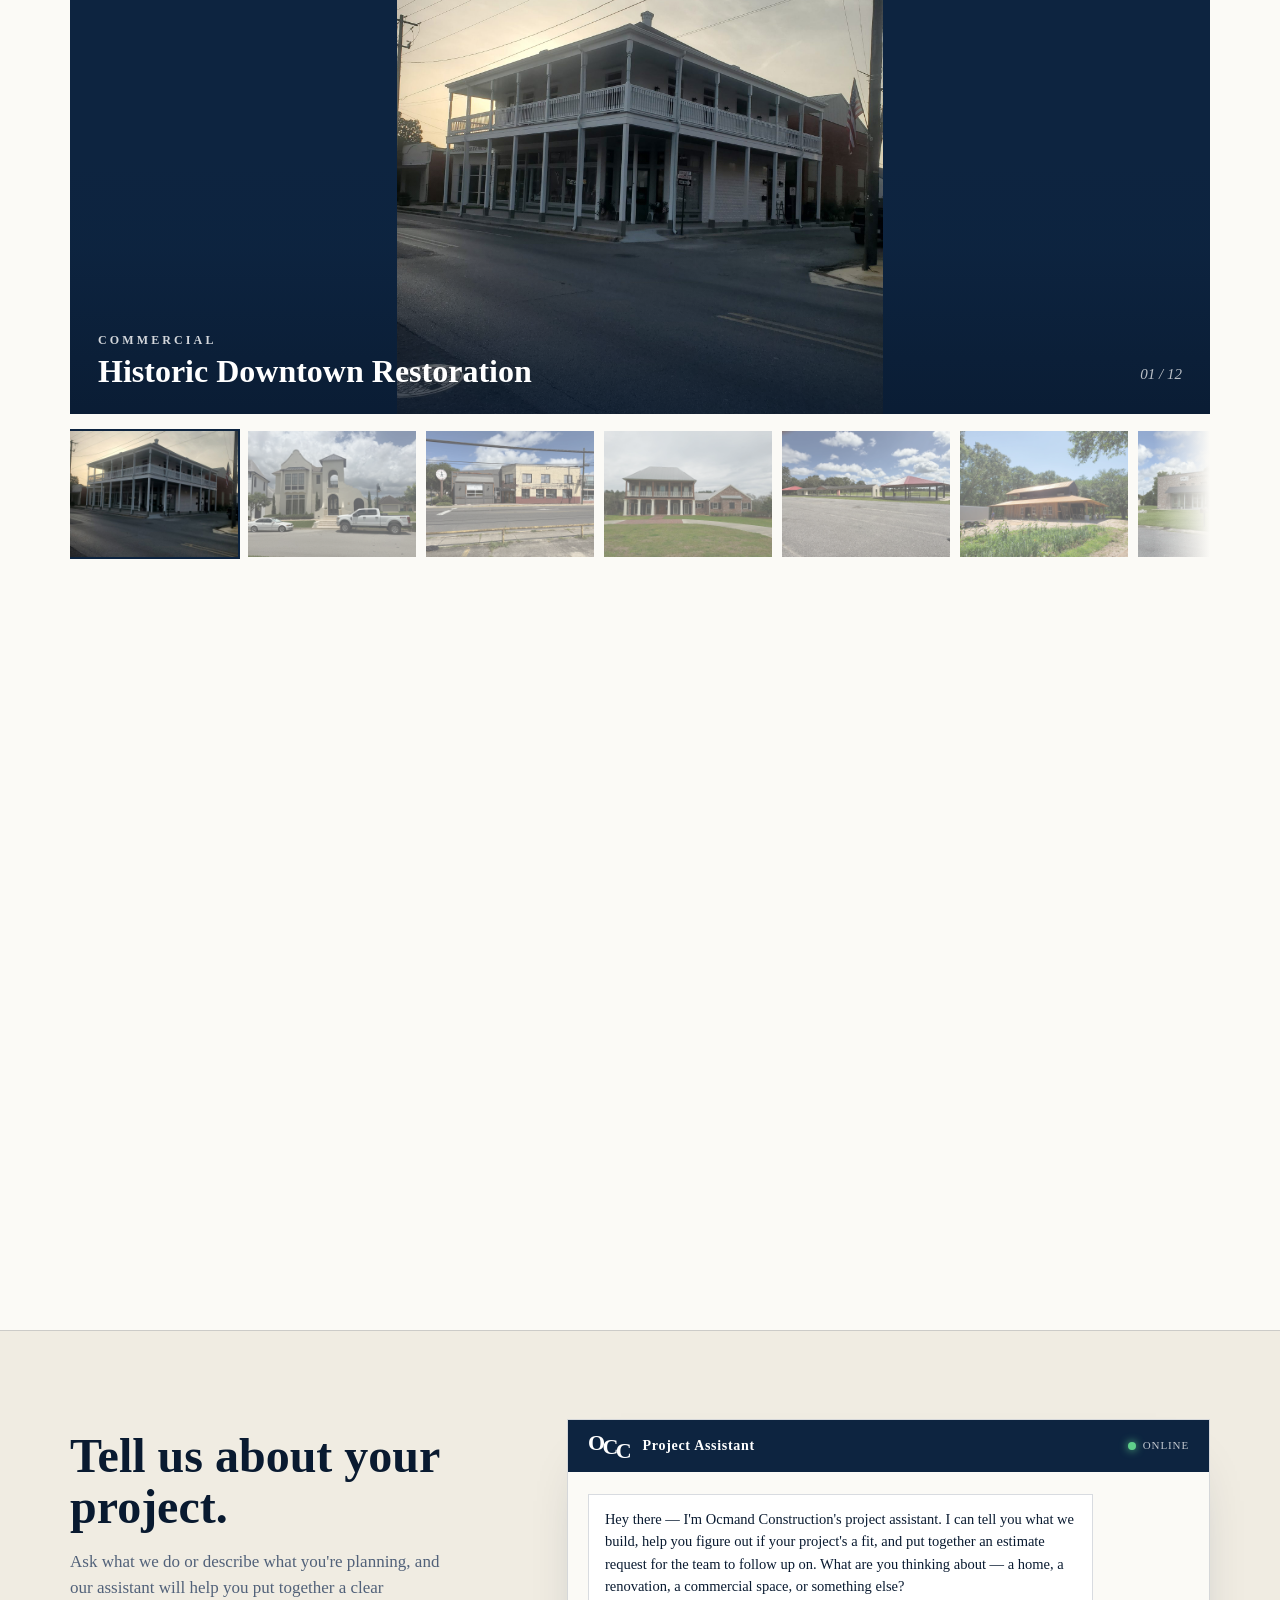
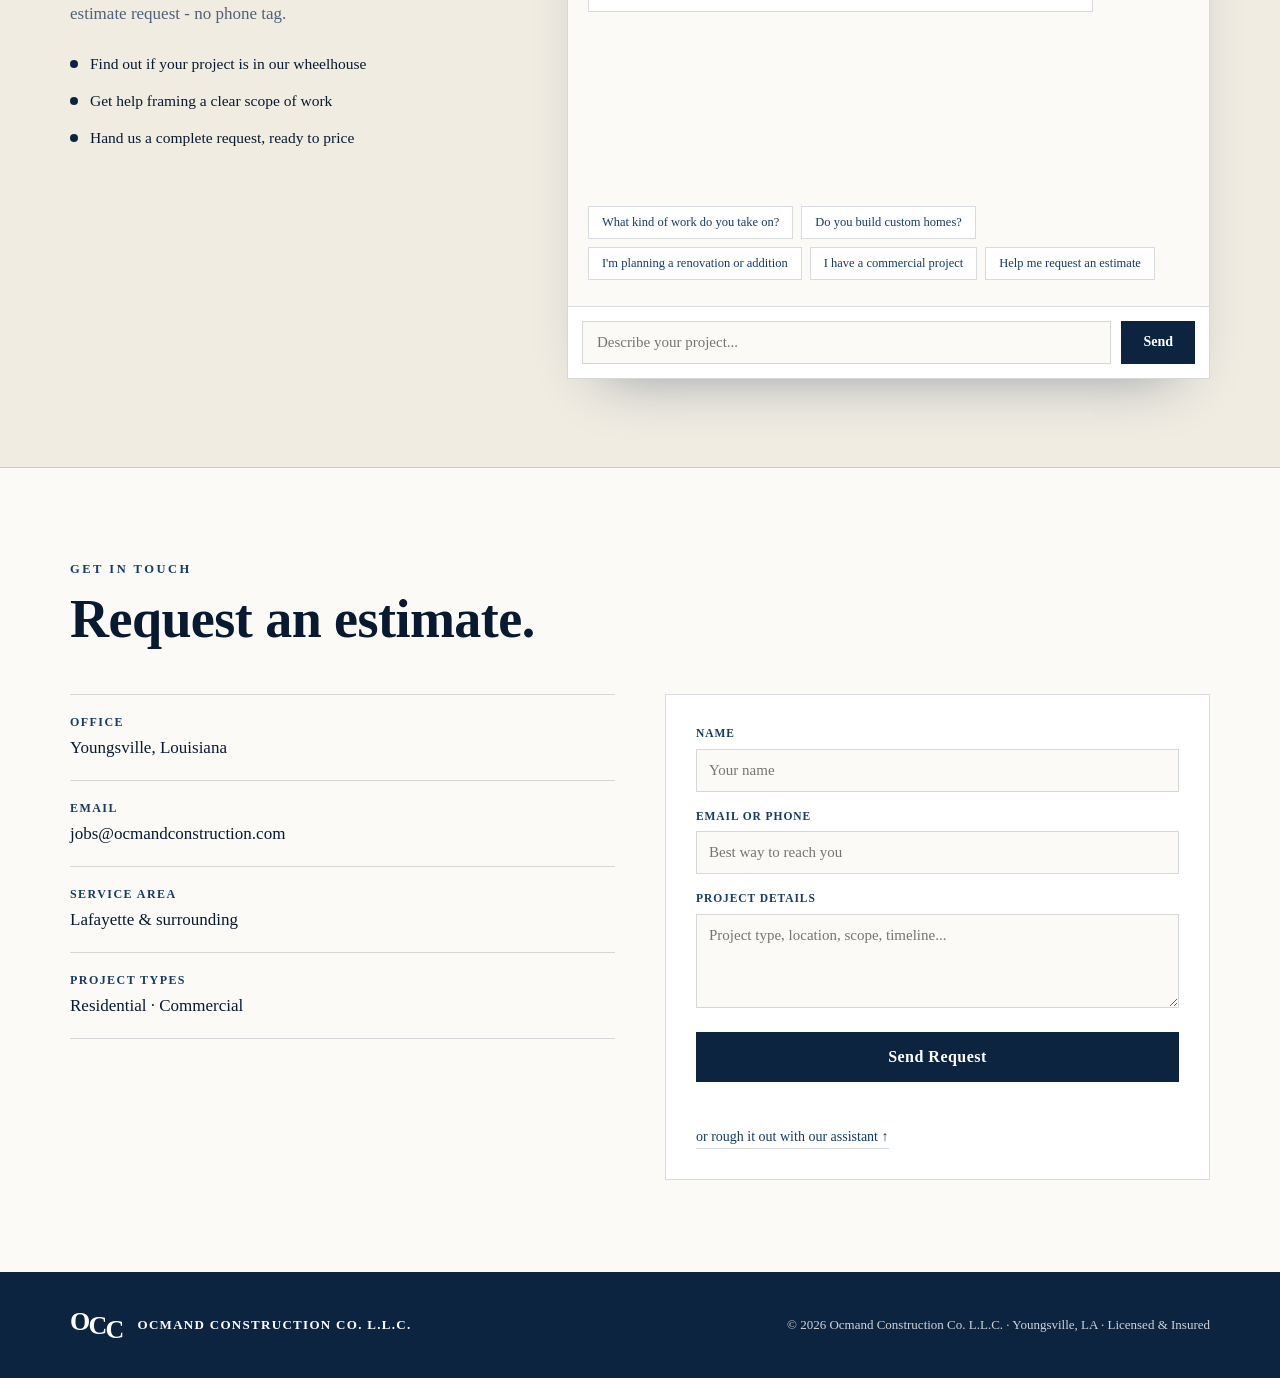
==== commit 8735b491: "Update index.html" ====
--- a/index.html
+++ b/index.html
@@ -449,7 +449,6 @@
   <div class="oc-contact-grid">
     <div>
       <div class="oc-info-row"><div class="k">Office</div><div class="v">Youngsville, Louisiana</div></div>
-      <div class="oc-info-row"><div class="k">Phone</div><div class="v">337-780-6492</div></div>
       <div class="oc-info-row"><div class="k">Email</div><div class="v">jobs@ocmandconstruction.com</div></div>
       <div class="oc-info-row"><div class="k">Service Area</div><div class="v">Lafayette &amp; surrounding</div></div>
       <div class="oc-info-row"><div class="k">Project Types</div><div class="v">Residential · Commercial </div></div>
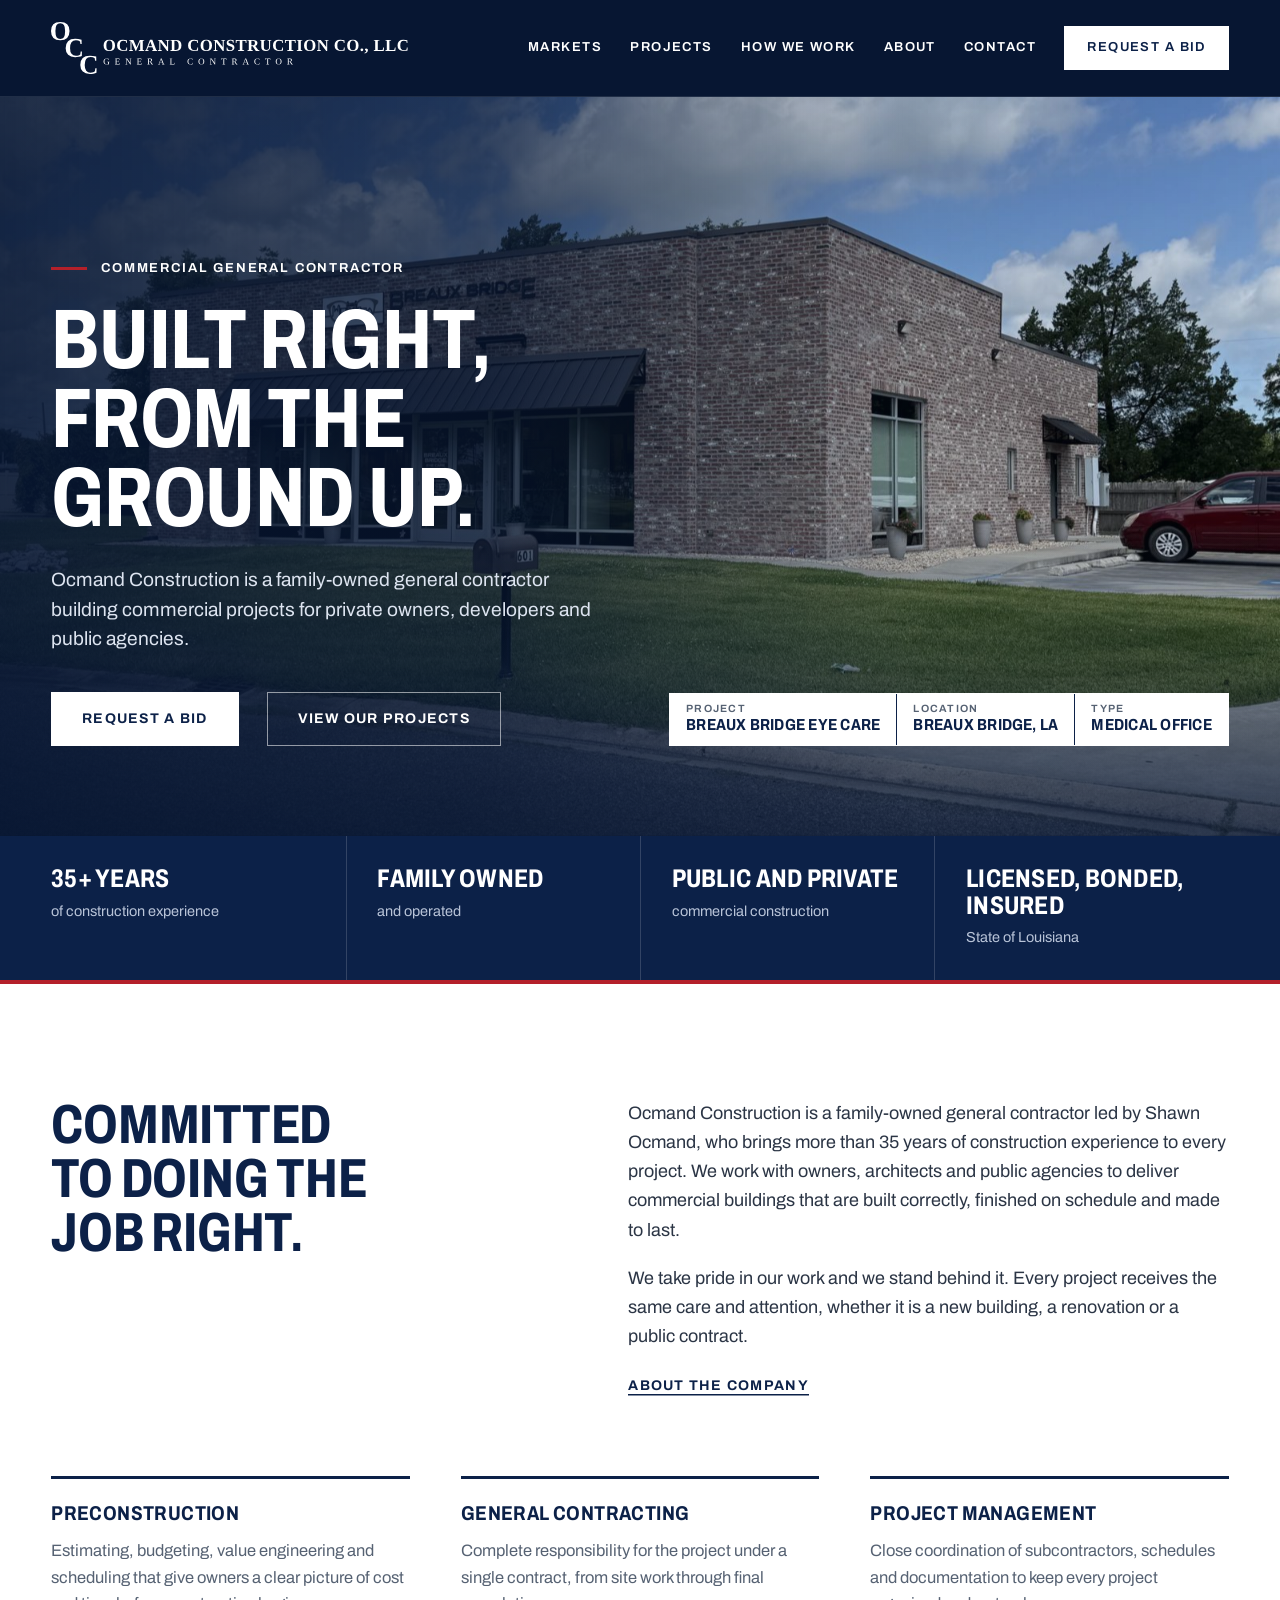
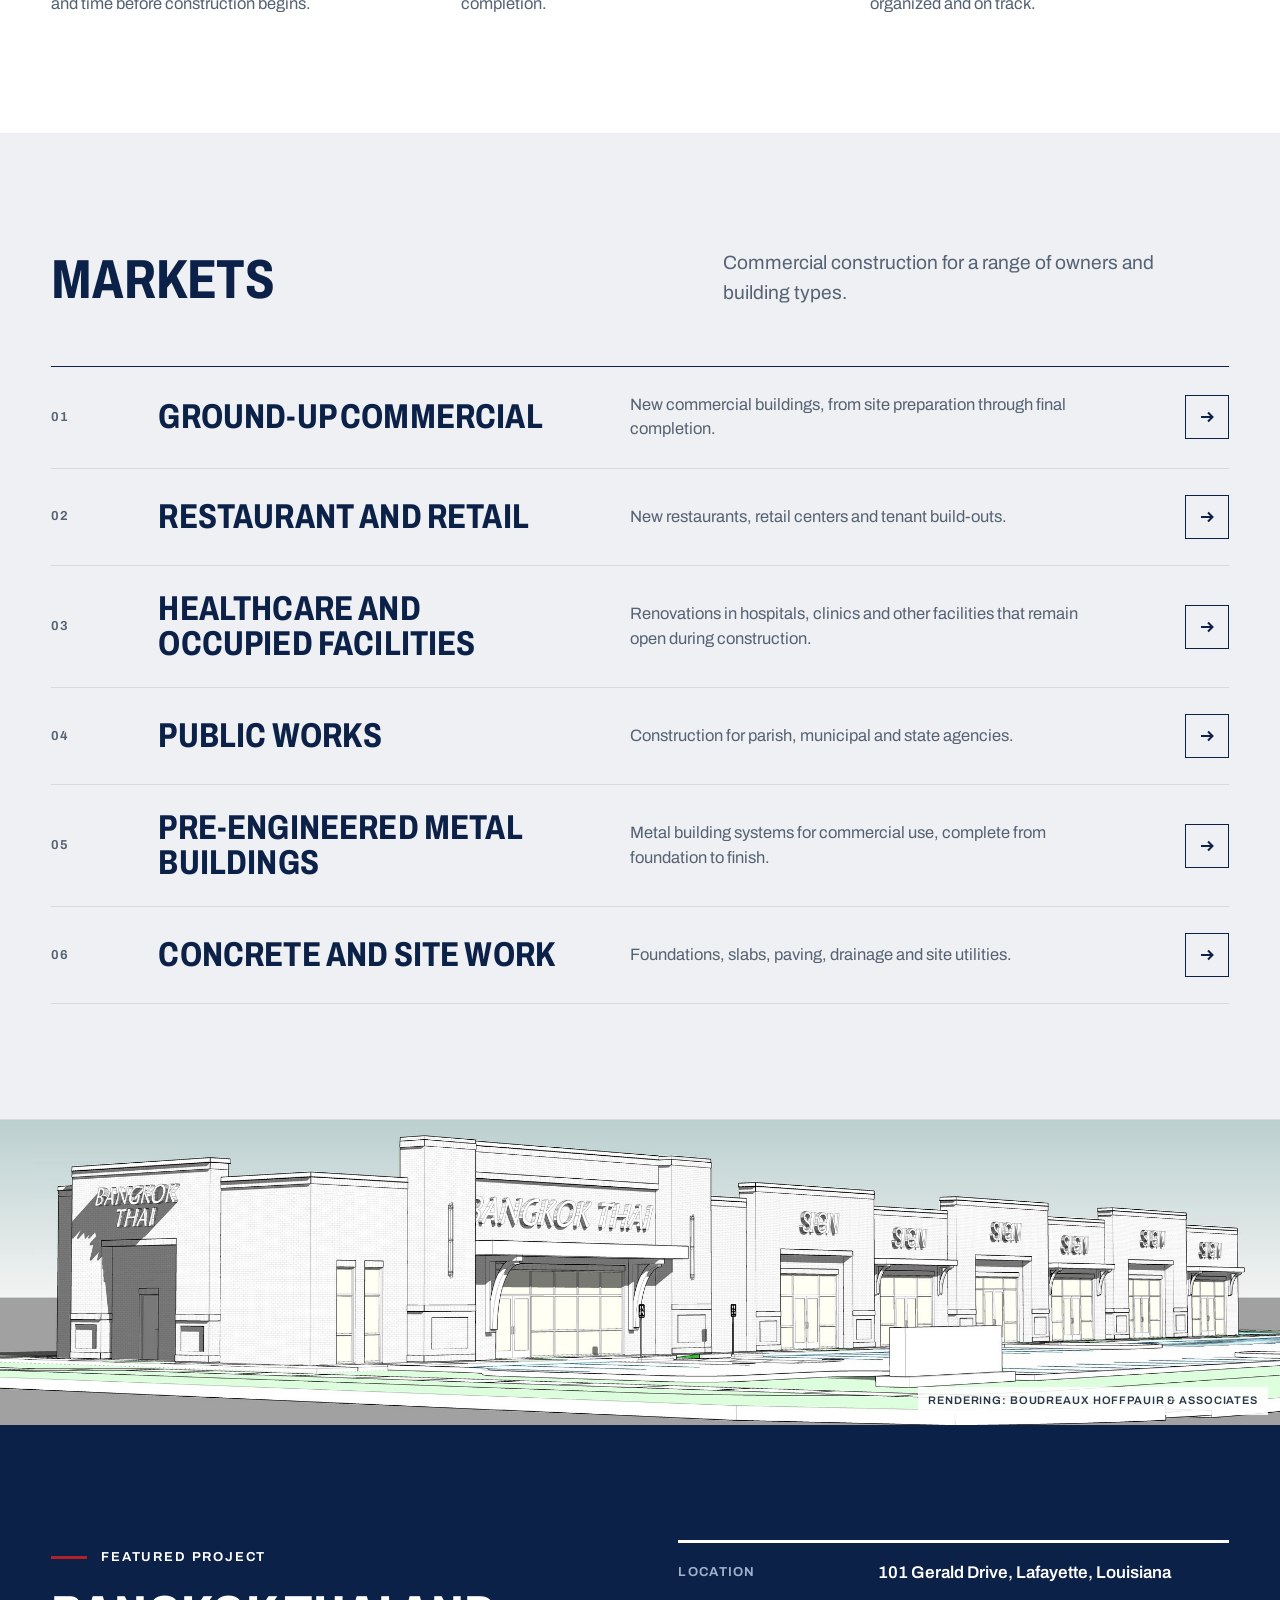
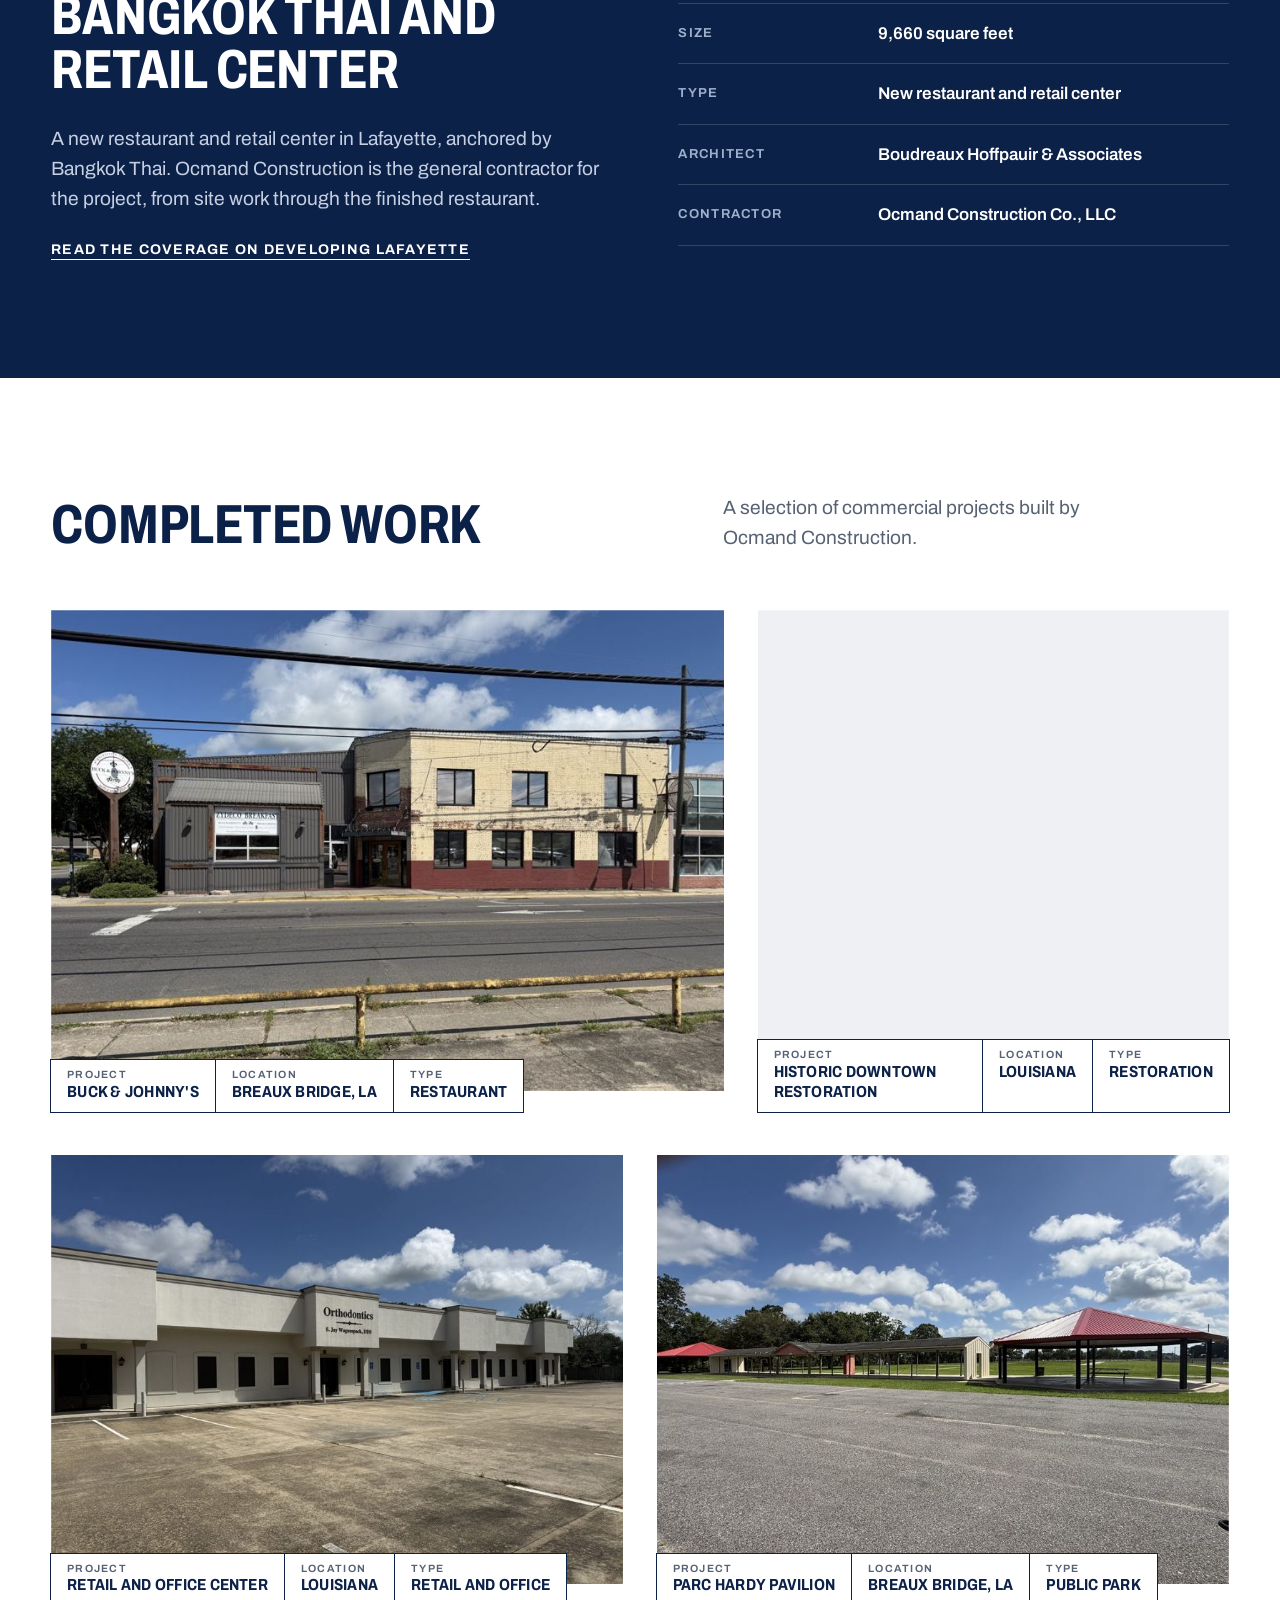
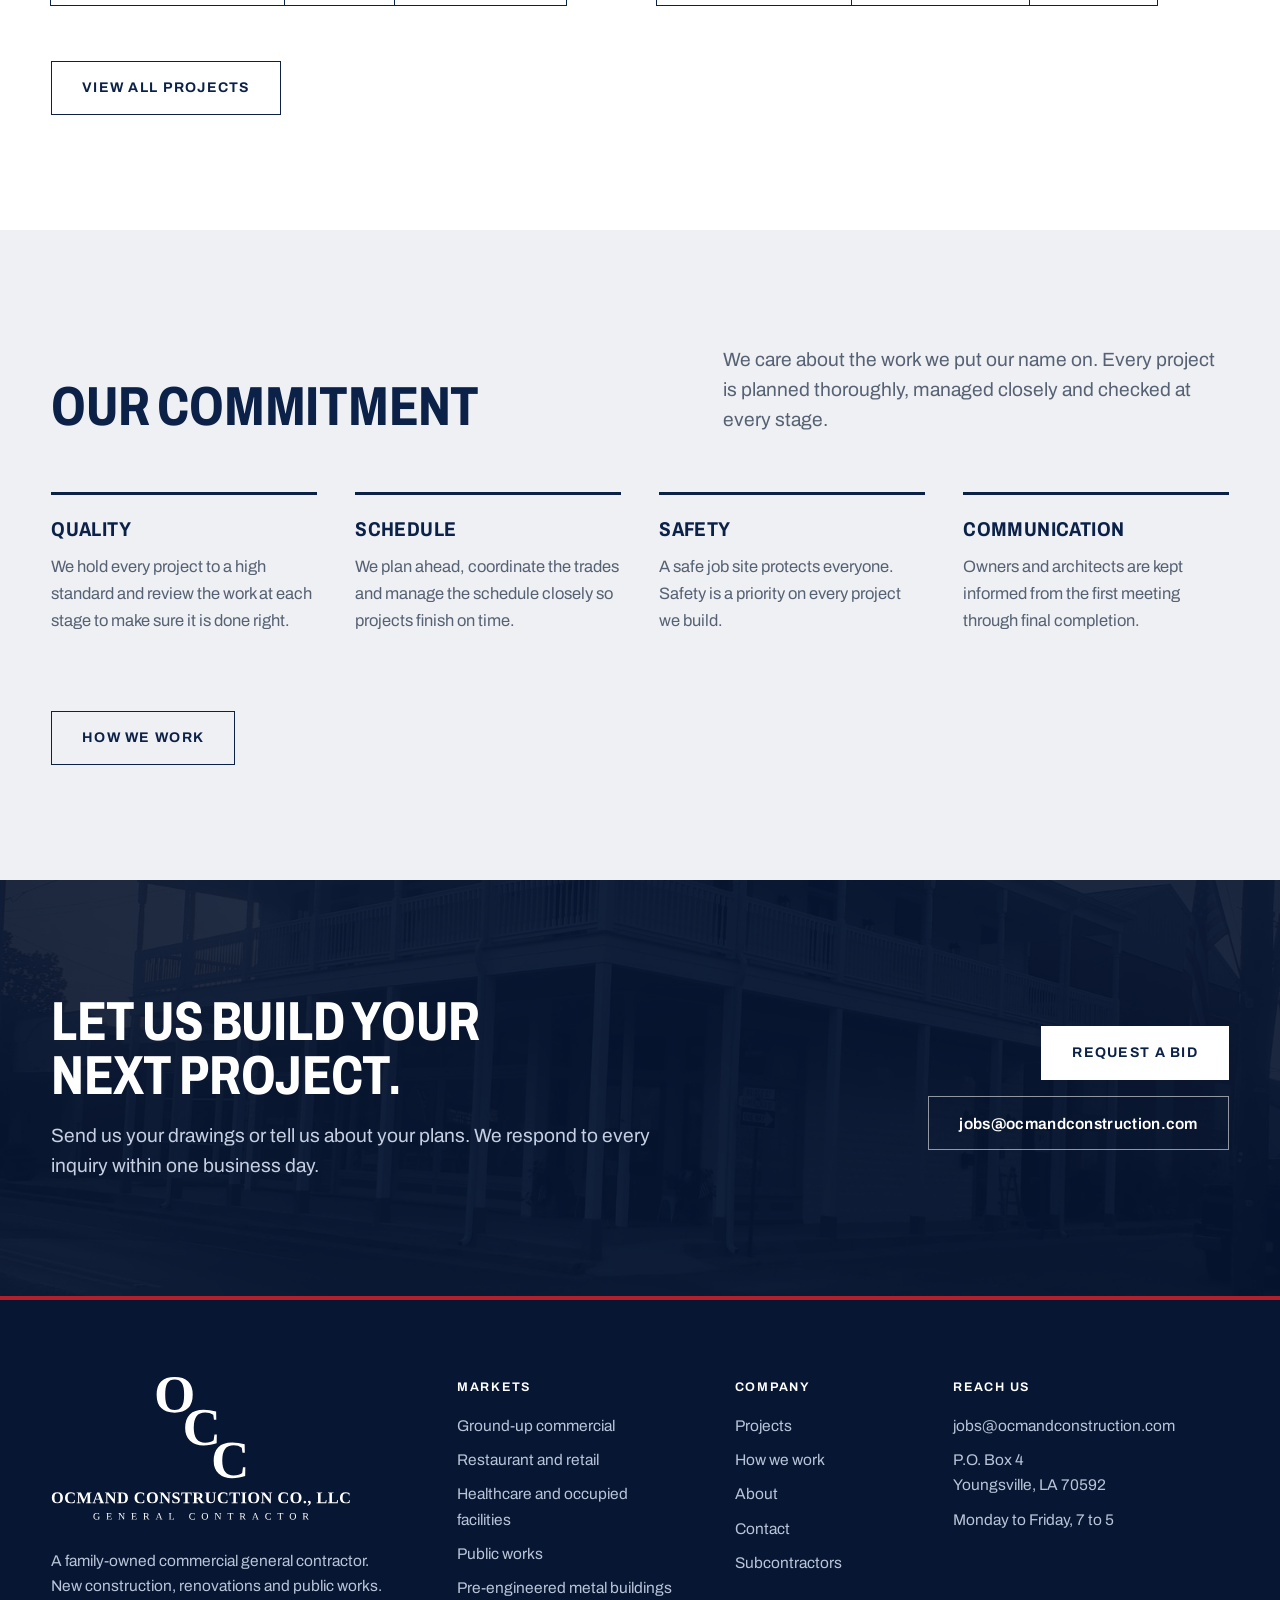
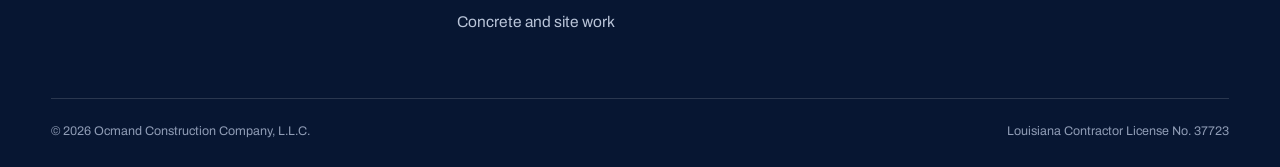
==== commit a8d2f841: "Replace site with multi-page commercial contractor site - New multi-page site: home, markets (six ma" ====
--- a/index.html
+++ b/index.html
@@ -1,800 +1,110 @@
 <!doctype html>
 <html lang="en">
 <head>
-<meta charset="utf-8" />
-<meta name="viewport" content="width=device-width, initial-scale=1" />
-<!-- Google tag (gtag.js) -->
+<meta charset="utf-8">
+<meta name="viewport" content="width=device-width, initial-scale=1">
+<title>Ocmand Construction Co., LLC | Commercial General Contractor</title>
+<meta name="description" content="Ocmand Construction is a family-owned commercial general contractor in Louisiana. New construction, renovations and public works for private owners and public agencies.">
+<link rel="canonical" href="https://ocmandconstruction.com/">
+<meta property="og:type" content="website"><meta property="og:site_name" content="Ocmand Construction Co., LLC">
+<meta property="og:title" content="Ocmand Construction Co., LLC | Commercial General Contractor"><meta property="og:description" content="Ocmand Construction is a family-owned commercial general contractor in Louisiana. New construction, renovations and public works for private owners and public agencies.">
+<meta property="og:url" content="https://ocmandconstruction.com/"><meta property="og:image" content="https://ocmandconstruction.com/og.jpg">
+<meta name="theme-color" content="#0c2148">
+<link rel="icon" href="favicon.svg" type="image/svg+xml"><link rel="apple-touch-icon" href="apple-touch-icon.png">
+<link rel="preload" href="archivo.woff2" as="font" type="font/woff2" crossorigin>
+<link rel="stylesheet" href="styles.css">
+<script>document.documentElement.classList.add('js')</script>
 <script async src="https://www.googletagmanager.com/gtag/js?id=G-M17NYKK31T"></script>
-<script>
-  window.dataLayer = window.dataLayer || [];
-  function gtag(){dataLayer.push(arguments);}
-  gtag('js', new Date());
-  gtag('config', 'G-M17NYKK31T');
-</script>
-<title>Ocmand Construction Co. — General Contractor | South Louisiana</title>
-<meta name="description" content="Ocmand Construction Co. is a full-service general contractor in Youngsville, Louisiana, with 36 years building residential and commercial projects across south Louisiana." />
-<style>
-:root{
-  --navy:#0d2440; --navy-700:#173a66; --navy-ink:#091a30;
-  --paper:#fbfaf6; --paper-2:#f0ece2; --paper-3:#e7e1d4;
-  --line:rgba(13,36,64,.16); --muted:#516179;
-}
-*{box-sizing:border-box;margin:0;padding:0;}
-html{scroll-behavior:smooth;}
-body{
-  font-family:'Times New Roman',Times,serif;color:var(--navy-ink);background:var(--paper);
-  line-height:1.55;-webkit-font-smoothing:antialiased;overflow-x:hidden;
-}
-.serif{font-family:'Times New Roman',Times,serif;}
-
-.occ-mono{display:inline-flex;align-items:center;font-family:'Times New Roman',Times,serif;font-weight:600;color:var(--navy);line-height:1;}
-.occ-mono b{font-weight:600;display:inline-block;}
-.occ-mono b:nth-child(1){transform:translateY(-3px);}
-.occ-mono b:nth-child(2){margin-left:-.12em;transform:translateY(1px);}
-.occ-mono b:nth-child(3){margin-left:-.12em;transform:translateY(5px);}
-
-.oc-nav{position:sticky;top:0;z-index:40;display:flex;align-items:center;justify-content:space-between;padding:14px 30px;background:rgba(251,250,246,.86);backdrop-filter:blur(10px);border-bottom:1px solid var(--line);}
-.oc-brand{display:flex;align-items:center;gap:13px;}
-.oc-brand .occ-mono{font-size:30px;}
-.oc-brand .wordmark{font-weight:700;font-size:14px;letter-spacing:.16em;text-transform:uppercase;color:var(--navy);line-height:1.2;}
-.oc-brand .wordmark small{display:block;font-weight:500;font-size:10px;letter-spacing:.22em;color:var(--muted);}
-.oc-navlinks{display:flex;gap:30px;}
-.oc-navlinks a{color:var(--navy-ink);text-decoration:none;font-size:13px;font-weight:600;letter-spacing:.06em;cursor:pointer;transition:color .2s;}
-.oc-navlinks a:hover{color:var(--navy-700);}
-.oc-navcta{background:var(--navy);color:#fff;border:none;padding:11px 22px;font-family:'Times New Roman',Times,serif;font-weight:600;letter-spacing:.04em;font-size:13.5px;cursor:pointer;transition:background .2s,transform .15s;text-decoration:none;display:inline-block;}
-.oc-navcta:hover{background:var(--navy-700);transform:translateY(-1px);}
-
-.oc-hero{position:relative;max-width:1200px;margin:0 auto;padding:110px 30px 90px;}
-.oc-hero-bg{position:absolute;inset:0;z-index:0;overflow:hidden;}
-.oc-hero-bg::after{content:"";position:absolute;inset:0;background:radial-gradient(820px 480px at 92% -8%, rgba(13,36,64,.07), transparent 62%);}
-.oc-hero-ghost{position:absolute;right:-30px;top:30px;font-weight:600;font-size:clamp(180px,30vw,420px);color:rgba(13,36,64,.045);line-height:.8;z-index:0;pointer-events:none;user-select:none;letter-spacing:-.04em;}
-.oc-hero-inner{position:relative;z-index:1;}
-.oc-eyebrow{display:inline-flex;align-items:center;gap:12px;color:var(--navy-700);font-weight:600;letter-spacing:.18em;font-size:12.5px;text-transform:uppercase;margin-bottom:26px;}
-.oc-eyebrow::before{content:"";width:34px;height:2px;background:var(--navy);}
-.oc-hero h1{font-weight:600;font-size:clamp(46px,7.2vw,96px);line-height:1.0;letter-spacing:-.015em;margin:0 0 26px;max-width:16ch;color:var(--navy-ink);}
-.oc-hero h1 em{font-style:italic;color:var(--navy-700);}
-.oc-hero p{font-size:clamp(17px,2vw,20px);color:var(--muted);max-width:56ch;margin:0 0 36px;}
-.oc-hero-actions{display:flex;flex-wrap:wrap;gap:14px;}
-.oc-btn-primary{background:var(--navy);color:#fff;border:none;padding:16px 30px;font-family:'Times New Roman',Times,serif;font-weight:600;letter-spacing:.03em;font-size:16px;cursor:pointer;transition:background .2s,transform .15s;text-decoration:none;display:inline-block;}
-.oc-btn-primary:hover{background:var(--navy-700);transform:translateY(-2px);}
-.oc-btn-ghost{background:transparent;color:var(--navy);border:1.5px solid var(--navy);padding:16px 30px;font-family:'Times New Roman',Times,serif;font-weight:600;letter-spacing:.03em;font-size:16px;cursor:pointer;transition:background .2s,color .2s;text-decoration:none;display:inline-block;}
-.oc-btn-ghost:hover{background:var(--navy);color:#fff;}
-
-.oc-stats{background:var(--navy);color:#fff;}
-.oc-stats-inner{max-width:1200px;margin:0 auto;display:grid;grid-template-columns:repeat(4,1fr);padding:50px 30px;gap:20px;}
-.oc-stat{border-left:1px solid rgba(255,255,255,.16);padding-left:22px;}
-.oc-stat:first-child{border-left:none;padding-left:0;}
-.oc-stat .num{font-weight:600;font-size:clamp(38px,5vw,58px);line-height:1;}
-.oc-stat .num.fit{font-size:clamp(28px,3.3vw,42px);}
-.oc-stat .lbl{font-size:13px;letter-spacing:.06em;color:rgba(255,255,255,.75);margin-top:8px;text-transform:uppercase;}
-
-.oc-section{max-width:1200px;margin:0 auto;padding:92px 30px;}
-.oc-kicker{color:var(--navy-700);font-weight:600;letter-spacing:.2em;font-size:12.5px;text-transform:uppercase;}
-.oc-title{font-weight:600;font-size:clamp(32px,4.6vw,54px);line-height:1.05;letter-spacing:-.01em;margin:12px 0 0;color:var(--navy-ink);max-width:20ch;}
-.oc-lead{color:var(--muted);font-size:18px;max-width:60ch;margin:18px 0 0;}
-
-.oc-grid{display:grid;grid-template-columns:repeat(3,1fr);gap:1px;background:var(--line);border:1px solid var(--line);margin-top:50px;}
-.oc-card{background:var(--paper);padding:34px 30px;transition:background .25s;}
-.oc-card:hover{background:var(--paper-2);}
-.oc-card .idx{font-style:italic;font-size:15px;color:var(--navy-700);}
-.oc-card h3{font-weight:600;font-size:23px;margin:12px 0 10px;color:var(--navy-ink);line-height:1.15;}
-.oc-card p{color:var(--muted);font-size:15px;margin:0;}
-
-.oc-band{background:var(--navy);color:#fff;position:relative;overflow:hidden;}
-.oc-band::before{content:"";position:absolute;inset:0;background:repeating-linear-gradient(90deg, rgba(255,255,255,.025) 0 1px, transparent 1px 64px);pointer-events:none;}
-.oc-band::after{content:"";position:absolute;left:50%;top:0;width:140px;height:3px;background:#fff;transform:translateX(-50%);opacity:.9;}
-.oc-band-inner{position:relative;max-width:1080px;margin:0 auto;padding:96px 30px;text-align:center;}
-.oc-band .oc-kicker{color:#9fb6d6;}
-.oc-band h2{font-weight:700;font-size:clamp(32px,4.8vw,56px);line-height:1.06;margin:14px auto 20px;max-width:18ch;}
-.oc-band .band-lead{color:rgba(255,255,255,.8);font-size:18.5px;line-height:1.6;max-width:62ch;margin:0 auto;}
-.oc-range-row{display:grid;grid-template-columns:repeat(4,1fr);margin-top:60px;border-top:1px solid rgba(255,255,255,.22);}
-.oc-range-item{padding:34px 26px;border-left:1px solid rgba(255,255,255,.16);text-align:left;transition:background .25s;}
-.oc-range-item:first-child{border-left:none;}
-.oc-range-item:hover{background:rgba(255,255,255,.04);}
-.oc-range-item .rn{font-size:22px;color:#9fb6d6;letter-spacing:.04em;}
-.oc-range-item .h{font-weight:700;font-size:21px;margin:14px 0 8px;line-height:1.15;}
-.oc-range-item .s{color:rgba(255,255,255,.72);font-size:14.5px;line-height:1.5;}
-
-.oc-about{display:grid;grid-template-columns:1fr 1fr;gap:56px;align-items:start;}
-.oc-about .body p{color:var(--muted);font-size:17px;margin:0 0 18px;}
-.oc-about .body p strong{color:var(--navy-ink);}
-.oc-steps{display:grid;gap:0;}
-.oc-step{display:flex;gap:20px;padding:22px 0;border-top:1px solid var(--line);}
-.oc-step:last-child{border-bottom:1px solid var(--line);}
-.oc-step .n{font-weight:600;font-size:30px;color:var(--navy-700);line-height:1;min-width:46px;}
-.oc-step h4{font-weight:600;font-size:19px;margin:0 0 5px;color:var(--navy-ink);}
-.oc-step p{color:var(--muted);font-size:14.5px;margin:0;}
-
-.oc-assistant{background:var(--paper-2);border-top:1px solid var(--line);border-bottom:1px solid var(--line);}
-.oc-ai-wrap{max-width:1200px;margin:0 auto;padding:88px 30px;display:grid;grid-template-columns:.82fr 1.18fr;gap:50px;align-items:start;}
-.oc-ai-copy h2{font-weight:600;font-size:clamp(30px,4.4vw,48px);line-height:1.06;margin:12px 0 16px;color:var(--navy-ink);}
-.oc-ai-copy p{color:var(--muted);font-size:17px;max-width:44ch;}
-.oc-ai-bullets{list-style:none;padding:0;margin:24px 0 0;}
-.oc-ai-bullets li{display:flex;gap:12px;align-items:flex-start;margin-bottom:13px;color:var(--navy-ink);font-size:15.5px;}
-.oc-ai-bullets li::before{content:"";flex:0 0 auto;margin-top:8px;width:8px;height:8px;background:var(--navy);border-radius:50%;}
-
-.oc-chat{background:var(--paper);border:1px solid var(--line);display:flex;flex-direction:column;height:560px;box-shadow:0 28px 56px -34px rgba(13,36,64,.45);}
-.oc-chat-head{display:flex;align-items:center;gap:11px;padding:15px 20px;background:var(--navy);color:#fff;}
-.oc-chat-head .occ-mono{font-size:22px;}
-.oc-chat-head .occ-mono b{color:#fff;}
-.oc-chat-title{font-weight:700;letter-spacing:.05em;font-size:14px;}
-.oc-chat-sub{margin-left:auto;display:flex;align-items:center;gap:7px;font-size:11px;color:rgba(255,255,255,.75);letter-spacing:.08em;text-transform:uppercase;}
-.oc-dot{width:8px;height:8px;border-radius:50%;background:#5fd08a;box-shadow:0 0 9px #5fd08a;}
-.oc-chat-log{flex:1;overflow-y:auto;padding:22px 20px;display:flex;flex-direction:column;gap:14px;}
-.oc-msg{max-width:84%;padding:13px 16px;font-size:14.5px;line-height:1.55;white-space:pre-wrap;}
-.oc-msg.user{align-self:flex-end;background:var(--navy);color:#fff;}
-.oc-msg.bot{align-self:flex-start;background:#fff;border:1px solid var(--line);color:var(--navy-ink);}
-.oc-suggest{display:flex;flex-wrap:wrap;gap:8px;padding:0 20px 14px;}
-.oc-chip{background:#fff;border:1px solid var(--line);color:var(--navy-700);font-size:12.5px;padding:8px 13px;cursor:pointer;font-family:'Times New Roman',Times,serif;transition:all .2s;}
-.oc-chip:hover{border-color:var(--navy);background:var(--navy);color:#fff;}
-.oc-chat-input{display:flex;gap:10px;padding:14px;border-top:1px solid var(--line);background:#fff;}
-.oc-chat-input input{flex:1;background:var(--paper);border:1px solid var(--line);color:var(--navy-ink);padding:12px 14px;font-family:'Times New Roman',Times,serif;font-size:15px;outline:none;}
-.oc-chat-input input:focus{border-color:var(--navy);}
-.oc-send{background:var(--navy);color:#fff;border:none;padding:0 22px;cursor:pointer;font-family:'Times New Roman',Times,serif;font-weight:600;font-size:14px;transition:background .2s;}
-.oc-send:hover{background:var(--navy-700);}
-.oc-send:disabled{opacity:.5;cursor:not-allowed;}
-.oc-typing span{display:inline-block;width:7px;height:7px;border-radius:50%;background:var(--muted);margin-right:4px;animation:ocb 1s infinite;}
-.oc-typing span:nth-child(2){animation-delay:.15s;}
-.oc-typing span:nth-child(3){animation-delay:.3s;}
-@keyframes ocb{0%,60%,100%{opacity:.25;transform:translateY(0);}30%{opacity:1;transform:translateY(-4px);}}
-
-.oc-contact-grid{display:grid;grid-template-columns:1fr 1fr;gap:50px;align-items:start;margin-top:46px;}
-.oc-info-row{padding:18px 0;border-top:1px solid var(--line);}
-.oc-info-row:last-child{border-bottom:1px solid var(--line);}
-.oc-info-row .k{font-weight:600;letter-spacing:.12em;text-transform:uppercase;color:var(--navy-700);font-size:12px;}
-.oc-info-row .v{font-size:17px;color:var(--navy-ink);margin-top:4px;}
-.oc-form{background:#fff;border:1px solid var(--line);padding:30px;}
-.oc-field{display:block;margin-bottom:16px;}
-.oc-field label{display:block;font-weight:600;letter-spacing:.08em;text-transform:uppercase;font-size:11.5px;color:var(--navy-700);margin-bottom:6px;}
-.oc-field input,.oc-field textarea{width:100%;background:var(--paper);border:1px solid var(--line);color:var(--navy-ink);padding:12px;font-family:'Times New Roman',Times,serif;font-size:15px;outline:none;}
-.oc-field input:focus,.oc-field textarea:focus{border-color:var(--navy);}
-
-.oc-footer{background:var(--navy);color:rgba(255,255,255,.8);}
-.oc-footer-inner{max-width:1200px;margin:0 auto;padding:40px 30px;display:flex;justify-content:space-between;align-items:center;flex-wrap:wrap;gap:18px;font-size:13px;}
-.oc-footer .occ-mono{font-size:26px;}
-.oc-footer .occ-mono b{color:#fff;}
-.oc-footer .fbrand{display:flex;align-items:center;gap:12px;font-weight:700;letter-spacing:.1em;text-transform:uppercase;color:#fff;font-size:13px;}
-
-.oc-form-status{font-size:13.5px;margin-top:12px;min-height:18px;}
-.oc-form-status.ok{color:#1f7a44;}
-.oc-form-status.err{color:#b3261e;}
-.oc-form-alt{display:inline-block;margin-top:14px;color:var(--navy-700);font-size:14px;text-decoration:none;border-bottom:1px solid var(--line);}
-.oc-form-alt:hover{color:var(--navy);}
-.oc-hp{position:absolute;left:-9999px;width:1px;height:1px;opacity:0;}
-.oc-leadbar{padding:0 14px 12px;}
-.oc-leadbtn{width:100%;background:#fff;border:1px solid var(--navy);color:var(--navy);padding:11px;font-family:'Times New Roman',Times,serif;font-weight:700;font-size:14px;cursor:pointer;transition:background .2s,color .2s;}
-.oc-leadbtn:hover{background:var(--navy);color:#fff;}
-
-@media(max-width:900px){
-  .oc-navlinks{display:none;}
-  .oc-grid{grid-template-columns:1fr 1fr;}
-  .oc-stats-inner{grid-template-columns:1fr 1fr;gap:30px 20px;}
-  .oc-stat:nth-child(3){border-left:none;padding-left:0;}
-  .oc-range-row{grid-template-columns:1fr 1fr;}
-  .oc-range-item:nth-child(3){border-left:none;}
-  .oc-range-item:nth-child(3),.oc-range-item:nth-child(4){border-top:1px solid rgba(255,255,255,.16);}
-  .oc-about{grid-template-columns:1fr;}
-  .oc-ai-wrap{grid-template-columns:1fr;}
-  .oc-contact-grid{grid-template-columns:1fr;}
-}
-@media(max-width:560px){
-  .oc-grid{grid-template-columns:1fr;}
-  .oc-range-row{grid-template-columns:1fr;}
-  .oc-range-item{border-left:none;border-top:1px solid rgba(255,255,255,.16);}
-}
-
-/* --- WORK GALLERY (main viewer + filmstrip) --- */
-.oc-work-head{display:flex;justify-content:space-between;align-items:flex-end;gap:24px;}
-.oc-arrows{display:flex;gap:10px;flex:0 0 auto;}
-.oc-arrow{width:48px;height:48px;border-radius:50%;border:1px solid var(--line);background:transparent;
-  color:var(--navy);font-family:'Times New Roman',Times,serif;font-size:24px;line-height:1;cursor:pointer;
-  display:flex;align-items:center;justify-content:center;
-  transition:background .2s,color .2s,border-color .2s;}
-.oc-arrow:hover{background:var(--navy);color:#fff;border-color:var(--navy);}
-
-/* main viewer (the large window on top) */
-.oc-stage{position:relative;margin-top:34px;background:var(--navy);overflow:hidden;cursor:zoom-in;
-  height:clamp(280px,54vh,560px);}
-.oc-stage img{width:100%;height:100%;object-fit:contain;display:block;
-  opacity:0;transition:opacity .4s ease;}
-.oc-stage img.ready{opacity:1;}
-.oc-stage::after{content:"";position:absolute;inset:0;pointer-events:none;
-  background:linear-gradient(to top, rgba(9,26,48,.72) 0%, rgba(9,26,48,.06) 34%, transparent 55%);}
-.oc-stage-cap{position:absolute;left:0;right:0;bottom:0;z-index:2;padding:0 28px 24px;
-  display:flex;align-items:flex-end;justify-content:space-between;gap:16px;}
-.oc-stage-cap .rule{width:40px;height:2px;background:#fff;opacity:.85;margin-bottom:12px;}
-.oc-stage-cap .cat{font-family:'Times New Roman',Times,serif;font-size:12px;font-weight:600;
-  letter-spacing:.26em;text-transform:uppercase;color:rgba(255,255,255,.82);display:block;margin-bottom:4px;}
-.oc-stage-cap .ttl{font-family:'Times New Roman',Times,serif;font-weight:600;color:#fff;
-  line-height:1.12;font-size:clamp(22px,3vw,32px);}
-.oc-stage-count{font-family:'Times New Roman',Times,serif;font-style:italic;font-size:15px;
-  color:rgba(255,255,255,.72);white-space:nowrap;padding-bottom:4px;}
-.oc-stage-zoom{position:absolute;top:16px;right:18px;z-index:2;font-family:'Times New Roman',Times,serif;
-  font-size:11px;letter-spacing:.18em;text-transform:uppercase;color:#fff;opacity:.7;
-  border:1px solid rgba(255,255,255,.4);padding:5px 12px;transition:opacity .2s,background .2s;}
-.oc-stage:hover .oc-stage-zoom{opacity:1;background:rgba(255,255,255,.12);}
-
-/* filmstrip of thumbnails */
-.oc-carousel{position:relative;margin-top:14px;}
-.oc-track{display:flex;gap:10px;overflow-x:auto;scroll-behavior:smooth;
-  padding:3px 0 6px;-ms-overflow-style:none;scrollbar-width:none;}
-.oc-track::-webkit-scrollbar{display:none;}
-.oc-shot{flex:0 0 auto;width:clamp(116px,20vw,168px);aspect-ratio:4/3;
-  position:relative;overflow:hidden;cursor:pointer;background:var(--navy);border:none;padding:0;
-  opacity:.62;transition:opacity .3s ease;}
-.oc-shot:hover{opacity:.85;}
-.oc-shot.active{opacity:1;outline:2px solid var(--navy);outline-offset:0;}
-.oc-shot img{width:100%;height:100%;object-fit:cover;display:block;
-  transition:transform .6s cubic-bezier(.2,.7,.2,1);}
-.oc-shot:hover img{transform:scale(1.05);}
-.oc-shot .oc-cap,.oc-shot .oc-num,.oc-shot .oc-view{display:none;}
-.oc-carousel::after{content:"";position:absolute;top:0;bottom:6px;right:0;width:56px;pointer-events:none;
-  background:linear-gradient(to right, transparent, var(--paper));}
-
-/* lightbox */
-.oc-lb{position:fixed;inset:0;z-index:80;display:none;align-items:center;justify-content:center;
-  background:rgba(6,18,34,.95);padding:40px 30px 64px;}
-.oc-lb.open{display:flex;}
-.oc-lb-stage{position:relative;max-width:1100px;width:100%;display:flex;flex-direction:column;align-items:center;}
-.oc-lb img{max-width:90vw;max-height:74vh;object-fit:contain;box-shadow:0 40px 90px -25px rgba(0,0,0,.7);}
-.oc-lb-meta{margin-top:20px;text-align:center;color:#fff;}
-.oc-lb-meta .cat{font-family:'Times New Roman',Times,serif;font-size:12px;font-weight:600;
-  letter-spacing:.26em;text-transform:uppercase;color:rgba(255,255,255,.7);display:block;margin-bottom:6px;}
-.oc-lb-meta .ttl{font-family:'Times New Roman',Times,serif;font-size:22px;color:#fff;}
-.oc-lb-count{position:absolute;top:-30px;left:50%;transform:translateX(-50%);color:rgba(255,255,255,.6);
-  font-family:'Times New Roman',Times,serif;font-style:italic;font-size:14px;letter-spacing:.1em;}
-.oc-lb-x{position:fixed;top:22px;right:30px;color:#fff;font-size:34px;line-height:1;cursor:pointer;
-  background:none;border:none;font-family:'Times New Roman',Times,serif;opacity:.8;transition:opacity .2s;}
-.oc-lb-x:hover{opacity:1;}
-.oc-lb-nav{position:fixed;top:50%;transform:translateY(-50%);color:#fff;font-size:52px;line-height:1;
-  cursor:pointer;background:none;border:none;padding:0 26px;font-family:'Times New Roman',Times,serif;
-  opacity:.65;transition:opacity .2s;user-select:none;}
-.oc-lb-nav:hover{opacity:1;}
-.oc-lb-prev{left:4px;} .oc-lb-next{right:4px;}
-
-@media(max-width:900px){
-  .oc-lb-nav{font-size:38px;padding:0 12px;}
-}
-@media(max-width:560px){
-  .oc-work-head{flex-direction:column;align-items:flex-start;gap:18px;}
-  .oc-carousel::after{display:none;}
-  .oc-shot{width:84vw;}
-}
-/* --- SCROLL REVEAL --- */
-.reveal{opacity:0;transform:translateY(30px);
-  transition:opacity .7s ease, transform .8s cubic-bezier(.2,.7,.2,1);}
-.reveal.in{opacity:1;transform:none;}
-@media (prefers-reduced-motion: reduce){
-  .reveal,.reveal.in{opacity:1 !important;transform:none !important;transition:none !important;}
-}
-</style>
+<script>window.dataLayer=window.dataLayer||[];function gtag(){dataLayer.push(arguments);}gtag('js',new Date());gtag('config','G-M17NYKK31T');</script>
+<script type="application/ld+json">{"@context": "https://schema.org", "@type": "GeneralContractor", "name": "Ocmand Construction Co., LLC", "legalName": "Ocmand Construction Company, L.L.C.", "url": "https://ocmandconstruction.com/", "logo": "https://ocmandconstruction.com/apple-touch-icon.png", "image": "https://ocmandconstruction.com/og.jpg", "email": "jobs@ocmandconstruction.com", "address": {"@type": "PostalAddress", "postOfficeBoxNumber": "4", "addressLocality": "Youngsville", "addressRegion": "LA", "postalCode": "70592", "addressCountry": "US"}, "areaServed": "Louisiana", "openingHours": "Mo-Fr 07:00-17:00", "description": "Family-owned commercial general contractor in Louisiana. New construction, renovations and public works."}</script>
 </head>
 <body>
-
-<!-- NAV -->
-<nav class="oc-nav">
-  <div class="oc-brand">
-    <span class="occ-mono"><b>O</b><b>C</b><b>C</b></span>
-    <div class="wordmark">Ocmand Construction<small>General Contractor</small></div>
-  </div>
-  <div class="oc-navlinks">
-    <a href="#services">What We Do</a>
-    <a href="#range">Why Ocmand</a>
-    <a href="#work">Our Work</a>
-    <a href="#about">About</a>
-    <a href="#assistant">Project Assistant</a>
-    <a href="#contact">Contact</a>
-  </div>
-  <a class="oc-navcta" href="#contact">Request an Estimate</a>
-</nav>
-
-<!-- HERO -->
-<header class="oc-hero">
-  <div class="oc-hero-bg"></div>
-  <div class="oc-hero-ghost serif">OCC</div>
-  <div class="oc-hero-inner">
-    <div class="oc-eyebrow">Residential &amp; Commercial · South Louisiana</div>
-    <h1 class="serif">Built right,<br />from the <em>ground up.</em></h1>
-    <p>Ocmand Construction is a full-service general contractor with 36 years building across south Louisiana - custom homes, renovations, commercial buildings, restaurants, and just about anything else our clients need built.</p>
-    <div class="oc-hero-actions">
-      <a class="oc-btn-primary" href="#assistant">Talk to Our Project Assistant</a>
-      <a class="oc-btn-ghost" href="#services">What We Do</a>
-    </div>
+<a class="skip" href="#main">Skip to content</a>
+<header class="site-header">
+  <div class="wrap">
+    <a class="brand" href="./" aria-label="Ocmand Construction Co., LLC, home"><svg viewBox="0 0 1954.7 284" role="img" aria-hidden="true"><use href="logo.svg#lockup"/></svg></a>
+    <button class="burger" aria-label="Menu" aria-expanded="false" aria-controls="nav"><span></span><span></span><span></span></button>
+    <nav class="nav" id="nav" aria-label="Main">
+      <div class="has-menu"><a href="services.html">Markets</a>
+        <div class="menu"><a href="commercial-construction.html">Ground-up commercial</a><a href="restaurant-retail.html">Restaurant and retail</a><a href="healthcare-occupied.html">Healthcare and occupied facilities</a><a href="public-works.html">Public works</a><a href="metal-buildings.html">Pre-engineered metal buildings</a><a href="concrete-sitework.html">Concrete and site work</a></div>
+      </div>
+      <a href="projects.html">Projects</a><a href="approach.html">How we work</a><a href="about.html">About</a><a href="contact.html">Contact</a>
+      <a class="btn light" href="contact.html#bid">Request a bid</a>
+    </nav>
   </div>
 </header>
-
-<!-- STATS -->
-<div class="oc-stats">
-  <div class="oc-stats-inner">
-    <div class="oc-stat"><div class="num">36</div><div class="lbl">Years of Experience</div></div>
-    <div class="oc-stat"><div class="num fit">Full-Service</div><div class="lbl">Residential &amp; Commercial</div></div>
-    <div class="oc-stat"><div class="num">LA</div><div class="lbl">Licensed &amp; Insured</div></div>
-    <div class="oc-stat"><div class="num">Lafayette</div><div class="lbl">Rooted in South Louisiana</div></div>
-  </div>
-</div>
-
-<!-- SERVICES -->
-<section class="oc-section" id="services">
-  <div class="oc-kicker">What We Build</div>
-  <h2 class="oc-title">One contractor, residential to complex commercial.</h2>
-  <p class="oc-lead">Decades of range means we can take a project from a kitchen remodel to a full commercial build - and manage everything in between.</p>
-  <div class="oc-grid">
-    <div class="oc-card"><div class="idx">01</div><h3>Commercial Construction</h3><p>Ground-up commercial builds and full interior renovations - offices, retail, and everything in between, delivered on schedule and to spec.</p></div>
-    <div class="oc-card"><div class="idx">02</div><h3>Custom Home Building</h3><p>New custom homes built from the foundation up, with the craftsmanship and attention to detail that 36 years brings.</p></div>
-    <div class="oc-card"><div class="idx">03</div><h3>Residential Renovations</h3><p>Major remodels, additions, and whole-home transformations that make an existing house work the way you need it to.</p></div>
-    <div class="oc-card"><div class="idx">04</div><h3>Restaurant &amp; Retail Build-Outs</h3><p>Tenant improvements and full build-outs - kitchens, finishes, and code-ready spaces ready to open.</p></div>
-    <div class="oc-card"><div class="idx">05</div><h3>Renovations &amp; Tenant Work</h3><p>Interior renovations and specialty build-outs of all kinds, including work inside occupied and operating facilities.</p></div>
-    <div class="oc-card"><div class="idx">06</div><h3>Concrete &amp; Sitework</h3><p>Concrete and sitework done right - foundations, slabs, flatwork, and paving that anchor every project.</p></div>
+<main id="main">
+<section class="hero">
+  <div class="hero-bg"><img src="project-11.jpg" srcset="project-11-800.jpg 800w, project-11.jpg 1600w" sizes="100vw" width="1600" height="1200" alt="" fetchpriority="high"></div>
+  <div class="wrap">
+    <div class="hero-copy">
+      <span class="kicker">Commercial general contractor</span>
+      <h1 class="h-xl">Built right, from the ground up.</h1>
+      <p class="lede">Ocmand Construction is a family-owned general contractor building commercial projects for private owners, developers and public agencies.</p>
+      <div class="btn-row"><a class="btn light" href="contact.html#bid">Request a bid</a><a class="btn outline-light" href="projects.html">View our projects</a></div>
+    </div>
+    <dl class="tb hero-tb"><div><dt>Project</dt><dd>Breaux Bridge Eye Care</dd></div><div><dt>Location</dt><dd>Breaux Bridge, LA</dd></div><div><dt>Type</dt><dd>Medical office</dd></div></dl>
   </div>
 </section>
+<div class="creds"><div class="wrap"><dl>
+  <div><dt>35+ years</dt><dd>of construction experience</dd></div>
+  <div><dt>Family owned</dt><dd>and operated</dd></div>
+  <div><dt>Public and private</dt><dd>commercial construction</dd></div>
+  <div><dt>Licensed, bonded, insured</dt><dd>State of Louisiana</dd></div>
+</dl></div></div>
 
-<!-- WHY OCMAND BAND -->
-<section class="oc-band" id="range">
-  <div class="oc-band-inner">
-    <div class="oc-kicker">Why Ocmand</div>
-    <h2 class="serif">Why clients hand us the whole job.</h2>
-    <p class="band-lead">It isn't just what we build — it's how the whole job runs, and who stands behind it when it's done. That's where three and a half decades show.</p>
-    <div class="oc-range-row">
-      <div class="oc-range-item"><div class="rn serif">I</div><div class="h serif">A Proven Track Record</div><div class="s">Decades of homes and commercial projects across south Louisiana - and customers who come back and send the next one our way. The work speaks for itself.</div></div>
-      <div class="oc-range-item"><div class="rn serif">II</div><div class="h serif">One Point of Contact</div><div class="s">Hand off the entire project to one contractor, from the first estimate to the final walk-through.</div></div>
-      <div class="oc-range-item"><div class="rn serif">III</div><div class="h serif">36 Years of Judgment</div><div class="s">Decades in the field mean fewer surprises and smarter calls when something unexpected comes up.</div></div>
-      <div class="oc-range-item"><div class="rn serif">IV</div><div class="h serif">Straight Answers</div><div class="s">Clear estimates, honest timelines, and no runaround - you always know where the job stands.</div></div>
+<section class="sec"><div class="wrap">
+  <div class="intro">
+    <h2 class="h-lg" data-reveal>Committed to doing the job right.</h2>
+    <div class="prose" data-reveal style="--d:.08s"><p>Ocmand Construction is a family-owned general contractor led by Shawn Ocmand, who brings more than 35 years of construction experience to every project. We work with owners, architects and public agencies to deliver commercial buildings that are built correctly, finished on schedule and made to last.</p><p>We take pride in our work and we stand behind it. Every project receives the same care and attention, whether it is a new building, a renovation or a public contract.</p><p><a class="link" href="about.html">About the company</a></p></div>
+  </div>
+  <div class="cols3 mt-l"><div data-reveal style="--d:0.00s"><h3 class="h-sm">Preconstruction</h3><p>Estimating, budgeting, value engineering and scheduling that give owners a clear picture of cost and time before construction begins.</p></div><div data-reveal style="--d:0.08s"><h3 class="h-sm">General contracting</h3><p>Complete responsibility for the project under a single contract, from site work through final completion.</p></div><div data-reveal style="--d:0.16s"><h3 class="h-sm">Project management</h3><p>Close coordination of subcontractors, schedules and documentation to keep every project organized and on track.</p></div></div>
+</div></section>
+
+<section class="sec concrete"><div class="wrap">
+  <div class="sec-head"><h2 class="h-lg" data-reveal>Markets</h2><p class="lede" data-reveal>Commercial construction for a range of owners and building types.</p></div>
+  <ul class="markets"><li data-reveal><a href="commercial-construction.html"><span class="name">Ground-up commercial</span><span class="desc">New commercial buildings, from site preparation through final completion.</span><span class="go" aria-hidden="true"><svg viewBox="0 0 16 16"><path d="M2 8h11M9 3.5 13.5 8 9 12.5"/></svg></span></a></li><li data-reveal><a href="restaurant-retail.html"><span class="name">Restaurant and retail</span><span class="desc">New restaurants, retail centers and tenant build-outs.</span><span class="go" aria-hidden="true"><svg viewBox="0 0 16 16"><path d="M2 8h11M9 3.5 13.5 8 9 12.5"/></svg></span></a></li><li data-reveal><a href="healthcare-occupied.html"><span class="name">Healthcare and occupied facilities</span><span class="desc">Renovations in hospitals, clinics and other facilities that remain open during construction.</span><span class="go" aria-hidden="true"><svg viewBox="0 0 16 16"><path d="M2 8h11M9 3.5 13.5 8 9 12.5"/></svg></span></a></li><li data-reveal><a href="public-works.html"><span class="name">Public works</span><span class="desc">Construction for parish, municipal and state agencies.</span><span class="go" aria-hidden="true"><svg viewBox="0 0 16 16"><path d="M2 8h11M9 3.5 13.5 8 9 12.5"/></svg></span></a></li><li data-reveal><a href="metal-buildings.html"><span class="name">Pre-engineered metal buildings</span><span class="desc">Metal building systems for commercial use, complete from foundation to finish.</span><span class="go" aria-hidden="true"><svg viewBox="0 0 16 16"><path d="M2 8h11M9 3.5 13.5 8 9 12.5"/></svg></span></a></li><li data-reveal><a href="concrete-sitework.html"><span class="name">Concrete and site work</span><span class="desc">Foundations, slabs, paving, drainage and site utilities.</span><span class="go" aria-hidden="true"><svg viewBox="0 0 16 16"><path d="M2 8h11M9 3.5 13.5 8 9 12.5"/></svg></span></a></li></ul>
+</div></section>
+
+<section class="feature">
+<figure class="render" data-reveal><picture><source media="(max-width:700px)" srcset="bangkok-thai-rendering-m.jpg"><img src="bangkok-thai-rendering.jpg" srcset="bangkok-thai-rendering-1200.jpg 1200w, bangkok-thai-rendering.jpg 2400w" sizes="100vw" width="2400" height="571" alt="Architectural rendering of the Bangkok Thai restaurant and retail center" loading="lazy" decoding="async"></picture><figcaption>Rendering: Boudreaux Hoffpauir &amp; Associates</figcaption></figure>
+<div class="sec navy on-navy"><div class="wrap split top">
+  <div class="stack" data-reveal><p class="kicker">Featured project</p><h2 class="h-lg">Bangkok Thai and retail center</h2>
+  <p class="lede">A new restaurant and retail center in Lafayette, anchored by Bangkok Thai. Ocmand Construction is the general contractor for the project, from site work through the finished restaurant.</p>
+  <p><a class="link" href="https://developinglafayette.com/wp/bangkok-thai-to-anchor-new-center-on-johnston-street/" target="_blank" rel="noopener">Read the coverage on Developing Lafayette</a></p></div>
+  <dl class="facts on-dark" data-reveal style="--d:.1s"><div><dt>Location</dt><dd>101 Gerald Drive, Lafayette, Louisiana</dd></div><div><dt>Size</dt><dd>9,660 square feet</dd></div><div><dt>Type</dt><dd>New restaurant and retail center</dd></div><div><dt>Architect</dt><dd>Boudreaux Hoffpauir &amp; Associates</dd></div><div><dt>Contractor</dt><dd>Ocmand Construction Co., LLC</dd></div></dl>
+</div></div></section>
+
+<section class="sec"><div class="wrap">
+  <div class="sec-head"><h2 class="h-lg" data-reveal>Completed work</h2><p class="lede" data-reveal>A selection of commercial projects built by Ocmand Construction.</p></div>
+  <div class="work">
+    <a class="shot wide" href="projects.html" data-reveal style="--d:0s"><div class="frame"><img src="project-10.jpg" srcset="project-10-800.jpg 800w, project-10.jpg 1600w" sizes="(max-width:900px) 100vw, 58vw" width="1600" height="1200" alt="Two-story masonry restaurant building on a downtown corner" loading="lazy" decoding="async"></div><dl class="tb"><div><dt>Project</dt><dd>Buck &amp; Johnny's</dd></div><div><dt>Location</dt><dd>Breaux Bridge, LA</dd></div><div><dt>Type</dt><dd>Restaurant</dd></div></dl></a>
+    <a class="shot narrow" href="projects.html" data-reveal style="--d:0.1s"><div class="frame"><img src="project-01.jpg" srcset="project-01-800.jpg 800w, project-01.jpg 1600w" sizes="(max-width:900px) 100vw, 42vw" width="1600" height="1600" alt="Two-story historic commercial building with wraparound galleries" loading="lazy" decoding="async"></div><dl class="tb"><div><dt>Project</dt><dd>Historic downtown restoration</dd></div><div><dt>Location</dt><dd>Louisiana</dd></div><div><dt>Type</dt><dd>Restoration</dd></div></dl></a>
+    <a class="shot " href="projects.html" data-reveal style="--d:0s"><div class="frame"><img src="project-08.jpg" srcset="project-08-800.jpg 800w, project-08.jpg 1600w" sizes="(max-width:900px) 100vw, 50vw" width="1600" height="1200" alt="Single-story multi-tenant retail and office center with a parking lot" loading="lazy" decoding="async"></div><dl class="tb"><div><dt>Project</dt><dd>Retail and office center</dd></div><div><dt>Location</dt><dd>Louisiana</dd></div><div><dt>Type</dt><dd>Retail and office</dd></div></dl></a>
+    <a class="shot " href="projects.html" data-reveal style="--d:0.1s"><div class="frame"><img src="project-12.jpg" srcset="project-12-800.jpg 800w, project-12.jpg 1600w" sizes="(max-width:900px) 100vw, 50vw" width="1600" height="1200" alt="Open-air park pavilions with red metal roofs" loading="lazy" decoding="async"></div><dl class="tb"><div><dt>Project</dt><dd>Parc Hardy pavilion</dd></div><div><dt>Location</dt><dd>Breaux Bridge, LA</dd></div><div><dt>Type</dt><dd>Public park</dd></div></dl></a>
+  </div>
+  <p class="mt-l"><a class="btn ghost" href="projects.html">View all projects</a></p>
+</div></section>
+
+<section class="sec concrete"><div class="wrap">
+  <div class="sec-head"><h2 class="h-lg" data-reveal>Our commitment</h2><p class="lede" data-reveal>We care about the work we put our name on. Every project is planned thoroughly, managed closely and checked at every stage.</p></div>
+  <div class="cols3 four"><div data-reveal style="--d:0.00s"><h3 class="h-sm">Quality</h3><p>We hold every project to a high standard and review the work at each stage to make sure it is done right.</p></div><div data-reveal style="--d:0.08s"><h3 class="h-sm">Schedule</h3><p>We plan ahead, coordinate the trades and manage the schedule closely so projects finish on time.</p></div><div data-reveal style="--d:0.16s"><h3 class="h-sm">Safety</h3><p>A safe job site protects everyone. Safety is a priority on every project we build.</p></div><div data-reveal style="--d:0.24s"><h3 class="h-sm">Communication</h3><p>Owners and architects are kept informed from the first meeting through final completion.</p></div></div>
+  <p class="mt-l"><a class="btn ghost" href="approach.html">How we work</a></p>
+</div></section>
+<section class="cta"><div class="cta-bg"><img src="project-01.jpg" srcset="project-01-800.jpg 800w, project-01.jpg 1600w" sizes="100vw" width="1600" height="1600" alt="" loading="lazy" decoding="async"></div><div class="wrap"><div><h2 class="h-lg">Let us build your next project.</h2><p class="lede">Send us your drawings or tell us about your plans. We respond to every inquiry within one business day.</p></div>
+<div class="btn-row"><a class="btn light" href="contact.html#bid">Request a bid</a><a class="btn outline-light" href="mailto:jobs@ocmandconstruction.com">jobs@ocmandconstruction.com</a></div></div></section>
+</main>
+<footer class="site-footer">
+  <div class="wrap top">
+    <div>
+      <a class="f-logo" href="./" aria-label="Ocmand Construction Co., LLC"><svg viewBox="0 0 841.3 410" aria-hidden="true"><use href="logo.svg#stacked"/></svg></a>
+      <p class="blurb">A family-owned commercial general contractor. New construction, renovations and public works.</p>
     </div>
+    <div><h3>Markets</h3><ul><li><a href="commercial-construction.html">Ground-up commercial</a></li><li><a href="restaurant-retail.html">Restaurant and retail</a></li><li><a href="healthcare-occupied.html">Healthcare and occupied facilities</a></li><li><a href="public-works.html">Public works</a></li><li><a href="metal-buildings.html">Pre-engineered metal buildings</a></li><li><a href="concrete-sitework.html">Concrete and site work</a></li></ul></div>
+    <div><h3>Company</h3><ul><li><a href="projects.html">Projects</a></li><li><a href="approach.html">How we work</a></li><li><a href="about.html">About</a></li><li><a href="contact.html">Contact</a></li><li><a href="contact.html#subs">Subcontractors</a></li></ul></div>
+    <div><h3>Reach us</h3><ul><li><a href="mailto:jobs@ocmandconstruction.com">jobs@ocmandconstruction.com</a></li><li>P.O. Box 4<br>Youngsville, LA 70592</li><li>Monday to Friday, 7 to 5</li></ul></div>
   </div>
-</section>
-
-<!-- OUR WORK -->
-<section class="oc-section" id="work">
-  <div class="oc-work-head">
-    <div>
-      <div class="oc-kicker">Our Work</div>
-      <h2 class="oc-title">A look at what we build.</h2>
-    </div>
-    <div class="oc-arrows">
-      <button class="oc-arrow" id="galPrev" aria-label="Previous projects">&#8249;</button>
-      <button class="oc-arrow" id="galNext" aria-label="More projects">&#8250;</button>
-    </div>
-  </div>
-  <p class="oc-lead">From restaurants and storefronts to custom homes, outdoor living, and ground-up commercial builds across Lafayette and surrounding areas. Click through the strip to preview each project below, and click the large image for full screen.</p>
-  <div class="oc-stage" id="stage">
-    <img id="stageImg" src="" alt="" />
-    <span class="oc-stage-zoom">View full</span>
-    <div class="oc-stage-cap">
-      <div>
-        <span class="rule"></span>
-        <span class="cat" id="stageCat"></span>
-        <span class="ttl" id="stageTtl"></span>
-      </div>
-      <span class="oc-stage-count" id="stageCount"></span>
-    </div>
-  </div>
-  <div class="oc-carousel">
-    <div class="oc-track" id="gallery"></div>
-  </div>
-</section>
-
-<!-- LIGHTBOX (image popup) -->
-<div class="oc-lb" id="lightbox">
-  <button class="oc-lb-x" id="lbClose" aria-label="Close">&times;</button>
-  <button class="oc-lb-nav oc-lb-prev" id="lbPrev" aria-label="Previous">&#8249;</button>
-  <button class="oc-lb-nav oc-lb-next" id="lbNext" aria-label="Next">&#8250;</button>
-  <div class="oc-lb-stage">
-    <div class="oc-lb-count" id="lbCount"></div>
-    <img id="lbImg" src="" alt="" />
-    <div class="oc-lb-meta">
-      <span class="cat" id="lbCat"></span>
-      <span class="ttl" id="lbTtl"></span>
-    </div>
-  </div>
-</div>
-
-<!-- ABOUT + PROCESS -->
-<section class="oc-section" id="about">
-  <div class="oc-about">
-    <div>
-      <div class="oc-kicker">About Ocmand Construction</div>
-      <h2 class="oc-title" style="margin-bottom:22px;">Experience you can build on.</h2>
-      <div class="body">
-        <p><strong>Led by Shawn Ocmand, with 36 years in the trade,</strong> Ocmand Construction is a family-run business that has spent decades doing a little of everything.</p>
-        <p>From custom home building and major residential renovations to restaurants, retail build-outs, and commercial projects of all kinds, we bring the same hands-on standard to every job. As a family-run business, we manage every trade and every detail that turns a plan into a finished space.</p>
-        <p>The result is a single contractor you can hand the whole project to — residential or commercial — and trust to get it done right.</p>
-      </div>
-    </div>
-    <div>
-      <div class="oc-kicker" style="margin-bottom:18px;">How We Work</div>
-      <div class="oc-steps">
-        <div class="oc-step"><div class="n serif">01</div><div><h4>Estimate &amp; Plan</h4><p>We review the scope, price it clearly, and map a realistic schedule before a hammer swings.</p></div></div>
-        <div class="oc-step"><div class="n serif">02</div><div><h4>Coordinate</h4><p>Permits, trades, and equipment vendors lined up so nothing stalls the job.</p></div></div>
-        <div class="oc-step"><div class="n serif">03</div><div><h4>Build</h4><p>Managed hands-on in the field, with the quality control that 36 years brings to every detail.</p></div></div>
-        <div class="oc-step"><div class="n serif">04</div><div><h4>Deliver &amp; Close Out</h4><p>Inspections passed, punch list cleared, and a finished space handed over clean.</p></div></div>
-      </div>
-    </div>
-  </div>
-</section>
-
-<!-- ASSISTANT -->
-<section class="oc-assistant" id="assistant">
-  <div class="oc-ai-wrap">
-    <div class="oc-ai-copy">
-      <h2 class="serif">Tell us about your project.</h2>
-      <p>Ask what we do or describe what you're planning, and our assistant will help you put together a clear estimate request - no phone tag.</p>
-      <ul class="oc-ai-bullets">
-        <li>Find out if your project is in our wheelhouse</li>
-        <li>Get help framing a clear scope of work</li>
-        <li>Hand us a complete request, ready to price</li>
-      </ul>
-    </div>
-
-    <div class="oc-chat">
-      <div class="oc-chat-head">
-        <span class="occ-mono"><b>O</b><b>C</b><b>C</b></span>
-        <span class="oc-chat-title">Project Assistant</span>
-        <span class="oc-chat-sub"><span class="oc-dot"></span>Online</span>
-      </div>
-      <div class="oc-chat-log" id="chatLog"></div>
-      <div class="oc-suggest" id="suggest"></div>
-      <div class="oc-leadbar" id="leadBar"></div>
-      <div class="oc-chat-input">
-        <input id="chatInput" placeholder="Describe your project..." autocomplete="off" />
-        <button class="oc-send" id="chatSend">Send</button>
-      </div>
-    </div>
-  </div>
-</section>
-
-<!-- CONTACT -->
-<section class="oc-section" id="contact">
-  <div class="oc-kicker">Get in Touch</div>
-  <h2 class="oc-title">Request an estimate.</h2>
-  <div class="oc-contact-grid">
-    <div>
-      <div class="oc-info-row"><div class="k">Office</div><div class="v">Youngsville, Louisiana</div></div>
-      <div class="oc-info-row"><div class="k">Email</div><div class="v">jobs@ocmandconstruction.com</div></div>
-      <div class="oc-info-row"><div class="k">Service Area</div><div class="v">Lafayette &amp; surrounding</div></div>
-      <div class="oc-info-row"><div class="k">Project Types</div><div class="v">Residential · Commercial </div></div>
-    </div>
-    <div class="oc-form">
-      <div class="oc-field"><label>Name</label><input id="cfName" placeholder="Your name" /></div>
-      <div class="oc-field"><label>Email or Phone</label><input id="cfReach" placeholder="Best way to reach you" /></div>
-      <div class="oc-field"><label>Project Details</label><textarea id="cfDetails" rows="4" placeholder="Project type, location, scope, timeline..."></textarea></div>
-      <input type="text" id="cfHp" class="oc-hp" tabindex="-1" autocomplete="off" aria-hidden="true" />
-      <button class="oc-btn-primary" id="cfSend" style="width:100%;">Send Request</button>
-      <div id="cfStatus" class="oc-form-status"></div>
-      <a href="#assistant" class="oc-form-alt">or rough it out with our assistant ↑</a>
-    </div>
-  </div>
-</section>
-
-<!-- FOOTER -->
-<footer class="oc-footer">
-  <div class="oc-footer-inner">
-    <div class="fbrand"><span class="occ-mono"><b>O</b><b>C</b><b>C</b></span> Ocmand Construction Co. L.L.C.</div>
-    <div id="footerLine">© Ocmand Construction Co. L.L.C. · Youngsville, LA · Licensed &amp; Insured</div>
-  </div>
+  <div class="wrap"><div class="bottom"><span>&copy; <span data-year>2026</span> Ocmand Construction Company, L.L.C.</span><span>Louisiana Contractor License No. 37723</span></div></div>
 </footer>
-
-<script>
-(function(){
-  var GREETING = "Hey there — I'm Ocmand Construction's project assistant. I can tell you what we build, help you figure out if your project's a fit, and put together an estimate request for the team to follow up on. What are you thinking about — a home, a renovation, a commercial space, or something else?";
-  var SUGGESTIONS = [
-    "What kind of work do you take on?",
-    "Do you build custom homes?",
-    "I'm planning a renovation or addition",
-    "I have a commercial project",
-    "Help me request an estimate"
-  ];
-
-  var log = document.getElementById('chatLog');
-  var suggest = document.getElementById('suggest');
-  var input = document.getElementById('chatInput');
-  var sendBtn = document.getElementById('chatSend');
-  var leadBar = document.getElementById('leadBar');
-
-  // ====== LEAD NOTIFICATIONS ======
-  // Get a FREE access key at https://web3forms.com (enter jobs@ocmandconstruction.com),
-  // they email you a key, paste it below. One key powers BOTH the contact form and the chat.
-  var WEB3FORMS_KEY = "7ebf5b2b-bfba-48a3-a382-c277ca3a5970";
-  var leadSent = false;
-  function emailConfigured(){ return WEB3FORMS_KEY && WEB3FORMS_KEY.indexOf("PASTE_") !== 0; }
-
-  // messages we keep for display + sending (the greeting is display-only on the server side)
-  var messages = [{ role: 'assistant', content: GREETING }];
-  var loading = false;
-
-  document.getElementById('footerLine').textContent =
-    "© " + new Date().getFullYear() + " Ocmand Construction Co. L.L.C. · Youngsville, LA · Licensed & Insured";
-
-  function render(){
-    log.innerHTML = '';
-    messages.forEach(function(m){
-      var d = document.createElement('div');
-      d.className = 'oc-msg ' + (m.role === 'user' ? 'user' : 'bot');
-      d.textContent = m.content;
-      log.appendChild(d);
-    });
-    if (loading){
-      var t = document.createElement('div');
-      t.className = 'oc-msg bot oc-typing';
-      t.innerHTML = '<span></span><span></span><span></span>';
-      log.appendChild(t);
-    }
-    log.scrollTop = log.scrollHeight;
-    renderLeadBar();
-  }
-
-  function renderSuggest(){
-    suggest.innerHTML = '';
-    if (messages.length > 1) return;
-    SUGGESTIONS.forEach(function(s){
-      var b = document.createElement('button');
-      b.className = 'oc-chip';
-      b.textContent = s;
-      b.onclick = function(){ send(s); };
-      suggest.appendChild(b);
-    });
-  }
-
-  function send(text){
-    var content = (text != null ? text : input.value).trim();
-    if (!content || loading) return;
-    messages.push({ role: 'user', content: content });
-    input.value = '';
-    loading = true;
-    render(); renderSuggest();
-    sendBtn.disabled = true;
-
-    fetch('/api/chat', {
-      method: 'POST',
-      headers: { 'Content-Type': 'application/json' },
-      body: JSON.stringify({ messages: messages.map(function(m){ return { role: m.role, content: m.content }; }) })
-    })
-    .then(function(r){ return r.json(); })
-    .then(function(data){
-      loading = false; sendBtn.disabled = false;
-      messages.push({ role: 'assistant', content: (data && data.reply) ? data.reply : "Sorry — could you rephrase that?" });
-      render();
-    })
-    .catch(function(){
-      loading = false; sendBtn.disabled = false;
-      messages.push({ role: 'assistant', content: "I'm having trouble connecting right now. You can reach the office directly using the contact details below and we'll get right back to you." });
-      render();
-    });
-  }
-
-  function renderLeadBar(){
-    if (!leadBar) return;
-    leadBar.innerHTML = '';
-    var hasUserMsg = messages.some(function(m){ return m.role === 'user'; });
-    if (!hasUserMsg || leadSent) return;
-    var b = document.createElement('button');
-    b.className = 'oc-leadbtn';
-    b.textContent = 'Send to Ocmand Construction Team';
-    b.onclick = sendLead;
-    leadBar.appendChild(b);
-  }
-
-  function sendLead(){
-    if (leadSent) return;
-    if (!messages.some(function(m){ return m.role === 'user'; })) return;
-    if (!emailConfigured()){
-      messages.push({ role:'assistant', content:"(Site owner: add your Web3Forms access key in index.html to turn on sending.)" });
-      render(); return;
-    }
-    leadSent = true;
-    render();
-
-    var transcript = messages.map(function(m){ return (m.role === 'user' ? 'Visitor: ' : 'Assistant: ') + m.content; }).join('\n\n');
-
-    function deliver(summary){
-      fetch('https://api.web3forms.com/submit', {
-        method:'POST',
-        headers:{ 'Content-Type':'application/json', 'Accept':'application/json' },
-        body: JSON.stringify({
-          access_key: WEB3FORMS_KEY,
-          subject: 'New website lead — Ocmand',
-          from_name: 'Ocmand Website Assistant',
-          summary: summary || '(summary unavailable — see full conversation below)',
-          full_conversation: transcript
-        })
-      })
-      .then(function(r){ return r.json(); })
-      .then(function(data){
-        if (data && data.success){
-          messages.push({ role:'assistant', content:"Thanks — I've sent your request to Ocmand along with a summary of what you're after. Someone will follow up using the contact details you shared. Anything else I can help with?" });
-        } else {
-          leadSent = false;
-          messages.push({ role:'assistant', content:"I couldn't send that just now. You can reach the office directly at 337-780-6492 or jobs@ocmandconstruction.com." });
-        }
-        render();
-      })
-      .catch(function(){
-        leadSent = false;
-        messages.push({ role:'assistant', content:"I couldn't send that just now. You can reach the office directly at 337-780-6492 or jobs@ocmandconstruction.com." });
-        render();
-      });
-    }
-
-    // First ask the assistant to summarize the conversation, then email summary + transcript.
-    fetch('/api/chat', {
-      method:'POST',
-      headers:{ 'Content-Type':'application/json' },
-      body: JSON.stringify({ mode:'summary', messages: messages.map(function(m){ return { role: m.role, content: m.content }; }) })
-    })
-    .then(function(r){ return r.json(); })
-    .then(function(s){ deliver(s && s.reply ? s.reply : ''); })
-    .catch(function(){ deliver(''); });
-  }
-
-  // Contact form -> email
-  var cfBtn = document.getElementById('cfSend');
-  if (cfBtn){
-    cfBtn.onclick = function(){
-      var name = document.getElementById('cfName').value.trim();
-      var reach = document.getElementById('cfReach').value.trim();
-      var details = document.getElementById('cfDetails').value.trim();
-      var status = document.getElementById('cfStatus');
-      var hp = document.getElementById('cfHp');
-      if (hp && hp.value){ return; }
-      if (!name || !reach){ status.className='oc-form-status err'; status.textContent='Please add your name and a way to reach you.'; return; }
-      if (!emailConfigured()){ status.className='oc-form-status err'; status.textContent="Form isn't set up yet — add your Web3Forms key in index.html."; return; }
-      status.className='oc-form-status'; status.textContent='Sending…';
-      cfBtn.disabled = true;
-      fetch('https://api.web3forms.com/submit', {
-        method:'POST', headers:{ 'Content-Type':'application/json', 'Accept':'application/json' },
-        body: JSON.stringify({ access_key: WEB3FORMS_KEY, subject:'New estimate request — Ocmand website', from_name:'Ocmand Website', name:name, contact:reach, project_details:details })
-      })
-      .then(function(r){ return r.json(); })
-      .then(function(data){
-        cfBtn.disabled = false;
-        if (data && data.success){
-          status.className='oc-form-status ok';
-          status.textContent="Thanks! Your request was sent — we'll be in touch soon.";
-          document.getElementById('cfName').value=''; document.getElementById('cfReach').value=''; document.getElementById('cfDetails').value='';
-        } else {
-          status.className='oc-form-status err';
-          status.textContent='Something went wrong — please call 337-780-6492 or email jobs@ocmandconstruction.com.';
-        }
-      })
-      .catch(function(){
-        cfBtn.disabled = false;
-        status.className='oc-form-status err';
-        status.textContent='Something went wrong — please call 337-780-6492 or email jobs@ocmandconstruction.com.';
-      });
-    };
-  }
-
-  sendBtn.onclick = function(){ send(); };
-  input.addEventListener('keydown', function(e){ if (e.key === 'Enter') send(); });
-
-  render();
-  renderSuggest();
-})();
-</script>
-<script>
-/* ============================================================
-   PHOTO GALLERY
-   To add a photo later: (1) upload the image into the repo (the same
-   place as index.html), then (2) add one line below in this list.
-   Format:
-     { src: "FILENAME.jpg", category: "Commercial", title: "Project Name" },
-   They appear in the carousel in the order listed here. Use &amp; for an "&" in a title.
-   ============================================================ */
-(function(){
-  var PROJECTS = [
-    { src: "project-01.jpg", category: "Commercial",  title: "Historic Downtown Restoration" },
-    { src: "project-14.jpg", category: "Residential", title: "Mediterranean-Style Custom Home" },
-    { src: "project-10.jpg", category: "Commercial",  title: "Buck &amp; Johnny's Restaurant" },
-    { src: "project-02.jpg", category: "Residential", title: "Custom Home" },
-    { src: "project-12.jpg", category: "Commercial",  title: "Parc Hardy Pavilion" },
-    { src: "project-03.jpg", category: "Residential", title: "Custom Barn-Style Home" },
-    { src: "project-11.jpg", category: "Commercial",  title: "Breaux Bridge Eye Care" },
-    { src: "project-13.jpg", category: "Residential", title: "Outdoor Kitchen &amp; Living Space" },
-    { src: "project-09.jpg", category: "Commercial",  title: "Historic Acadian Cottage" },
-    { src: "project-05.jpg", category: "Residential", title: "Custom Home Interior" },
-    { src: "project-08.jpg", category: "Commercial",  title: "Retail &amp; Office Center" },
-    { src: "project-06.jpg", category: "Residential", title: "Outdoor Living Addition" },
-  ];
-
-  function pad(n){ return (n < 10 ? "0" : "") + n; }
-
-  var track   = document.getElementById('gallery');
-  var stage   = document.getElementById('stage');
-  var stageImg= document.getElementById('stageImg');
-  var stageCat= document.getElementById('stageCat');
-  var stageTtl= document.getElementById('stageTtl');
-  var stageCt = document.getElementById('stageCount');
-  var lb      = document.getElementById('lightbox');
-  var lbImg   = document.getElementById('lbImg');
-  var lbCat   = document.getElementById('lbCat');
-  var lbTtl   = document.getElementById('lbTtl');
-  var lbCount = document.getElementById('lbCount');
-  var thumbs  = [];
-  var active  = 0;
-
-  /* build the thumbnail filmstrip */
-  PROJECTS.forEach(function(p, i){
-    var b = document.createElement('button');
-    b.className = 'oc-shot';
-    b.setAttribute('aria-label', p.title.replace(/&amp;/g, '&'));
-    b.innerHTML = '<img src="' + p.src + '" alt="' + p.title.replace(/&amp;/g, '&') + '" loading="lazy" />';
-    b.onclick = function(){ setActive(i, true); };
-    track.appendChild(b);
-    thumbs.push(b);
-  });
-
-  /* show a project in the big viewer (and sync the popup if it's open) */
-  function setActive(i, doScroll){
-    active = (i + PROJECTS.length) % PROJECTS.length;
-    var p = PROJECTS[active];
-    stageImg.classList.remove('ready');
-    stageImg.alt = p.title.replace(/&amp;/g, '&');
-    stageImg.src = p.src;
-    if (stageImg.complete) stageImg.classList.add('ready');
-    else stageImg.onload = function(){ stageImg.classList.add('ready'); };
-    stageCat.textContent = p.category;
-    stageTtl.innerHTML = p.title;
-    stageCt.textContent = pad(active + 1) + " / " + pad(PROJECTS.length);
-    thumbs.forEach(function(t, ti){ t.classList.toggle('active', ti === active); });
-    if (doScroll) centerThumb(thumbs[active]);
-    if (lb.classList.contains('open')) refreshLightbox();
-  }
-
-  function centerThumb(el){
-    if (!el) return;
-    var tRect = track.getBoundingClientRect(), eRect = el.getBoundingClientRect();
-    var delta = (eRect.left - tRect.left) - (track.clientWidth - el.clientWidth) / 2;
-    track.scrollBy({ left: delta, behavior: 'smooth' });
-  }
-
-  /* arrows step through the photos */
-  document.getElementById('galPrev').onclick = function(){ setActive(active - 1, true); };
-  document.getElementById('galNext').onclick = function(){ setActive(active + 1, true); };
-
-  /* click the big viewer to open the full-screen popup */
-  stage.onclick = function(){ refreshLightbox(); lb.classList.add('open'); };
-
-  function refreshLightbox(){
-    var p = PROJECTS[active];
-    lbImg.src = p.src;
-    lbImg.alt = p.title.replace(/&amp;/g, '&');
-    lbCat.textContent = p.category;
-    lbTtl.innerHTML = p.title;
-    lbCount.textContent = pad(active + 1) + " / " + pad(PROJECTS.length);
-  }
-  function close(){ lb.classList.remove('open'); }
-
-  document.getElementById('lbClose').onclick = close;
-  document.getElementById('lbPrev').onclick = function(e){ e.stopPropagation(); setActive(active - 1, true); };
-  document.getElementById('lbNext').onclick = function(e){ e.stopPropagation(); setActive(active + 1, true); };
-  lb.onclick = function(e){ if (e.target === lb || e.target === lbImg) close(); };
-  document.addEventListener('keydown', function(e){
-    if (!lb.classList.contains('open')) return;
-    if (e.key === 'Escape') close();
-    else if (e.key === 'ArrowLeft') setActive(active - 1, true);
-    else if (e.key === 'ArrowRight') setActive(active + 1, true);
-  });
-
-  /* start on the first project */
-  setActive(0, false);
-})();
-</script>
-<script>
-/* Scroll animations: sections rise/fade in as they enter view, and back out as they leave.
-   Falls back to fully-visible if the browser doesn't support it (no JS = everything shows). */
-(function(){
-  var targets = [].slice.call(document.querySelectorAll(
-    'header.oc-hero, .oc-stats, #services, #range, #work, #about, .oc-assistant, #contact, .oc-footer'
-  ));
-  if (!('IntersectionObserver' in window) || !targets.length) return;
-  targets.forEach(function(el){ el.classList.add('reveal'); });
-  var io = new IntersectionObserver(function(entries){
-    entries.forEach(function(e){
-      if (e.isIntersecting) e.target.classList.add('in');
-      else e.target.classList.remove('in');
-    });
-  }, { threshold: 0.12, rootMargin: '0px 0px -6% 0px' });
-  targets.forEach(function(el){ io.observe(el); });
-})();
-</script>
-</body>
-</html>
+<script src="site.js" defer></script>
+</body></html>
--- a/styles.css
+++ b/styles.css
@@ -0,0 +1,508 @@
+/* Ocmand Construction Co., LLC — site styles */
+@font-face{font-family:"Archivo";src:url("archivo.woff2") format("woff2");font-weight:100 900;font-stretch:62% 125%;font-style:normal;font-display:swap;}
+
+:root{
+  --navy:#0c2148; --navy-deep:#071632; --navy-soft:#1b3566;
+  --ink:#111a29; --steel:#566273; --steel-light:#8a94a3;
+  --line:#d6dbe2; --concrete:#eef0f3; --paper:#ffffff;
+  --chalk:#1d5fb4;
+  --wrap:1280px; --gut:clamp(20px,4vw,56px);
+  --ease:cubic-bezier(.2,.7,.2,1);
+}
+*,*::before,*::after{box-sizing:border-box;}
+html{-webkit-text-size-adjust:100%;scroll-behavior:smooth;scroll-padding-top:104px;}
+body{margin:0;font-family:"Archivo","Helvetica Neue",Arial,sans-serif;font-size:17px;line-height:1.62;color:var(--ink);background:var(--paper);-webkit-font-smoothing:antialiased;text-rendering:optimizeLegibility;}
+img{max-width:100%;display:block;height:auto;}
+a{color:inherit;}
+h1,h2,h3,h4,p,ul,ol,figure,dl,dd{margin:0;}
+ul,ol{padding:0;list-style:none;}
+button,input,select,textarea{font:inherit;color:inherit;}
+:focus-visible{outline:3px solid var(--chalk);outline-offset:3px;}
+::selection{background:var(--navy);color:#fff;}
+.skip{position:absolute;left:-9999px;top:0;background:var(--navy);color:#fff;padding:12px 18px;z-index:200;}
+.skip:focus{left:12px;top:12px;}
+.wrap{max-width:var(--wrap);margin:0 auto;padding-left:var(--gut);padding-right:var(--gut);}
+
+/* ---------- type ---------- */
+.h-xl,.h-lg,.h-md,.h-sm{font-stretch:108%;font-weight:640;letter-spacing:-.022em;color:var(--navy);text-wrap:balance;}
+.h-xl{font-size:clamp(40px,5vw,70px);line-height:1.02;letter-spacing:-.03em;}
+.h-lg{font-size:clamp(31px,3.7vw,50px);line-height:1.07;}
+.h-md{font-size:clamp(23px,2.2vw,30px);line-height:1.16;}
+.h-sm{font-size:19px;line-height:1.25;letter-spacing:-.01em;}
+.lede{font-size:clamp(18px,1.5vw,21px);line-height:1.55;color:var(--steel);max-width:58ch;text-wrap:pretty;}
+.note{font-size:14px;line-height:1.5;color:var(--steel);}
+.kicker{font-size:14px;font-weight:600;color:var(--steel);letter-spacing:.01em;}
+.prose p{max-width:66ch;color:#2b3545;}
+.prose p + p{margin-top:1.05em;}
+.prose strong{font-weight:640;color:var(--ink);}
+.on-navy{color:#fff;}
+.on-navy .h-xl,.on-navy .h-lg,.on-navy .h-md,.on-navy .h-sm{color:#fff;}
+.on-navy .lede,.on-navy .note,.on-navy .kicker{color:#b9c4d8;}
+
+/* ---------- buttons & links ---------- */
+.btn{display:inline-flex;align-items:center;justify-content:center;gap:10px;min-height:52px;padding:0 26px;font-weight:620;font-size:16px;letter-spacing:.005em;text-decoration:none;border:1.5px solid var(--navy);background:var(--navy);color:#fff;cursor:pointer;transition:background .25s var(--ease),color .25s var(--ease),border-color .25s var(--ease);}
+.btn:hover{background:var(--navy-soft);border-color:var(--navy-soft);}
+.btn.ghost{background:transparent;color:var(--navy);}
+.btn.ghost:hover{background:var(--navy);color:#fff;}
+.btn.light{background:#fff;color:var(--navy);border-color:#fff;}
+.btn.light:hover{background:#dfe6f2;border-color:#dfe6f2;}
+.btn.outline-light{background:transparent;border-color:rgba(255,255,255,.55);color:#fff;}
+.btn.outline-light:hover{background:#fff;color:var(--navy);border-color:#fff;}
+.link{font-weight:620;color:var(--navy);text-decoration:none;background:linear-gradient(currentColor,currentColor) 0 100%/100% 1.5px no-repeat;padding-bottom:3px;transition:background-size .3s var(--ease),color .2s;}
+.link:hover{background-size:0 1.5px;background-position:100% 100%;color:var(--chalk);}
+.on-navy .link{color:#fff;}
+.on-navy .link:hover{color:#cfe0ff;}
+.btn-row{display:flex;flex-wrap:wrap;align-items:center;gap:16px 28px;}
+
+/* ---------- header ---------- */
+.site-header{position:sticky;top:0;z-index:90;background:rgba(255,255,255,.94);backdrop-filter:saturate(1.4) blur(12px);-webkit-backdrop-filter:saturate(1.4) blur(12px);border-bottom:1px solid var(--line);view-transition-name:site-header;}
+.site-header .wrap{display:flex;align-items:center;justify-content:space-between;gap:24px;height:92px;transition:height .3s var(--ease);}
+.site-header.is-stuck .wrap{height:72px;}
+.brand{display:block;color:var(--navy);line-height:0;flex:0 0 auto;}
+.brand svg{height:54px;width:auto;aspect-ratio:1954.7/284;fill:currentColor;transition:height .3s var(--ease);}
+.is-stuck .brand svg{height:44px;}
+.nav{display:flex;align-items:center;gap:clamp(18px,2.2vw,34px);}
+.nav > a,.nav .has-menu > a{white-space:nowrap;font-size:15.5px;font-weight:560;text-decoration:none;color:var(--ink);padding:10px 0;position:relative;}
+.nav > a:not(.btn)::after,.nav .has-menu > a::after{content:"";position:absolute;left:0;right:0;bottom:4px;height:2px;background:var(--navy);transform:scaleX(0);transform-origin:left;transition:transform .3s var(--ease);}
+.nav > a:not(.btn):hover::after,.nav .has-menu:hover > a::after,.nav a[aria-current="page"]::after{transform:scaleX(1);}
+.nav .btn{min-height:44px;padding:0 20px;font-size:15px;color:#fff;}
+.has-menu{position:relative;}
+.menu{position:absolute;top:100%;left:-22px;min-width:330px;background:#fff;border:1px solid var(--line);box-shadow:0 22px 44px -20px rgba(12,33,72,.35);padding:10px;opacity:0;visibility:hidden;transform:translateY(8px);transition:opacity .22s var(--ease),transform .22s var(--ease),visibility .22s;}
+.has-menu:hover .menu,.has-menu:focus-within .menu{opacity:1;visibility:visible;transform:none;}
+.menu a{display:block;padding:11px 14px;text-decoration:none;font-size:15.5px;font-weight:560;color:var(--ink);transition:background .15s,color .15s;}
+.menu a span{display:block;font-size:13.5px;font-weight:400;color:var(--steel);margin-top:1px;}
+.menu a:hover{background:var(--concrete);color:var(--navy);}
+.menu .menu-foot{border-top:1px solid var(--line);margin-top:8px;padding-top:8px;}
+.burger{display:none;width:48px;height:48px;border:0;background:none;cursor:pointer;position:relative;margin-right:-10px;}
+.burger span{position:absolute;left:11px;right:11px;height:2px;background:var(--navy);transition:transform .3s var(--ease),opacity .2s;}
+.burger span:nth-child(1){top:17px;} .burger span:nth-child(2){top:23px;} .burger span:nth-child(3){top:29px;}
+.nav-open .burger span:nth-child(1){transform:translateY(6px) rotate(45deg);}
+.nav-open .burger span:nth-child(2){opacity:0;}
+.nav-open .burger span:nth-child(3){transform:translateY(-6px) rotate(-45deg);}
+@media(max-width:1180px){
+  .burger{display:block;}
+  .site-header .wrap{height:68px;}
+  .brand svg,.is-stuck .brand svg{height:36px;}
+  .nav{position:absolute;top:100%;left:0;right:0;height:calc(100vh - 68px);height:calc(100dvh - 68px);background:#fff;flex-direction:column;align-items:stretch;gap:0;padding:8px var(--gut) 40px;overflow-y:auto;transform:translateY(-12px);opacity:0;visibility:hidden;transition:opacity .25s var(--ease),transform .25s var(--ease),visibility .25s;}
+  .nav-open .nav{opacity:1;visibility:visible;transform:none;}
+  .nav > a,.nav .has-menu > a{display:block;font-size:21px;font-weight:620;font-stretch:106%;color:var(--navy);padding:16px 0;border-bottom:1px solid var(--line);}
+  .nav > a::after,.nav .has-menu > a::after{display:none;}
+  .menu{position:static;opacity:1;visibility:visible;transform:none;border:0;box-shadow:none;padding:6px 0 10px;min-width:0;border-bottom:1px solid var(--line);}
+  .menu a{padding:9px 0;font-size:16px;}
+  .menu a span{display:none;}
+  .menu .menu-foot{border:0;margin:0;padding:0;}
+  .nav .btn{display:flex;margin-top:24px;min-height:54px;padding:0 20px;font-size:17px;font-stretch:100%;color:#fff;border-bottom:1.5px solid var(--navy);}
+  body.nav-open{overflow:hidden;}
+}
+
+/* ---------- title block (drawing-sheet caption) ---------- */
+.tb{display:grid;grid-template-columns:repeat(var(--tb-cols,3),auto);background:#fff;border:1px solid var(--navy);color:var(--navy);width:max-content;max-width:100%;}
+.tb div{padding:9px 16px 10px;border-left:1px solid var(--navy);min-width:0;}
+.tb div:first-child{border-left:0;}
+.tb dt{font-size:11.5px;font-weight:500;color:var(--steel);line-height:1.2;}
+.tb dd{font-size:15px;font-weight:640;line-height:1.25;font-stretch:104%;white-space:nowrap;}
+.shot{position:relative;}
+.shot .frame{overflow:hidden;background:var(--concrete);}
+.shot img{width:100%;height:100%;object-fit:cover;}
+.shot .tb{position:absolute;left:-1px;bottom:-22px;z-index:2;}
+.shot.tb-right .tb{left:auto;right:-1px;}
+/* compact title block for three-up rows */
+.work.thirds .tb{position:static;width:100%;margin-top:-1px;grid-template-columns:minmax(0,1.45fr) minmax(0,1fr);}
+.work.thirds .tb div:nth-child(3){display:none;}
+.work.thirds .tb dd{white-space:normal;}
+@media(max-width:1180px){.tb dd{white-space:normal;}}
+@media(max-width:640px){
+  .tb{width:100%;grid-template-columns:minmax(0,1.3fr) minmax(0,1fr);}
+  .tb div:nth-child(3){display:none;}
+  .lb-foot .tb{width:auto;flex:1;}
+  .shot .tb,.shot.tb-right .tb{position:static;margin-top:-1px;}
+}
+
+@keyframes wipe{to{clip-path:inset(0 0 0 0);}}
+@keyframes settle{to{transform:none;}}
+@keyframes rise{to{opacity:1;transform:none;}}
+
+/* ---------- sections ---------- */
+.sec{padding:clamp(72px,9vw,128px) 0;}
+.sec.tight{padding:clamp(56px,6.5vw,88px) 0;}
+.sec.concrete{background:var(--concrete);}
+.sec.navy{background:var(--navy);}
+.sec-head{display:grid;grid-template-columns:minmax(0,6fr) minmax(0,5fr);gap:20px clamp(28px,5vw,80px);align-items:end;margin-bottom:clamp(36px,4.5vw,60px);}
+.sec-head .lede{justify-self:end;}
+.sec-head.single{grid-template-columns:1fr;}
+@media(max-width:820px){.sec-head{grid-template-columns:1fr;}.sec-head .lede{justify-self:start;}}
+
+/* ---------- markets list ---------- */
+.markets{border-top:1.5px solid var(--navy);position:relative;}
+.markets li{border-bottom:1px solid var(--line);}
+.markets a{display:grid;grid-template-columns:minmax(0,5fr) minmax(0,6fr) 44px;gap:8px clamp(20px,4vw,64px);align-items:center;padding:26px 0;text-decoration:none;transition:padding .35s var(--ease),background .35s var(--ease);}
+.markets .name{font-size:clamp(23px,2.5vw,34px);font-weight:640;font-stretch:108%;letter-spacing:-.022em;line-height:1.1;color:var(--navy);}
+.markets .desc{color:var(--steel);font-size:16.5px;line-height:1.5;max-width:52ch;}
+.markets .go{width:44px;height:44px;border:1.5px solid var(--navy);display:grid;place-items:center;transition:background .25s var(--ease);}
+.markets .go svg{width:16px;height:16px;stroke:var(--navy);fill:none;stroke-width:2;transition:stroke .25s,transform .35s var(--ease);}
+.markets a:hover{padding-left:18px;padding-right:18px;background:var(--concrete);}
+.markets a:hover .go{background:var(--navy);}
+.markets a:hover .go svg{stroke:#fff;transform:translateX(2px);}
+.concrete .markets a:hover{background:#fff;}
+@media(max-width:820px){
+  .markets a{grid-template-columns:1fr 44px;padding:20px 0;}
+  .markets .desc{grid-column:1;grid-row:2;font-size:15.5px;}
+  .markets .go{grid-row:1/3;grid-column:2;}
+  .markets a:hover{padding-left:0;padding-right:0;background:none;}
+}
+
+/* ---------- work grid ---------- */
+.work{display:grid;grid-template-columns:repeat(12,minmax(0,1fr));gap:clamp(52px,5vw,72px) clamp(20px,2.6vw,36px);}
+.work .shot{grid-column:span 6;display:block;text-decoration:none;}
+.work .shot.wide{grid-column:span 7;} .work .shot.narrow{grid-column:span 5;}
+.work .frame{aspect-ratio:4/3;}
+.work .shot.wide .frame{aspect-ratio:7/5;}
+.work .shot.narrow .frame{aspect-ratio:1/1;}
+.work.thirds .shot{grid-column:span 4;}
+.work.thirds .frame{aspect-ratio:4/3;}
+.work .shot img{transition:transform .9s var(--ease);}
+a.shot:hover img,button.shot:hover img{transform:scale(1.035);}
+button.shot{border:0;padding:0;background:none;text-align:left;cursor:zoom-in;width:100%;}
+@media(max-width:900px){.work .shot,.work .shot.wide,.work .shot.narrow,.work.thirds .shot{grid-column:span 12;}.work .shot.narrow .frame,.work .shot.wide .frame{aspect-ratio:4/3;}.work{row-gap:36px;}}
+@media(min-width:641px) and (max-width:900px){.work.thirds .shot{grid-column:span 6;}.work{row-gap:56px;}}
+
+/* ---------- process (a real sequence) ---------- */
+.steps{display:grid;grid-template-columns:repeat(4,minmax(0,1fr));gap:0;border-top:1.5px solid var(--navy);counter-reset:step;}
+.steps li{padding:26px 28px 6px 0;border-right:1px solid var(--line);counter-increment:step;}
+.steps li + li{padding-left:28px;}
+.steps li:last-child{border-right:0;padding-right:0;}
+.steps li::before{content:counter(step);display:grid;place-items:center;width:34px;height:34px;border:1.5px solid var(--navy);font-weight:640;font-size:15px;color:var(--navy);margin-bottom:22px;}
+.steps p{margin-top:10px;color:var(--steel);font-size:16px;line-height:1.55;}
+.navy .steps{border-top-color:rgba(255,255,255,.6);}
+.navy .steps li{border-right-color:rgba(255,255,255,.16);}
+.navy .steps li::before{border-color:#fff;color:#fff;}
+.navy .steps p{color:#b9c4d8;}
+@media(max-width:900px){.steps{grid-template-columns:1fr 1fr;}.steps li{padding:24px 20px 26px 0;border-right:0;border-bottom:1px solid var(--line);}.steps li + li{padding-left:0;}.navy .steps li{border-bottom-color:rgba(255,255,255,.16);}}
+@media(max-width:560px){.steps{grid-template-columns:1fr;}}
+
+/* ---------- ledger tables ---------- */
+.ledger{width:100%;border-collapse:collapse;border-top:1.5px solid var(--navy);}
+.ledger th{font-size:13px;font-weight:500;color:var(--steel);text-align:left;padding:12px 20px 12px 0;border-bottom:1px solid var(--line);}
+.ledger td{padding:20px 20px 20px 0;border-bottom:1px solid var(--line);vertical-align:top;font-size:16.5px;line-height:1.45;}
+.ledger td:first-child{font-weight:640;color:var(--navy);font-stretch:104%;}
+.ledger td:last-child,.ledger th:last-child{padding-right:0;}
+.ledger .status{white-space:nowrap;font-weight:600;color:var(--navy);}
+@media(max-width:760px){
+  .ledger thead{display:none;}
+  .ledger,.ledger tbody,.ledger tr,.ledger td{display:block;}
+  .ledger tr{padding:18px 0;border-bottom:1px solid var(--line);}
+  .ledger td{padding:2px 0;border:0;font-size:16px;}
+  .ledger td[data-l]::before{content:attr(data-l) ": ";color:var(--steel);font-weight:400;}
+}
+
+/* ---------- split ---------- */
+.split{display:grid;grid-template-columns:minmax(0,1fr) minmax(0,1fr);gap:clamp(32px,6vw,96px);align-items:center;}
+.split.top{align-items:start;}
+.split .shot .frame{aspect-ratio:4/3;}
+.split.flip > :first-child{order:2;}
+@media(max-width:900px){.split{grid-template-columns:1fr;}.split.flip > :first-child{order:0;}}
+.stack > * + *{margin-top:22px;}
+.stack > .h-lg + *{margin-top:26px;}
+
+/* ---------- checklist ---------- */
+.scope{display:grid;grid-template-columns:repeat(2,minmax(0,1fr));gap:0 clamp(28px,5vw,72px);border-top:1.5px solid var(--navy);}
+.scope li{padding:17px 0 17px 30px;border-bottom:1px solid var(--line);position:relative;font-size:16.5px;line-height:1.45;}
+.scope li::before{content:"";position:absolute;left:2px;top:25px;width:12px;height:6px;border-left:2px solid var(--navy);border-bottom:2px solid var(--navy);transform:rotate(-45deg);}
+@media(max-width:700px){.scope{grid-template-columns:1fr;}}
+.cols3{display:grid;grid-template-columns:repeat(3,minmax(0,1fr));gap:clamp(28px,4vw,56px);}
+.cols3 > div{border-top:1.5px solid var(--navy);padding-top:22px;}
+.cols3 p{margin-top:12px;color:var(--steel);font-size:16.5px;}
+.navy .cols3 > div{border-top-color:rgba(255,255,255,.6);} .navy .cols3 p{color:#b9c4d8;}
+@media(max-width:820px){.cols3{grid-template-columns:1fr;}}
+
+/* ---------- page head ---------- */
+.page-head{background:var(--navy);color:#fff;position:relative;overflow:hidden;}
+.page-head .wrap{padding-top:clamp(56px,7vw,104px);padding-bottom:clamp(56px,7vw,104px);position:relative;}
+.page-head .crumb{font-size:14px;color:#b9c4d8;margin-bottom:26px;}
+.page-head .crumb a{color:#fff;text-decoration:none;border-bottom:1px solid rgba(255,255,255,.4);}
+.page-head .crumb a:hover{border-bottom-color:#fff;}
+.page-head .h-xl{color:#fff;max-width:17ch;font-size:clamp(38px,5vw,68px);}
+.page-head .lede{color:#c6d0e2;margin-top:24px;}
+.page-head .ghost-mark{position:absolute;right:var(--gut);top:50%;transform:translateY(-50%);height:118%;width:auto;aspect-ratio:248.9/284;fill:rgba(255,255,255,.045);pointer-events:none;}
+@media(max-width:820px){.page-head .ghost-mark{opacity:.6;right:-40px;}}
+
+/* ---------- CTA band ---------- */
+.cta{background:var(--navy);color:#fff;}
+.cta .wrap{display:grid;grid-template-columns:minmax(0,7fr) minmax(0,5fr);gap:32px clamp(28px,5vw,80px);align-items:center;padding-top:clamp(64px,7vw,104px);padding-bottom:clamp(64px,7vw,104px);}
+.cta .h-lg{color:#fff;} .cta .lede{color:#c6d0e2;margin-top:18px;}
+.cta .btn-row{justify-content:flex-end;}
+@media(max-width:900px){.cta .wrap{grid-template-columns:1fr;}.cta .btn-row{justify-content:flex-start;}}
+
+/* ---------- people / facts ---------- */
+.people{display:grid;grid-template-columns:repeat(2,minmax(0,1fr));gap:clamp(28px,5vw,72px);}
+.people > div{border-top:1.5px solid var(--navy);padding-top:22px;}
+.people .role{color:var(--steel);font-size:15.5px;margin-top:4px;}
+.people p.bio{margin-top:14px;color:#2b3545;max-width:54ch;}
+@media(max-width:760px){.people{grid-template-columns:1fr;}}
+.facts{border-top:1.5px solid var(--navy);}
+.facts div{display:grid;grid-template-columns:minmax(150px,4fr) minmax(0,8fr);gap:8px 24px;padding:16px 0;border-bottom:1px solid var(--line);}
+.facts dt{color:var(--steel);font-size:15.5px;}
+.facts dd{font-weight:600;color:var(--ink);}
+.facts dd a{color:var(--navy);}
+@media(max-width:560px){.facts div{grid-template-columns:1fr;gap:2px;}}
+
+/* ---------- filter + lightbox ---------- */
+.work .shot[hidden]{display:none;}
+.work .shot.is-in{animation:rise .5s var(--ease) both;}
+dialog.lb{border:0;padding:0;background:transparent;max-width:none;max-height:none;width:100vw;height:100vh;height:100dvh;color:#fff;}
+dialog.lb{background:#050e20;}
+dialog.lb::backdrop{background:#050e20;}
+.lb-inner{height:100%;display:grid;grid-template-rows:auto minmax(0,1fr) auto;gap:14px;padding:18px clamp(14px,3vw,40px) 22px;}
+.lb-bar{display:flex;justify-content:space-between;align-items:center;font-size:15px;color:#b9c4d8;}
+.lb-bar button,.lb-nav button{width:48px;height:48px;border:1.5px solid rgba(255,255,255,.5);background:none;color:#fff;font-size:22px;line-height:1;cursor:pointer;transition:background .2s,color .2s;}
+.lb-bar button:hover,.lb-nav button:hover{background:#fff;color:var(--navy);}
+.lb-stage{position:relative;min-height:0;}
+.lb-stage img{position:absolute;inset:0;width:100%;height:100%;object-fit:contain;}
+.lb-foot{display:flex;justify-content:space-between;align-items:center;gap:16px;}
+.lb-foot .tb{border-color:#fff;}
+.lb-nav{display:flex;gap:10px;}
+
+/* ---------- form ---------- */
+.form{display:grid;grid-template-columns:1fr 1fr;gap:20px 22px;}
+.form .full{grid-column:1/-1;}
+.form label{display:block;font-size:14.5px;font-weight:600;color:var(--navy);margin-bottom:7px;}
+.form label .opt{font-weight:400;color:var(--steel);}
+.form input,.form select,.form textarea{width:100%;min-height:52px;padding:13px 15px;border:1.5px solid #b9c1cc;border-radius:0;background:#fff;font-size:16.5px;transition:border-color .2s,box-shadow .2s;appearance:none;-webkit-appearance:none;}
+.form select{background-image:linear-gradient(45deg,transparent 50%,var(--navy) 50%),linear-gradient(135deg,var(--navy) 50%,transparent 50%);background-position:calc(100% - 22px) 23px,calc(100% - 16px) 23px;background-size:6px 6px;background-repeat:no-repeat;padding-right:44px;}
+.form textarea{min-height:150px;resize:vertical;line-height:1.5;}
+.form input:focus,.form select:focus,.form textarea:focus{outline:none;border-color:var(--navy);box-shadow:0 0 0 3px rgba(29,95,180,.22);}
+.form .hp{position:absolute;left:-9999px;width:1px;height:1px;opacity:0;}
+.form-status{font-size:15.5px;font-weight:600;min-height:24px;}
+.form-status.ok{color:#17693a;} .form-status.err{color:#a5231c;}
+@media(max-width:640px){.form{grid-template-columns:1fr;}}
+.contact-grid{display:grid;grid-template-columns:minmax(0,7fr) minmax(0,4.4fr);gap:clamp(36px,6vw,96px);align-items:start;}
+@media(max-width:940px){.contact-grid{grid-template-columns:1fr;}}
+.aside-block + .aside-block{margin-top:40px;}
+.aside-block .h-sm{margin-bottom:14px;}
+.big-mail{font-size:clamp(19px,1.9vw,24px);font-weight:640;font-stretch:106%;letter-spacing:-.015em;color:var(--navy);overflow-wrap:anywhere;}
+
+/* ---------- footer ---------- */
+.site-footer{background:var(--navy-deep);color:#b9c4d8;font-size:15.5px;}
+.site-footer .top{display:grid;grid-template-columns:minmax(0,4fr) repeat(3,minmax(0,2.2fr));gap:44px clamp(24px,4vw,64px);padding-top:clamp(56px,6vw,84px);padding-bottom:clamp(44px,5vw,64px);}
+.site-footer .f-logo{color:#fff;display:block;line-height:0;}
+.site-footer .f-logo svg{width:min(300px,100%);height:auto;aspect-ratio:841.3/410;fill:currentColor;}
+.site-footer .blurb{margin-top:26px;max-width:38ch;line-height:1.6;}
+.site-footer h3{font-size:14px;font-weight:600;color:#fff;margin-bottom:16px;}
+.site-footer li + li{margin-top:9px;}
+.site-footer a{color:#b9c4d8;text-decoration:none;transition:color .2s;}
+.site-footer a:hover{color:#fff;}
+.site-footer .bottom{border-top:1px solid rgba(255,255,255,.14);padding:22px 0 26px;display:flex;flex-wrap:wrap;justify-content:space-between;gap:8px 28px;font-size:14px;color:#8f9cb5;}
+@media(max-width:900px){.site-footer .top{grid-template-columns:1fr 1fr;}.site-footer .top > :first-child{grid-column:1/-1;}}
+@media(max-width:520px){.site-footer .top{grid-template-columns:1fr;}}
+
+/* =====================================================================
+   v2 — dark header, photo hero, condensed display type
+   ===================================================================== */
+:root{--rule:#b4202a;}
+.h-xl,.h-lg{font-stretch:76%;font-weight:720;text-transform:uppercase;letter-spacing:-.004em;}
+.h-xl{font-size:clamp(46px,6.6vw,104px);line-height:.94;}
+.h-lg{font-size:clamp(34px,4.3vw,62px);line-height:.98;}
+.h-md{font-stretch:92%;font-weight:680;letter-spacing:-.01em;}
+.h-sm{font-stretch:84%;font-weight:700;font-size:20px;text-transform:uppercase;letter-spacing:.02em;}
+.kicker{display:inline-flex;align-items:center;gap:14px;font-size:13px;font-weight:650;letter-spacing:.14em;text-transform:uppercase;color:var(--navy);}
+.kicker::before{content:"";width:36px;height:3px;background:var(--rule);flex:0 0 auto;}
+.on-navy .kicker,.hero .kicker{color:#fff;}
+.btn{font-size:14px;font-weight:680;letter-spacing:.09em;text-transform:uppercase;min-height:54px;padding:0 30px;}
+.link{font-size:14px;font-weight:680;letter-spacing:.09em;text-transform:uppercase;}
+
+/* header */
+.site-header{background:var(--navy-deep);border-bottom:1px solid rgba(255,255,255,.1);backdrop-filter:none;-webkit-backdrop-filter:none;}
+.site-header .wrap{height:96px;}
+.site-header.is-stuck .wrap{height:74px;}
+.site-header.is-stuck{box-shadow:0 14px 30px -18px rgba(0,0,0,.55);}
+.brand{color:#fff;}
+.brand svg{height:52px;} .is-stuck .brand svg{height:42px;}
+.nav > a,.nav .has-menu > a{color:#fff;font-size:13px;font-weight:620;letter-spacing:.11em;text-transform:uppercase;}
+.nav > a:not(.btn)::after,.nav .has-menu > a::after{background:#fff;bottom:2px;}
+.nav .btn{min-height:44px;padding:0 22px;font-size:13px;color:var(--navy);}
+.menu{border:0;border-top:3px solid var(--rule);min-width:340px;padding:8px;}
+.menu a{font-size:15px;font-weight:600;}
+.burger span{background:#fff;}
+@media(max-width:1180px){
+  .site-header .wrap,.site-header.is-stuck .wrap{height:68px;}
+  .brand svg,.is-stuck .brand svg{height:34px;}
+  .nav{background:var(--navy-deep);}
+  .nav > a,.nav .has-menu > a{color:#fff;font-size:22px;font-stretch:78%;font-weight:700;letter-spacing:.03em;border-bottom-color:rgba(255,255,255,.14);}
+  .menu{background:none;border-top:0;border-bottom:1px solid rgba(255,255,255,.14);}
+  .menu a{color:#b9c4d8;font-size:16px;font-weight:500;}
+  .menu a:hover{background:none;color:#fff;}
+  .nav .btn{color:var(--navy);border-bottom:1.5px solid #fff;font-size:14px;}
+}
+
+/* hero */
+.hero{position:relative;overflow:hidden;background:var(--navy-deep);color:#fff;isolation:isolate;}
+.hero-bg{position:absolute;inset:-6% 0 0 0;z-index:-2;will-change:transform;}
+.hero-bg img{width:100%;height:100%;object-fit:cover;object-position:50% 60%;}
+.hero::after{content:"";position:absolute;inset:0;z-index:-1;background:linear-gradient(90deg,rgba(7,22,50,.9) 0%,rgba(7,22,50,.72) 38%,rgba(7,22,50,.22) 72%,rgba(7,22,50,.1) 100%),linear-gradient(0deg,rgba(7,22,50,.78) 0%,rgba(7,22,50,0) 42%);}
+.hero .wrap{position:relative;min-height:min(82vh,820px);display:flex;flex-direction:column;justify-content:flex-end;padding-top:clamp(96px,12vw,170px);padding-bottom:clamp(56px,7vw,96px);}
+.hero-copy{max-width:780px;}
+.hero-copy .h-xl{color:#fff;margin-top:22px;max-width:11ch;}
+.hero-copy .lede{color:#dde4f0;margin-top:26px;max-width:54ch;}
+.hero-copy .btn-row{margin-top:38px;}
+.hero-tb{position:absolute;right:var(--gut);bottom:clamp(56px,7vw,96px);border-color:#fff;}
+@media(max-width:1100px){.hero-tb{display:none;}}
+@media(max-width:640px){
+  .hero .wrap{min-height:0;padding-top:88px;}
+  .hero::after{background:linear-gradient(0deg,rgba(7,22,50,.94) 0%,rgba(7,22,50,.74) 55%,rgba(7,22,50,.45) 100%);}
+  .hero-copy .btn{width:100%;}
+}
+@media (prefers-reduced-motion:no-preference){
+  .js .hero-bg img{transform:scale(1.07);animation:settle 2.2s var(--ease) forwards;}
+  .js .hero-copy > *{opacity:0;transform:translateY(18px);animation:rise .8s var(--ease) forwards;}
+  .js .hero-copy > *:nth-child(1){animation-delay:.15s;} .js .hero-copy > *:nth-child(2){animation-delay:.25s;}
+  .js .hero-copy > *:nth-child(3){animation-delay:.38s;} .js .hero-copy > *:nth-child(4){animation-delay:.5s;}
+  .js .hero-tb{opacity:0;animation:rise .7s .9s var(--ease) forwards;}
+}
+
+/* credentials bar */
+.creds{background:var(--navy);color:#fff;border-bottom:4px solid var(--rule);}
+.creds dl{display:grid;grid-template-columns:repeat(4,minmax(0,1fr));}
+.creds dl > div{padding:30px clamp(16px,2.4vw,36px) 32px;border-left:1px solid rgba(255,255,255,.16);}
+.creds dl > div:first-child{border-left:0;padding-left:0;}
+.creds dt{font-stretch:78%;font-weight:720;font-size:clamp(21px,2vw,28px);line-height:1.05;text-transform:uppercase;letter-spacing:.01em;}
+.creds dd{margin-top:8px;font-size:14.5px;line-height:1.4;color:#b9c4d8;}
+@media(max-width:900px){
+  .creds dl{grid-template-columns:1fr 1fr;}
+  .creds dl > div{padding:22px 16px 22px 0;border-left:0;border-bottom:1px solid rgba(255,255,255,.14);}
+  .creds dl > div:nth-child(n+3){border-bottom:0;}
+  .creds dl > div:nth-child(even){padding-left:16px;border-left:1px solid rgba(255,255,255,.14);}
+}
+
+/* intro (heading left, text right) */
+.intro{display:grid;grid-template-columns:minmax(0,5fr) minmax(0,6fr);gap:28px clamp(32px,6vw,104px);align-items:start;}
+.intro .prose p{font-size:18px;}
+@media(max-width:900px){.intro{grid-template-columns:1fr;}}
+
+/* markets list, heavier */
+.markets .name{font-stretch:78%;font-weight:720;text-transform:uppercase;letter-spacing:.005em;font-size:clamp(24px,2.7vw,38px);line-height:1;}
+.markets{counter-reset:m;}
+.markets a{grid-template-columns:56px minmax(0,5fr) minmax(0,6fr) 44px;}
+.markets a::before{counter-increment:m;content:counter(m,decimal-leading-zero);font-size:13px;font-weight:650;letter-spacing:.1em;color:var(--steel);}
+@media(max-width:820px){
+  .markets a{grid-template-columns:1fr 44px;}
+  .markets a::before{display:none;}
+}
+
+/* cols3 / steps / people tops */
+.cols3 > div,.people > div{border-top:3px solid var(--navy);}
+.steps{border-top-width:3px;}
+.steps li::before{border:0;background:var(--navy);color:#fff;font-stretch:80%;font-weight:720;font-size:17px;width:38px;height:38px;}
+.people .role{font-size:13px;font-weight:650;letter-spacing:.12em;text-transform:uppercase;color:var(--rule);margin-top:8px;}
+.people .h-md{font-stretch:78%;font-weight:720;text-transform:uppercase;font-size:clamp(26px,2.6vw,36px);}
+
+/* feature project */
+.feature{position:relative;}
+.feature .lede{color:#c6d0e2;}
+.feature .split{gap:clamp(36px,6vw,104px);}
+.facts.on-dark{border-top:3px solid #fff;}
+.facts.on-dark div{border-bottom-color:rgba(255,255,255,.16);}
+.facts.on-dark dt{color:#9fb0cc;font-size:13px;font-weight:650;letter-spacing:.1em;text-transform:uppercase;padding-top:3px;}
+.facts.on-dark dd{color:#fff;}
+.facts dt{font-size:13px;font-weight:650;letter-spacing:.1em;text-transform:uppercase;padding-top:3px;}
+.facts{border-top-width:3px;}
+
+/* title block */
+.tb dt{font-size:10.5px;font-weight:650;letter-spacing:.12em;text-transform:uppercase;}
+.tb dd{font-stretch:84%;font-weight:700;font-size:16px;text-transform:uppercase;letter-spacing:.015em;}
+
+/* page head with photo */
+.page-head.has-photo{isolation:isolate;background:var(--navy-deep);}
+.ph-bg{position:absolute;inset:0;z-index:-2;}
+.ph-bg img{width:100%;height:100%;object-fit:cover;}
+.page-head.has-photo::after{content:"";position:absolute;inset:0;z-index:-1;background:linear-gradient(90deg,rgba(7,22,50,.93) 0%,rgba(7,22,50,.8) 45%,rgba(7,22,50,.5) 100%);}
+.page-head .wrap{padding-top:clamp(72px,9vw,140px);padding-bottom:clamp(56px,6.5vw,96px);}
+.page-head .h-xl{max-width:20ch;font-size:clamp(40px,5.2vw,78px);}
+.page-head .crumb{font-size:12.5px;font-weight:620;letter-spacing:.12em;text-transform:uppercase;}
+.page-head .crumb a{border-bottom:0;color:#b9c4d8;}
+.page-head .crumb a:hover{color:#fff;}
+.page-head{border-bottom:4px solid var(--rule);}
+@media (prefers-reduced-motion:no-preference){
+  .js .ph-bg img{transform:scale(1.05);animation:settle 1.8s var(--ease) forwards;}
+  .js .page-head .wrap > *{opacity:0;transform:translateY(14px);animation:rise .7s var(--ease) forwards;}
+  .js .page-head .wrap > *:nth-child(2){animation-delay:.1s;} .js .page-head .wrap > *:nth-child(3){animation-delay:.2s;}
+}
+
+/* CTA with photo */
+.cta{position:relative;isolation:isolate;background:var(--navy-deep);overflow:hidden;}
+.cta-bg{position:absolute;inset:0;z-index:-2;}
+.cta-bg img{width:100%;height:100%;object-fit:cover;}
+.cta::after{content:"";position:absolute;inset:0;z-index:-1;background:rgba(7,22,50,.9);}
+.cta .wrap{padding-top:clamp(80px,9vw,136px);padding-bottom:clamp(80px,9vw,136px);}
+
+/* ledger / forms / footer accents */
+.ledger{border-top-width:3px;}
+.ledger th{font-size:12px;font-weight:650;letter-spacing:.11em;text-transform:uppercase;}
+.ledger td:first-child{font-stretch:84%;font-weight:700;text-transform:uppercase;font-size:18px;letter-spacing:.01em;}
+.form label{font-size:12.5px;font-weight:650;letter-spacing:.1em;text-transform:uppercase;}
+.form label .opt{text-transform:none;letter-spacing:0;font-size:13.5px;}
+.big-mail{font-stretch:100%;}
+.site-footer{border-top:4px solid var(--rule);}
+.site-footer h3{font-size:12.5px;font-weight:650;letter-spacing:.14em;text-transform:uppercase;}
+.site-footer .bottom{font-size:12.5px;}
+.scope{border-top-width:3px;}
+
+/* v2 fixes */
+.has-menu{display:flex;align-items:center;}
+@media(max-width:1180px){.has-menu{display:block;}}
+.tb dd{white-space:normal;}
+.shot .tb{max-width:calc(100% + 2px);}
+.btn[href^="mailto"]{text-transform:none;letter-spacing:.02em;font-size:15.5px;font-weight:620;}
+.site-footer .top{grid-template-columns:minmax(0,3.6fr) minmax(0,2.3fr) minmax(0,1.7fr) minmax(0,2.8fr);}
+@media(max-width:900px){.site-footer .top{grid-template-columns:1fr 1fr;}}
+@media(max-width:520px){.site-footer .top{grid-template-columns:1fr;}}
+.intro .h-lg{max-width:17ch;}
+.contact-grid aside .h-lg{font-size:clamp(28px,3vw,42px);}
+
+/* v3 — rendering band, phases, pillars */
+.feature{position:relative;}
+.render{margin:0;position:relative;background:#fff;border-top:1px solid var(--line);overflow:hidden;}
+.render picture,.render img{display:block;width:100%;height:auto;}
+.render figcaption{position:absolute;right:12px;bottom:10px;font-size:11px;font-weight:600;letter-spacing:.08em;text-transform:uppercase;color:#2b3545;background:rgba(255,255,255,.88);padding:5px 10px;}
+@media(max-width:700px){.render figcaption{right:8px;bottom:6px;font-size:9.5px;padding:3px 7px;}}
+.cols3.four{grid-template-columns:repeat(4,minmax(0,1fr));gap:clamp(24px,3vw,44px);}
+@media(max-width:1000px){.cols3.four{grid-template-columns:1fr 1fr;}}
+@media(max-width:560px){.cols3.four{grid-template-columns:1fr;}}
+.navy .cols3 > div{border-top-color:#fff;}
+.phase{display:grid;grid-template-columns:104px minmax(0,5fr) minmax(0,6fr);gap:24px clamp(24px,4vw,72px);align-items:start;padding:clamp(40px,5vw,68px) 0;border-top:3px solid var(--navy);}
+.phase:last-child{border-bottom:3px solid var(--navy);}
+.phase-n{font-stretch:76%;font-weight:720;font-size:clamp(46px,5vw,76px);line-height:.82;color:var(--rule);}
+.phase .lede{font-size:18px;max-width:44ch;}
+.phase .h-lg{font-size:clamp(30px,3.2vw,46px);overflow-wrap:anywhere;}
+.phase .scope{grid-template-columns:1fr 1fr;gap:0 32px;border-top:0;}
+.phase .scope li{padding:14px 0 14px 28px;font-weight:560;font-size:16px;border-bottom-color:#cfd5dd;}
+.phase .scope li::before{top:22px;}
+@media(max-width:900px){.phase{grid-template-columns:64px minmax(0,1fr);}.phase .scope{grid-column:1/-1;}}
+@media(max-width:520px){.phase{grid-template-columns:1fr;gap:14px;}.phase .scope{grid-template-columns:1fr;}}
+.ledger td br + *{display:block;}
+
+/* ---------- scroll reveal (quiet, once) ---------- */
+@media (prefers-reduced-motion:no-preference){
+  .js [data-reveal]{opacity:0;transform:translateY(22px);transition:opacity .8s var(--ease),transform .8s var(--ease);transition-delay:var(--d,0s);}
+  .js [data-reveal].is-in{opacity:1;transform:none;}
+  .js .shot[data-reveal]{transform:none;}
+  .js .shot[data-reveal] .frame{clip-path:inset(0 0 100% 0);transition:clip-path 1s var(--ease);transition-delay:var(--d,0s);}
+  .js .shot[data-reveal].is-in .frame{clip-path:inset(0 0 0 0);}
+}
+
+/* ---------- page transitions ---------- */
+@view-transition{navigation:auto;}
+::view-transition-old(root){animation:vt-out .22s ease both;}
+::view-transition-new(root){animation:vt-in .42s var(--ease) both;}
+@keyframes vt-out{to{opacity:0;}}
+@keyframes vt-in{from{opacity:0;transform:translateY(10px);}}
+.no-vt main{animation:vt-in .45s var(--ease) both;}
+@media (prefers-reduced-motion:reduce){
+  ::view-transition-old(root),::view-transition-new(root),.no-vt main{animation:none;}
+  html{scroll-behavior:auto;}
+  *{transition-duration:.01ms !important;}
+}
+
+/* ---------- misc ---------- */
+.mt-s{margin-top:20px;} .mt-m{margin-top:36px;} .mt-l{margin-top:clamp(48px,6vw,80px);}
+.center-404{min-height:56vh;display:grid;align-content:center;}
+@media print{.site-header,.cta,.site-footer{display:none;}}
